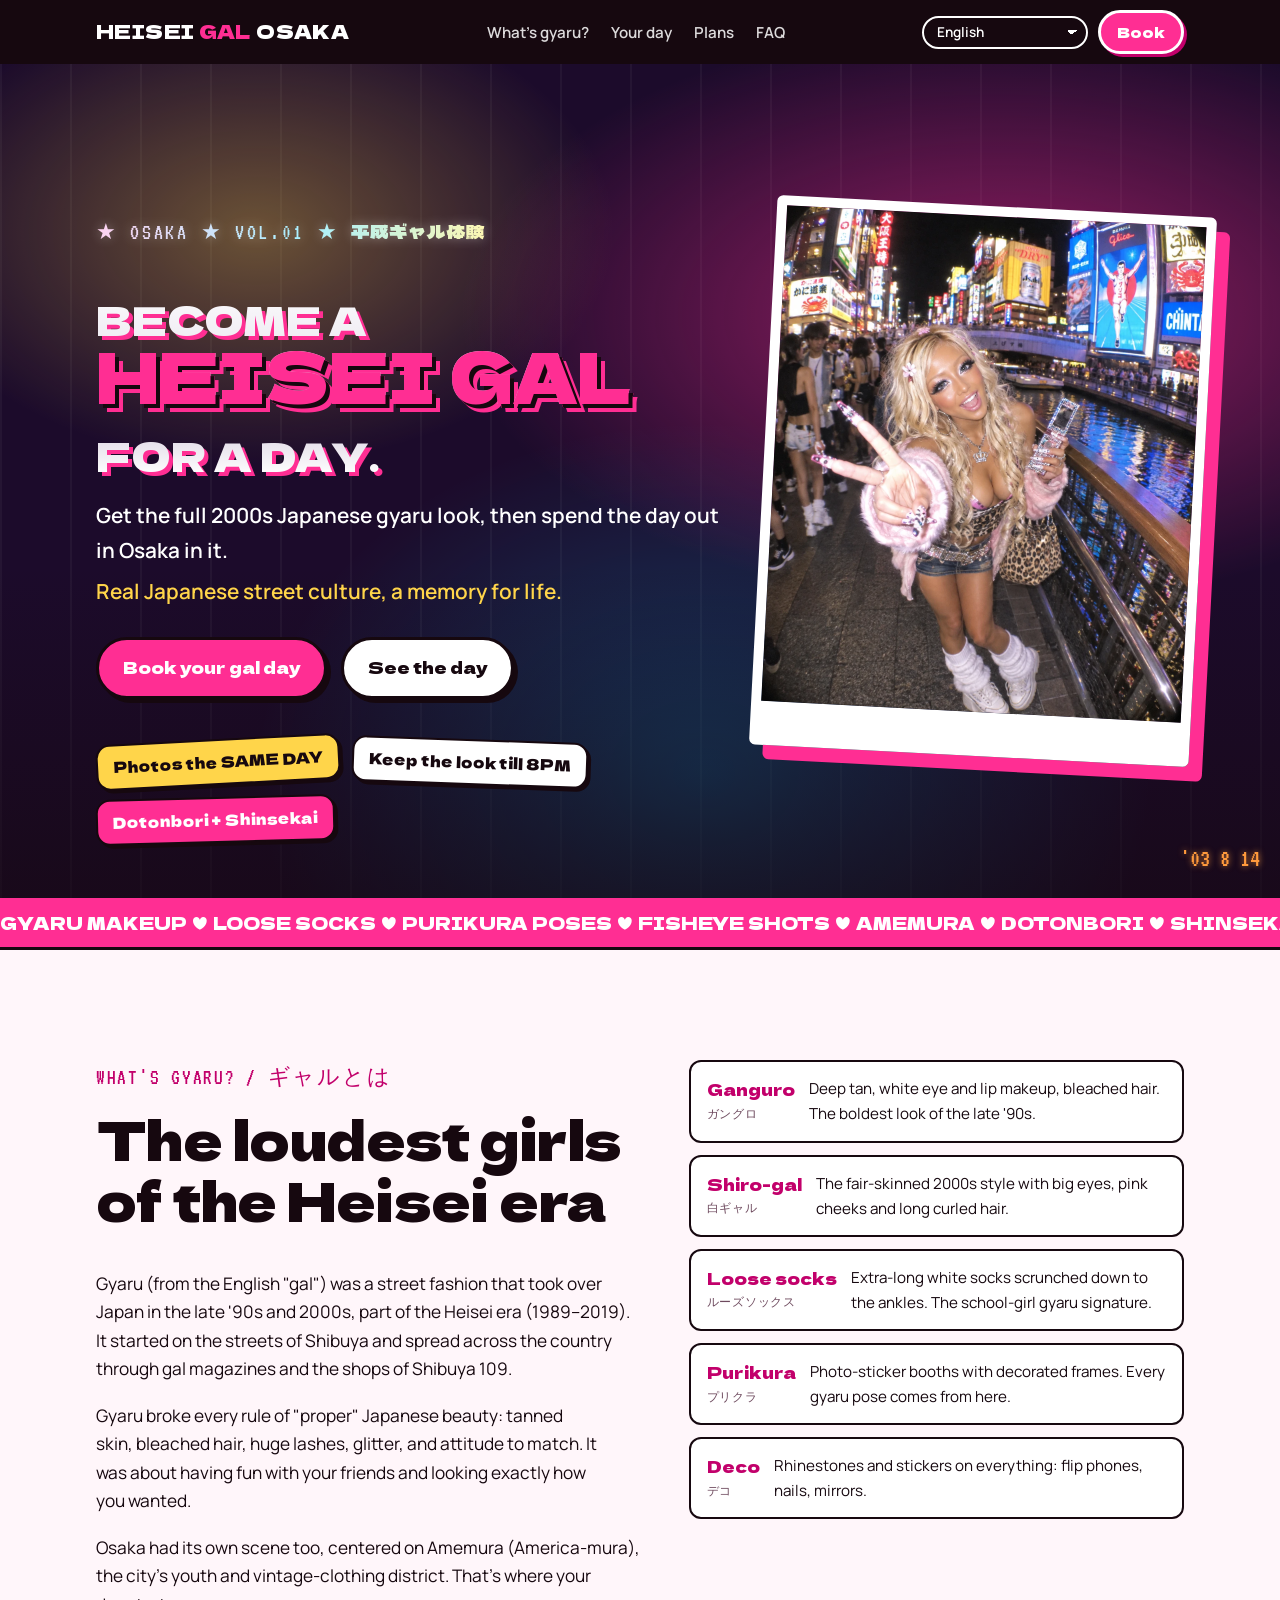
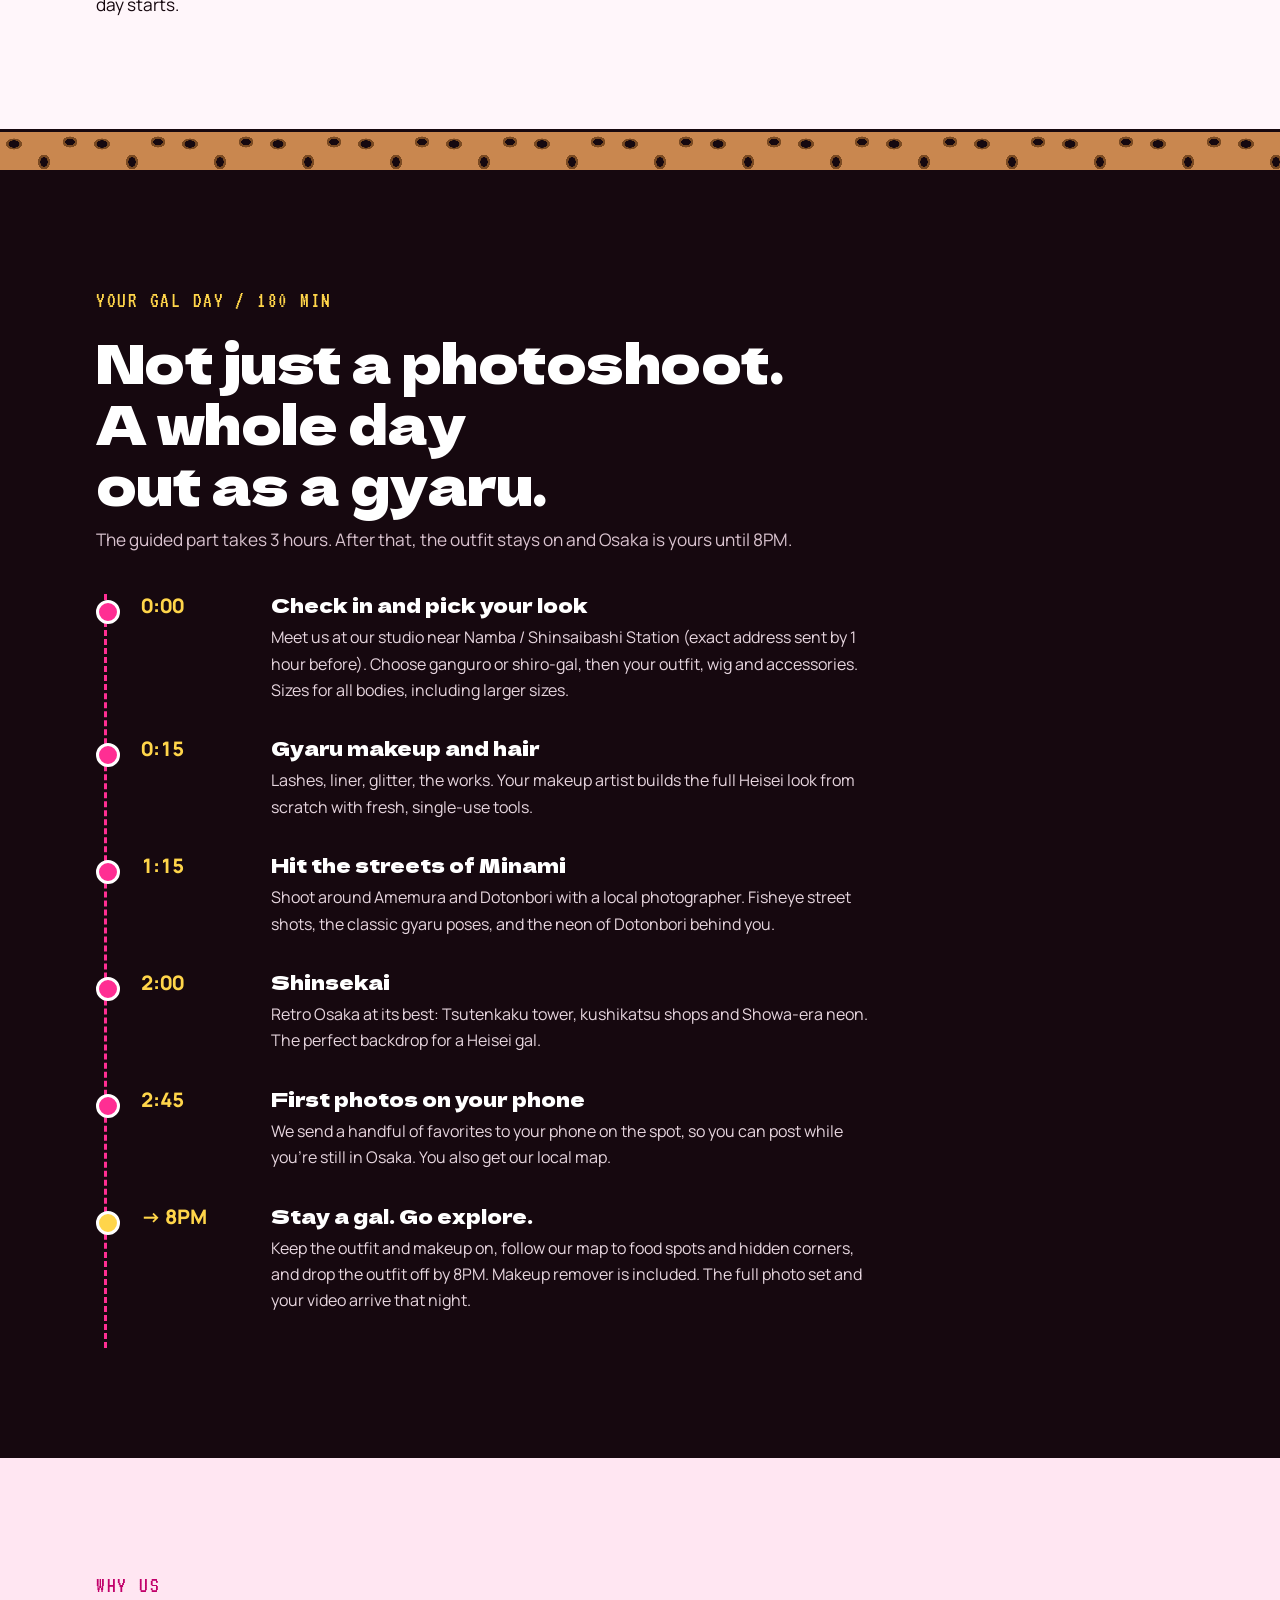
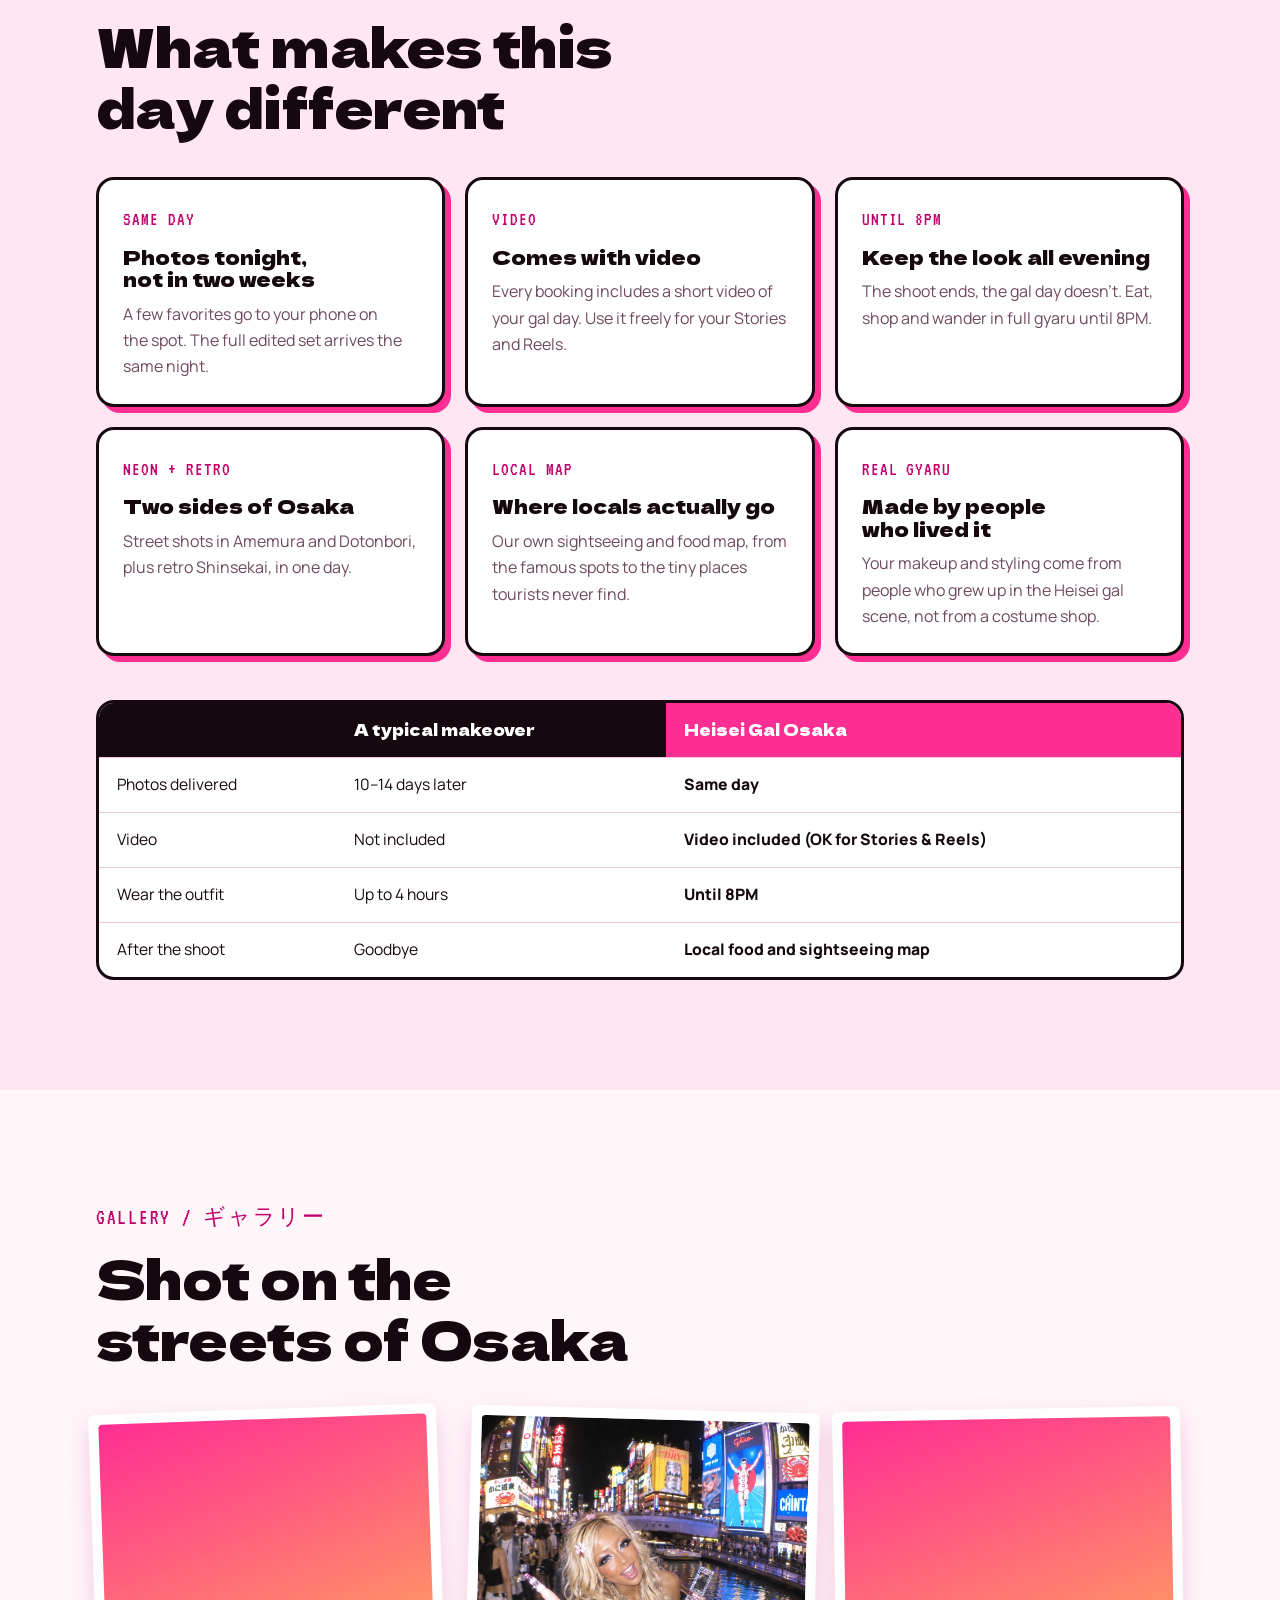
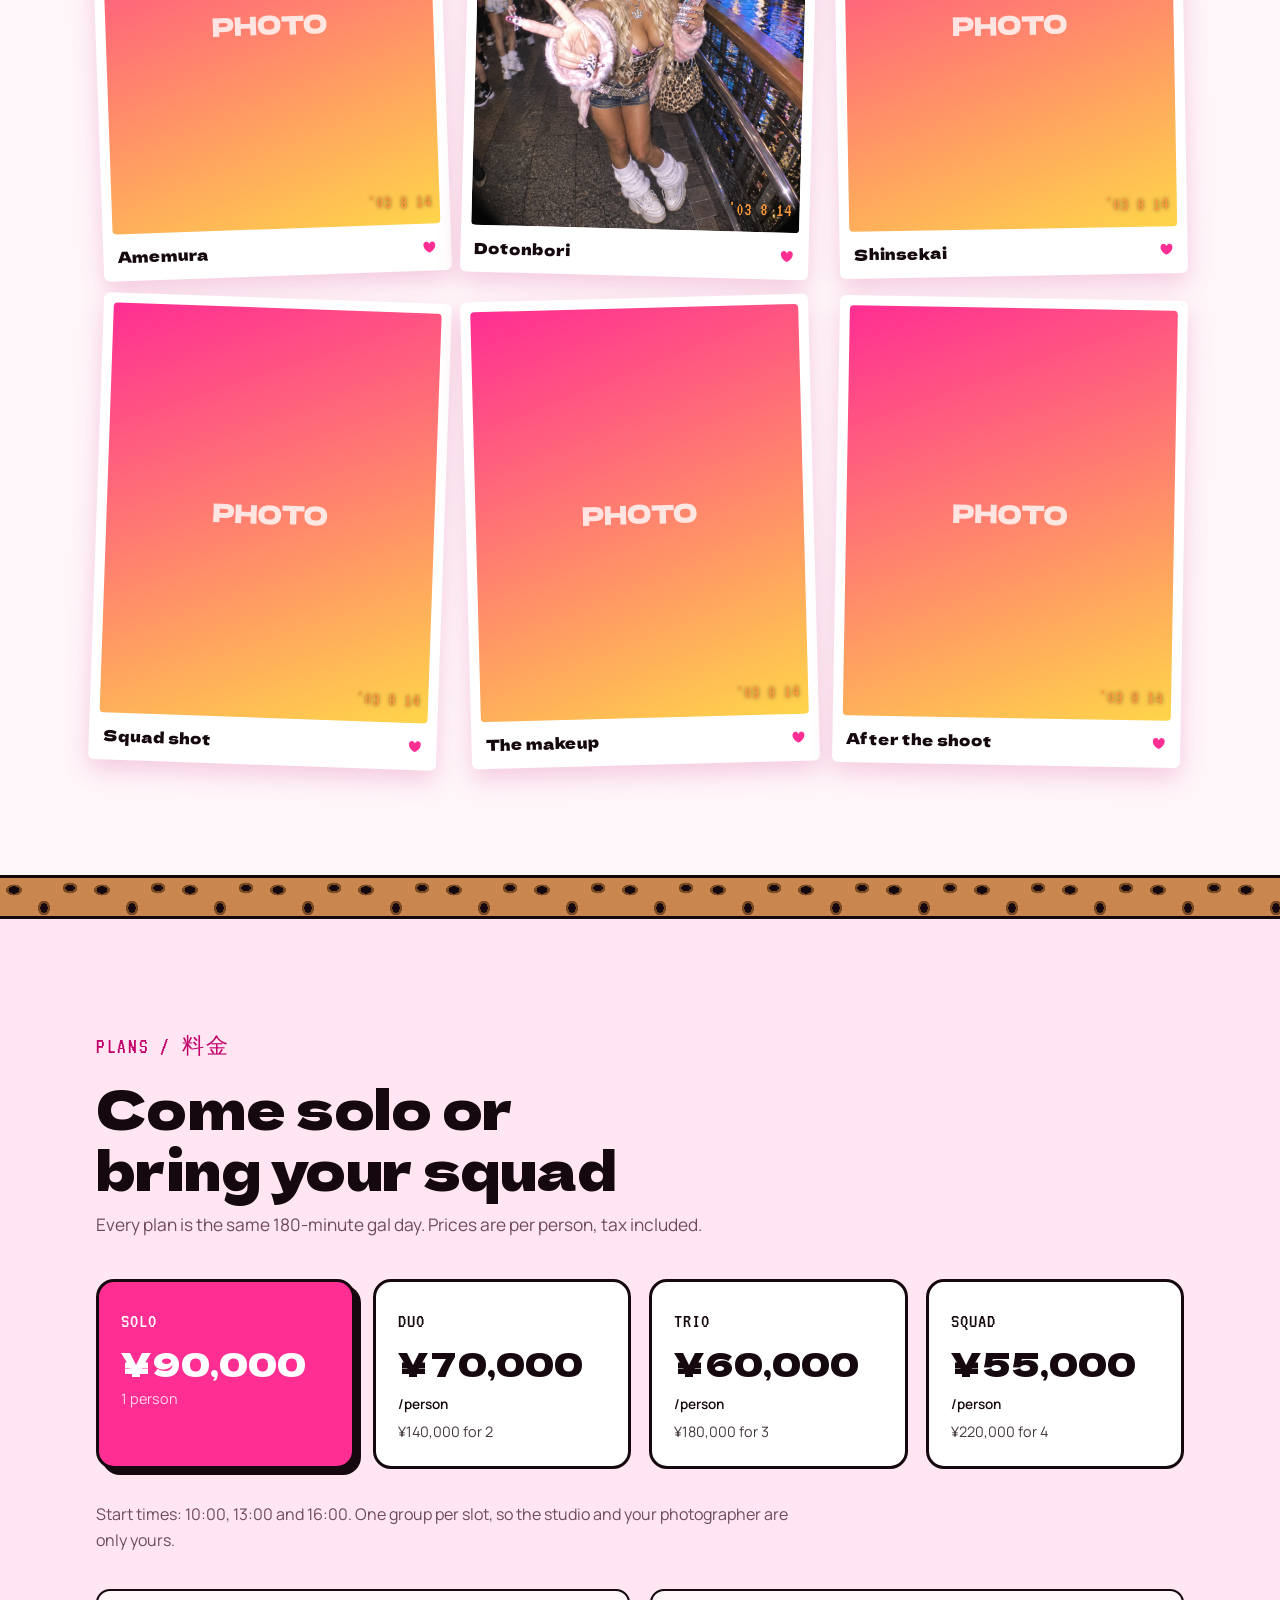
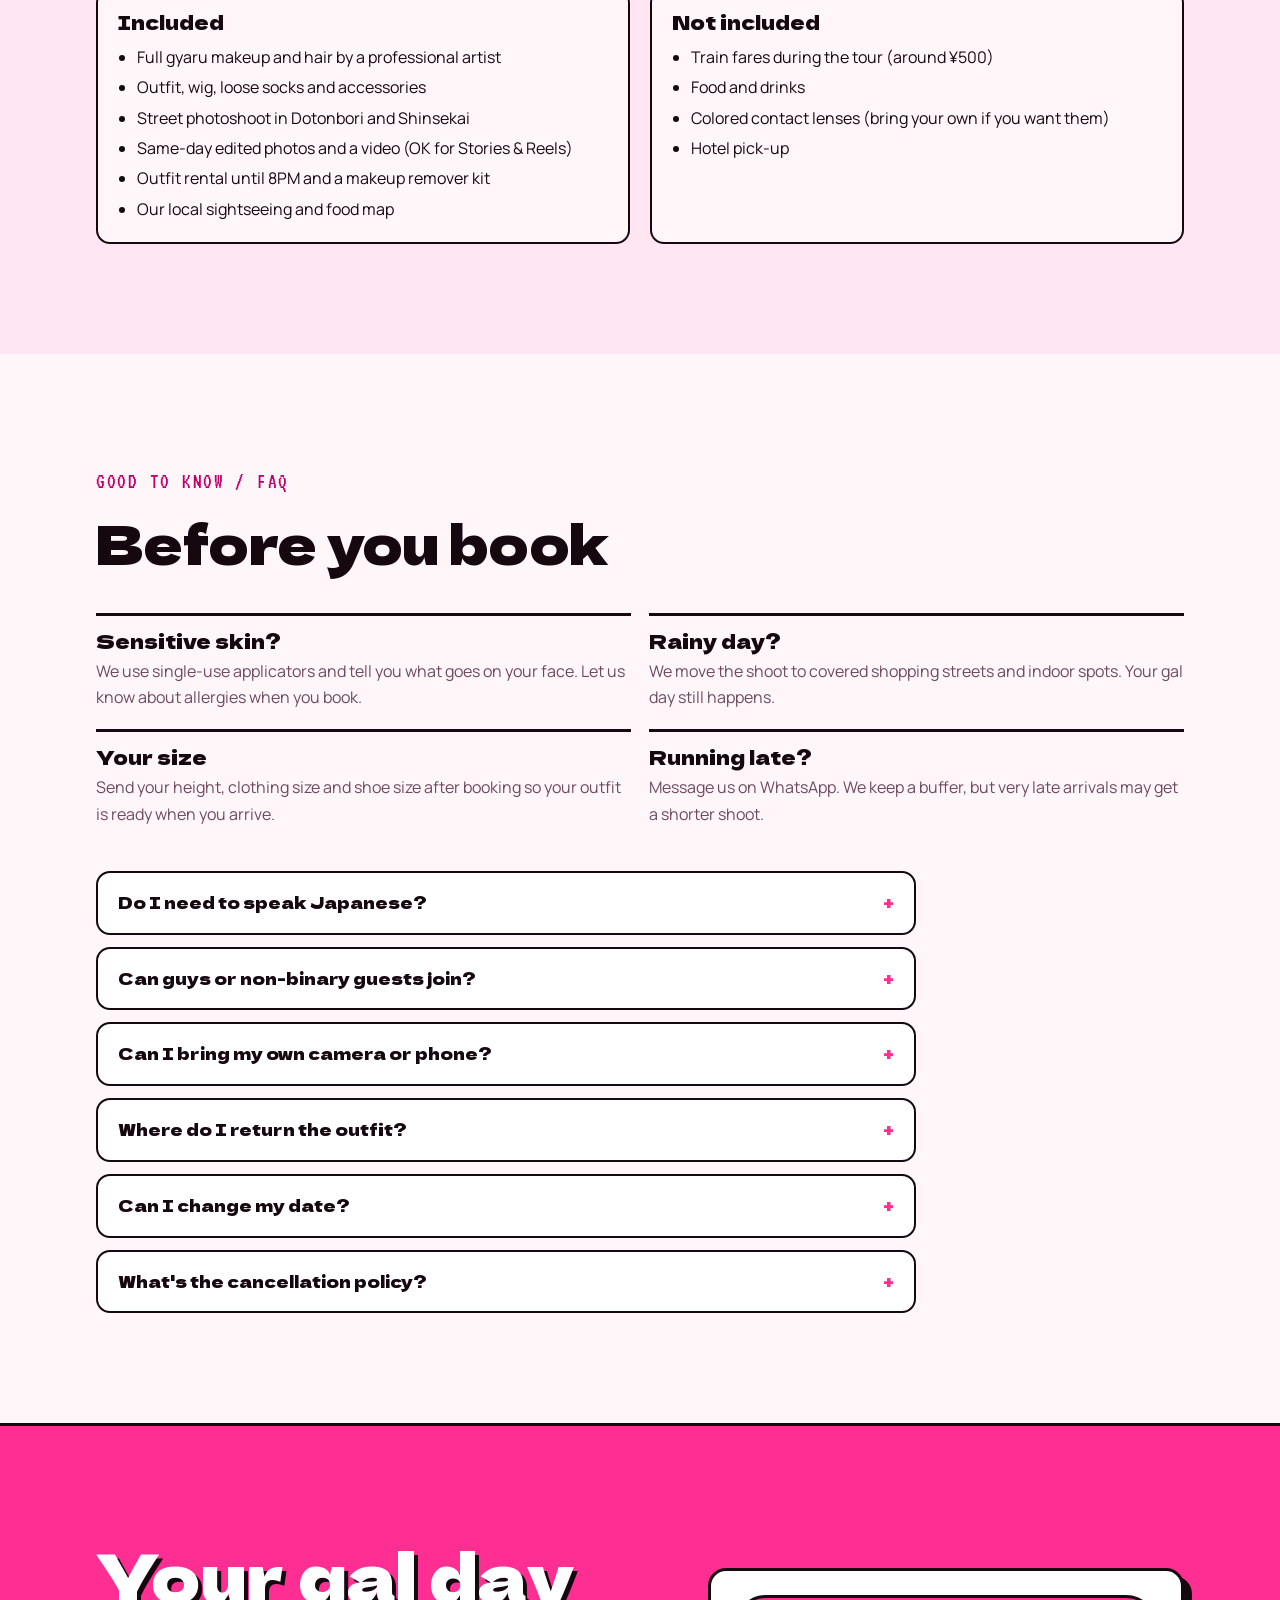
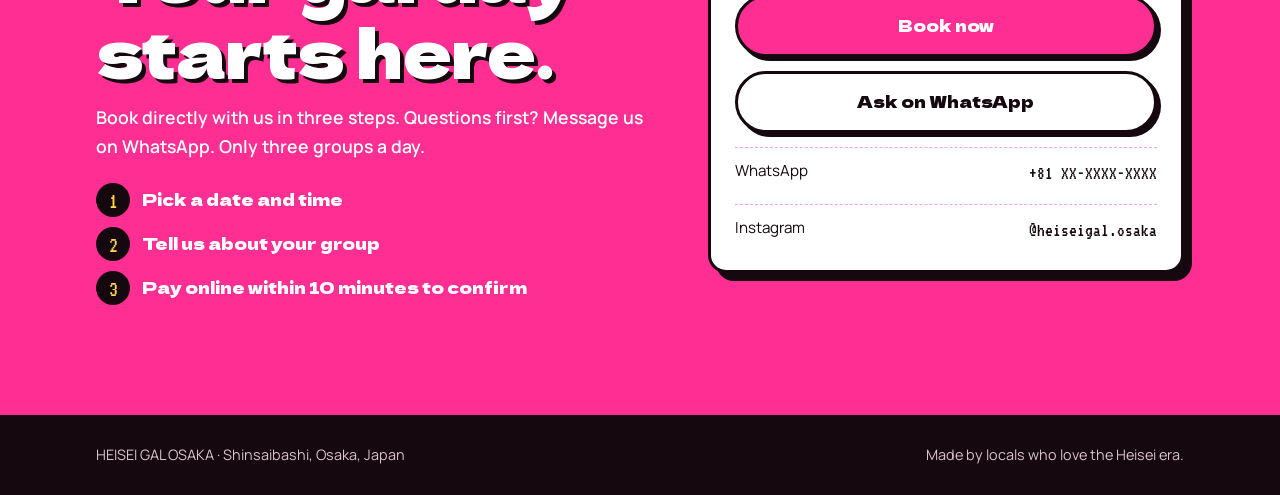
==== index.html @ a6571f3f "Holographic foil effect on the hero tag Co-Authored-By: Claude Opus 5.5 <noreply@anthropic.com>" ====
<!doctype html>
<html lang="en">
<head>
<meta charset="utf-8">
<meta name="viewport" content="width=device-width, initial-scale=1, viewport-fit=cover">
<title>Heisei Gal Osaka</title>
<meta name="claude:viewport-fit-sides" content="cover">
<meta name="description" content="Become a 2000s Japanese gyaru for a day in Osaka. Gyaru makeup, outfit, street photoshoot at Dotonbori and Shinsekai, same-day photos, and the look until 8PM.">
<link rel="preconnect" href="https://fonts.googleapis.com">
<link rel="stylesheet" href="https://fonts.googleapis.com/css2?family=Black+Han+Sans&family=Dela+Gothic+One&family=Manrope:wght@400;600;800&family=VT323&display=swap">
<style>
/* Layout: a gal-magazine cover hero over Dotonbori at night, then pink "paper" pages with purikura-strip photos, leopard bands and sticker labels. Single committed look. */
:root{
  --ink:#16080f;
  --paper:#ffe6f2;
  --paper-2:#fff6fa;
  --pink:#ff2e93;
  --pink-deep:#c2006b;
  --tan:#c9874f;
  --gold:#ffd54a;
  --chrome:#e9e4ee;
  --night:#1c0b2b;
  --muted:#6e4a5e;
  --f-display:"Dela Gothic One","Black Han Sans","PingFang SC","PingFang TC","Microsoft YaHei","Hiragino Sans","Yu Gothic",Impact,sans-serif;
  --f-body:"Manrope","Helvetica Neue",Arial,"Hiragino Sans","Yu Gothic","Apple SD Gothic Neo","Malgun Gothic","PingFang SC","PingFang TC","Microsoft YaHei",sans-serif;
  --f-lcd:"VT323","Courier New",monospace;
  color-scheme:light;
}
*{box-sizing:border-box}
html{padding-top:env(safe-area-inset-top,0px);padding-bottom:env(safe-area-inset-bottom,0px)}
body{margin:0;background:var(--paper);color:var(--ink);font-family:var(--f-body);font-size:16px;line-height:1.65}
img{max-width:100%;display:block}
a{color:inherit}
:focus-visible{outline:3px solid var(--gold);outline-offset:3px}
.wrap{max-width:1120px;margin:0 auto;padding-left:max(16px,env(safe-area-inset-left,0px));padding-right:max(16px,env(safe-area-inset-right,0px))}
h1,h2,h3{font-family:var(--f-display);font-weight:400;line-height:1.12;text-wrap:balance;margin:0}
h2{font-size:clamp(2rem,5vw,3.4rem);letter-spacing:-.01em}
h3{font-size:1.25rem}
p{margin:0}
.eyebrow{font-family:var(--f-lcd);font-size:1.35rem;letter-spacing:.08em;color:var(--pink-deep);text-transform:uppercase}
.btn{display:inline-flex;align-items:center;gap:.5em;font-family:var(--f-display);font-size:1.05rem;text-decoration:none;padding:.85em 1.4em;border-radius:999px;border:3px solid var(--ink);background:var(--pink);color:#fff;box-shadow:4px 4px 0 var(--ink);transition:transform .15s,box-shadow .15s}
.btn:hover{transform:translate(-2px,-2px);box-shadow:6px 6px 0 var(--ink)}
.btn.ghost{background:#fff;color:var(--ink)}

/* nav */
body::before{content:"";position:fixed;inset:0 0 auto;height:env(safe-area-inset-top,0px);z-index:10;background:var(--ink)}
.nav{position:sticky;top:env(safe-area-inset-top,0px);z-index:9;background:var(--ink);color:#fff}
.nav .wrap{display:flex;align-items:center;justify-content:space-between;gap:14px;padding-block:10px}
.logo{font-family:var(--f-display);font-size:1.2rem;text-decoration:none;letter-spacing:.02em;white-space:nowrap}
.logo b{color:var(--pink);font-weight:400}
.nav ul{display:flex;gap:22px;list-style:none;margin:0;padding:0;font-weight:600;font-size:.95rem}
.nav ul a{text-decoration:none;opacity:.85}
.nav ul a:hover{opacity:1;color:var(--pink)}
.nav-right{display:flex;align-items:center;gap:10px}
.nav .btn{padding:.5em 1.1em;font-size:.9rem;box-shadow:3px 3px 0 var(--pink-deep);border-color:#fff;white-space:nowrap}
.lang{appearance:none;-webkit-appearance:none;background:transparent;color:#fff;border:2px solid #fff;border-radius:999px;padding:.4em 1.9em .4em .9em;font:600 .85rem var(--f-body);cursor:pointer;
  background-image:linear-gradient(45deg,transparent 50%,#fff 50%),linear-gradient(135deg,#fff 50%,transparent 50%);background-position:calc(100% - 14px) 52%,calc(100% - 9px) 52%;background-size:5px 5px;background-repeat:no-repeat}
.lang option{color:var(--ink);background:#fff}
@media (max-width:980px){.nav ul{display:none}}
@media (max-width:420px){.logo{font-size:1rem}.nav .btn{display:none}.lang{padding:.35em 1.7em .35em .7em;font-size:.8rem}}
.nav .wrap{flex-wrap:wrap;row-gap:8px}

/* hero */
.hero{position:relative;color:#fff;background:var(--night);overflow:hidden;isolation:isolate}
.hero-img{position:absolute;inset:0;width:100%;height:100%;object-fit:cover;object-position:50% 22%;z-index:-2}
/* desktop: neon background + the photo as a tilted purikura print on the right */
@media (min-width:900px){
  .hero:not(.no-photo){background:
    radial-gradient(60% 50% at 78% 30%,rgba(255,46,147,.55),transparent 70%),
    radial-gradient(40% 40% at 20% 20%,rgba(255,213,74,.35),transparent 70%),
    radial-gradient(50% 60% at 55% 85%,rgba(0,200,255,.25),transparent 70%),
    repeating-linear-gradient(90deg,rgba(255,255,255,.04) 0 2px,transparent 2px 70px),
    var(--night)}
  .hero:not(.no-photo)::after{background:linear-gradient(180deg,transparent 60%,rgba(22,8,15,.6) 100%)}
  .hero:not(.no-photo) .hero-img{inset:auto;right:max(32px,6vw);top:50%;transform:translateY(-50%) rotate(3deg);width:min(36vw,440px);height:auto;aspect-ratio:4/5;object-position:50% 30%;
    border:10px solid #fff;border-bottom-width:44px;border-radius:6px;box-shadow:14px 14px 0 var(--pink);z-index:1}
  .hero:not(.no-photo) .wrap{position:relative;z-index:2}
  .hero:not(.no-photo) .wrap>*{max-width:min(58%,660px)}
  .hero:not(.no-photo) h1{font-size:min(5.4vw,4.6rem)}
}
.hero::after{content:"";position:absolute;inset:0;z-index:-1;background:linear-gradient(180deg,rgba(28,11,43,.55) 0%,rgba(28,11,43,.5) 45%,rgba(22,8,15,.92) 100%)}
.hero.no-photo{background:
  radial-gradient(60% 50% at 78% 30%,rgba(255,46,147,.55),transparent 70%),
  radial-gradient(40% 40% at 20% 20%,rgba(255,213,74,.35),transparent 70%),
  radial-gradient(50% 60% at 55% 85%,rgba(0,200,255,.25),transparent 70%),
  repeating-linear-gradient(90deg,rgba(255,255,255,.04) 0 2px,transparent 2px 70px),
  var(--night)}
.hero.no-photo .hero-img{display:none}
.photo-note{display:none;position:absolute;right:max(16px,env(safe-area-inset-right,0px));top:16px;font-family:var(--f-lcd);font-size:1.1rem;background:rgba(0,0,0,.55);padding:4px 10px;border:1px dashed #fff}
.hero.no-photo .photo-note{display:block}
.hero .wrap{padding-block:clamp(72px,12vw,150px) 56px;display:grid;gap:22px}
.cover-tag{font-family:var(--f-lcd);font-size:1.4rem;letter-spacing:.12em;color:var(--gold);justify-self:start;
  background:linear-gradient(100deg,#ffd1f0 0%,#a8f0ff 18%,#fff7b0 34%,#d7b8ff 50%,#ffb3e6 66%,#b8fff0 82%,#ffd1f0 100%);
  background-size:300% 100%;-webkit-background-clip:text;background-clip:text;-webkit-text-fill-color:transparent;
  filter:drop-shadow(0 0 6px rgba(255,255,255,.35));animation:holo 6s linear infinite}
.cover-tag .jp-tag{font-family:var(--f-display);font-size:.82em;letter-spacing:.06em}
@keyframes holo{to{background-position:300% 0}}
@media (prefers-reduced-motion:reduce){.cover-tag{animation:none}}
.hero h1{font-size:clamp(2.2rem,9vw,6.8rem);line-height:.98;text-transform:uppercase;
  background:linear-gradient(180deg,#fff 0%,var(--chrome) 48%,#b9a9c6 52%,#fff 100%);-webkit-background-clip:text;background-clip:text;color:transparent;
  filter:drop-shadow(4px 4px 0 var(--pink))}
.hero h1 .gal{display:block;color:var(--pink);-webkit-text-fill-color:var(--pink);filter:none;text-shadow:4px 4px 0 var(--ink)}
.hero .lead{max-width:34em;font-size:clamp(1.05rem,2.2vw,1.3rem);font-weight:600}
.hero .lead .hl{display:block;margin-top:.35em;color:var(--gold)}
.nb{display:inline-block;max-width:100%}
p,li,dd,.sub{text-wrap:pretty}
.hero h1 .gal{white-space:nowrap}
.hero h1 .sm{font-size:.58em}
.hero h1 > .sm{display:inline-block}
.hero h1 .gal.inl{display:inline-block}
:lang(ja) h1,:lang(ja) h2,:lang(ja) h3{word-break:auto-phrase}
:lang(ko){word-break:keep-all}
:lang(ja) .hero h1,:lang(zh) .hero h1{font-size:clamp(2.2rem,8vw,5.6rem);line-height:1.12}
.hero .ctas{display:flex;flex-wrap:wrap;gap:14px;margin-top:6px}
.stickers{display:flex;flex-wrap:wrap;gap:12px;margin-top:18px}
.sticker{font-family:var(--f-display);font-size:.95rem;padding:.55em 1em;border-radius:14px;background:var(--gold);color:var(--ink);border:2px solid var(--ink);transform:rotate(-3deg);box-shadow:3px 3px 0 var(--ink)}
.sticker:nth-child(2){background:#fff;transform:rotate(2deg)}
.sticker:nth-child(3){background:var(--pink);color:#fff;transform:rotate(-1.5deg)}
.lcd-date{position:absolute;right:max(20px,env(safe-area-inset-right,0px));bottom:18px;font-family:var(--f-lcd);font-size:1.6rem;color:#ff9a3c;text-shadow:0 0 6px rgba(255,154,60,.8)}

/* leopard band */
.leopard{height:44px;border-block:3px solid var(--ink);background-color:var(--tan);
  background-image:
   radial-gradient(ellipse 9px 6px at 14px 12px,var(--ink) 60%,transparent 62%),
   radial-gradient(ellipse 6px 8px at 44px 30px,var(--ink) 60%,transparent 62%),
   radial-gradient(ellipse 8px 5px at 70px 10px,var(--ink) 60%,transparent 62%),
   radial-gradient(ellipse 13px 9px at 14px 12px,#7a4a22 60%,transparent 62%),
   radial-gradient(ellipse 10px 12px at 44px 30px,#7a4a22 60%,transparent 62%),
   radial-gradient(ellipse 12px 9px at 70px 10px,#7a4a22 60%,transparent 62%);
  background-size:88px 44px}
.marquee{overflow:hidden;background:var(--pink);color:#fff;border-bottom:3px solid var(--ink)}
.marquee-track{display:flex;gap:40px;white-space:nowrap;padding:10px 0;font-family:var(--f-display);font-size:1.1rem;animation:scroll 28s linear infinite;width:max-content}
@keyframes scroll{to{transform:translateX(-50%)}}
@media (prefers-reduced-motion:reduce){.marquee-track{animation:none}.btn{transition:none}}

section{padding-block:clamp(64px,9vw,110px)}
.sec-head{display:grid;gap:12px;margin-bottom:40px;max-width:760px}
.sec-head p.sub{color:var(--muted);font-size:1.08rem}

/* culture */
.culture{background:var(--paper-2)}
.culture-grid{display:grid;grid-template-columns:1.1fr 1fr;gap:48px;align-items:start}
.culture-copy{display:grid;gap:18px;font-size:1.08rem;max-width:62ch}
.glossary{display:grid;gap:12px;margin:0}
.term{display:grid;grid-template-columns:auto 1fr;gap:4px 14px;padding:14px 16px;background:#fff;border:2px solid var(--ink);border-radius:12px}
.term dt{font-family:var(--f-display);font-size:1.05rem;color:var(--pink-deep)}
.term dt small{display:block;font-family:var(--f-body);font-size:.75rem;color:var(--muted);letter-spacing:.06em}
.term dd{margin:0;font-size:.95rem;min-width:0}
@media (max-width:860px){.culture-grid{grid-template-columns:1fr}}

/* day timeline */
.day{background:var(--ink);color:#fff}
.day .eyebrow{color:var(--gold)}
.day .sec-head p.sub{color:#d9c3cf}
.timeline{list-style:none;margin:0;padding:0;display:grid;border-left:3px dashed var(--pink);margin-left:8px}
.timeline li{position:relative;padding:0 0 34px 34px;display:grid;grid-template-columns:110px 1fr;gap:6px 20px}
.timeline li::before{content:"";position:absolute;left:-11px;top:6px;width:18px;height:18px;border-radius:50%;background:var(--pink);border:3px solid #fff}
.timeline .t{font-family:var(--f-body);font-weight:800;font-size:1.25rem;color:var(--gold);line-height:1.2;font-variant-numeric:tabular-nums}
.timeline h3{color:#fff}
.timeline p{grid-column:2;color:#e7d6df;max-width:60ch}
.timeline li.after::before{background:var(--gold)}
@media (max-width:600px){.timeline li{grid-template-columns:1fr}.timeline p{grid-column:1}}

/* included */
.why-grid{display:grid;grid-template-columns:repeat(3,1fr);gap:20px}
.why{background:#fff;border:3px solid var(--ink);border-radius:18px;padding:24px;display:grid;gap:10px;align-content:start;box-shadow:6px 6px 0 var(--pink)}
.why .tag{font-family:var(--f-lcd);font-size:1.2rem;color:var(--pink-deep);letter-spacing:.05em}
.why p{color:var(--muted)}
@media (max-width:900px){.why-grid{grid-template-columns:1fr 1fr}}
@media (max-width:600px){.why-grid{grid-template-columns:1fr}}
.compare-box{margin-top:44px;overflow-x:auto;background:#fff;border:3px solid var(--ink);border-radius:18px}
.compare{width:100%;border-collapse:collapse;min-width:520px}
.compare th,.compare td{padding:14px 18px;text-align:left;border-bottom:1px solid #f3c7dc;font-size:.98rem}
.compare thead th{font-family:var(--f-display);font-weight:400;background:var(--ink);color:#fff}
.compare thead th.us{background:var(--pink)}
.compare td.us{font-weight:800}
.compare tr:last-child td{border-bottom:0}

/* gallery: purikura strip */
.gallery{background:var(--paper-2)}
.strip{display:grid;grid-template-columns:repeat(3,1fr);gap:22px}
.shot{margin:0;background:#fff;padding:10px 10px 0;border-radius:6px;box-shadow:0 10px 24px rgba(194,0,107,.18);transform:rotate(var(--r,0deg))}
.shot:nth-child(1){--r:-2deg}.shot:nth-child(2){--r:1.5deg}.shot:nth-child(3){--r:-1deg}
.shot:nth-child(4){--r:2deg}.shot:nth-child(5){--r:-1.5deg}.shot:nth-child(6){--r:1deg}
.frame{position:relative;aspect-ratio:4/5;border-radius:4px;overflow:hidden;background:linear-gradient(160deg,var(--pink),var(--gold));max-width:100%}
.frame img{width:100%;height:100%;object-fit:cover}
.frame.no-photo img{display:none}
.frame.no-photo::after{content:"PHOTO";position:absolute;inset:0;display:grid;place-items:center;font-family:var(--f-display);font-size:1.6rem;color:rgba(255,255,255,.8)}
.frame .stamp{position:absolute;right:8px;bottom:6px;font-family:var(--f-lcd);font-size:1.2rem;color:#ff9a3c;text-shadow:0 0 4px rgba(0,0,0,.6);z-index:1}
.shot figcaption{font-family:var(--f-display);font-size:.95rem;padding:10px 4px 12px;display:flex;justify-content:space-between;gap:8px}
.shot figcaption .h{color:var(--pink)}
@media (max-width:760px){.strip{grid-template-columns:1fr 1fr;gap:14px}}

/* plans */
.plans-grid{display:grid;grid-template-columns:repeat(4,1fr);gap:18px}
.plan{background:#fff;border:3px solid var(--ink);border-radius:18px;padding:22px;display:grid;gap:8px;align-content:start}
.plan.hot{background:var(--pink);color:#fff;box-shadow:6px 6px 0 var(--ink)}
.plan .who{font-family:var(--f-lcd);font-size:1.3rem;letter-spacing:.05em}
.plan .price{font-family:var(--f-display);font-size:2rem;line-height:1;font-variant-numeric:tabular-nums}
.plan .price small{font-family:var(--f-body);font-size:.85rem;font-weight:600}
.plan .total{font-size:.9rem;opacity:.8}
.fx{display:block;font-size:.82rem;font-weight:600;opacity:.8;font-variant-numeric:tabular-nums;font-family:var(--f-body)}
.fx:empty{display:none}
.fx-row{display:flex;flex-wrap:wrap;gap:6px 14px;align-items:center;font-size:.8rem;color:var(--muted);margin:10px 0 0}
.fx-pick label{display:inline-flex;align-items:center;gap:6px;font-weight:600;font-size:.8rem}
.fx-pick select{width:auto;padding:.2em .5em;font-size:.8rem;border:2px solid var(--ink);border-radius:8px;background:#fff;color:var(--ink)}
.fx-pick[hidden]{display:none}
.plan-note{margin-top:22px;color:var(--muted);max-width:70ch}
@media (max-width:900px){.plans-grid{grid-template-columns:1fr 1fr}}
@media (max-width:480px){.plans-grid{grid-template-columns:1fr}}
.inc{margin-top:36px;display:grid;grid-template-columns:1fr 1fr;gap:20px}
.inc div{background:var(--paper-2);border:2px solid var(--ink);border-radius:14px;padding:20px}
.inc h3{margin-bottom:10px}
.inc ul{margin:0;padding-left:1.2em;display:grid;gap:4px}
@media (max-width:700px){.inc{grid-template-columns:1fr}}

/* know + faq */
.know-grid{display:grid;grid-template-columns:repeat(2,1fr);gap:18px;margin-bottom:44px}
.know{border-top:3px solid var(--ink);padding-top:14px;display:grid;gap:6px}
.know p{color:var(--muted)}
@media (max-width:700px){.know-grid{grid-template-columns:1fr}}
.faq{display:grid;gap:12px;max-width:820px}
.faq details{background:#fff;border:2px solid var(--ink);border-radius:14px;padding:16px 20px}
.faq summary{cursor:pointer;font-family:var(--f-display);font-size:1.05rem;list-style:none;display:flex;justify-content:space-between;gap:12px}
.faq summary::-webkit-details-marker{display:none}
.faq summary::after{content:"+";color:var(--pink)}
.faq details[open] summary::after{content:"−"}
.faq details p{margin-top:10px;color:var(--muted)}

/* book */
.book{background:var(--pink);color:#fff;border-top:3px solid var(--ink)}
.book .wrap{display:grid;grid-template-columns:1.2fr 1fr;gap:40px;align-items:center}
.book h2{font-size:clamp(2.2rem,6vw,4.2rem);text-shadow:4px 4px 0 var(--ink)}
.book p{font-size:1.1rem;font-weight:600;max-width:36em;margin-top:16px}
.steps{list-style:none;counter-reset:s;margin:22px 0 0;padding:0;display:grid;gap:10px}
.steps li{counter-increment:s;display:flex;align-items:center;gap:12px;font-family:var(--f-display);font-size:1.05rem}
.steps li::before{content:counter(s);flex:none;width:34px;height:34px;border-radius:50%;display:grid;place-items:center;background:var(--ink);color:var(--gold);font-family:var(--f-lcd);font-size:1.4rem}
.book-card{background:#fff;color:var(--ink);border:3px solid var(--ink);border-radius:18px;padding:24px;display:grid;gap:14px;box-shadow:8px 8px 0 var(--ink)}
.book-card .btn{justify-content:center}
.contact-line{font-size:.95rem;display:flex;justify-content:space-between;gap:10px;flex-wrap:wrap;border-top:1px dashed #f0a9cb;padding-top:10px}
.contact-line b{font-family:var(--f-lcd);font-size:1.2rem;font-weight:400}
@media (max-width:820px){.book .wrap{grid-template-columns:1fr}}
footer{background:var(--ink);color:#d9c3cf;font-size:.9rem}
footer .wrap{padding-block:28px;display:flex;justify-content:space-between;gap:16px;flex-wrap:wrap}
</style>

<nav class="nav" aria-label="Main">
  <div class="wrap">
    <a class="logo" href="#top">HEISEI <b>GAL</b> OSAKA</a>
    <ul>
      <li><a href="#gyaru" data-i18n="nav_gyaru">What's gyaru?</a></li>
      <li><a href="#day" data-i18n="nav_day">Your day</a></li>
      <li><a href="#plans" data-i18n="nav_plans">Plans</a></li>
      <li><a href="#faq" data-i18n="nav_faq">FAQ</a></li>
    </ul>
    <div class="nav-right">
      <label for="lang" style="position:absolute;width:1px;height:1px;overflow:hidden;clip:rect(0 0 0 0)">Language</label>
      <select id="lang" class="lang">
        <option value="en">English</option>
        <option value="ja">日本語</option>
        <option value="ko">한국어</option>
        <option value="zh-Hans">简体中文</option>
        <option value="zh-Hant">繁體中文</option>
        <option value="fr">Français</option>
        <option value="de">Deutsch</option>
        <option value="de-CH">Deutsch (Schweiz)</option>
      </select>
      <a class="btn" href="booking.html" data-i18n="nav_book">Book</a>
    </div>
  </div>
</nav>

<header class="hero" id="top">
  <img class="hero-img" src="images/hero.webp" alt="A guest in full Heisei gyaru makeup posing in front of the Dotonbori neon signs at night" onerror="this.closest('.hero').classList.add('no-photo')">
  <span class="photo-note">hero.jpg : gyaru × Dotonbori neon</span>
  <div class="wrap">
    <span class="cover-tag">★ OSAKA ★ VOL.01 ★ <span class="jp-tag">平成ギャル体験</span></span>
    <h1 data-i18n="hero_h1"><span class="sm">Become a</span><span class="gal">Heisei Gal</span><span class="sm">for a day.</span></h1>
    <p class="lead" data-i18n="hero_lead">Get the full 2000s Japanese gyaru look, then spend the day out in Osaka in it. <span class="hl">Real Japanese street culture, a memory for life.</span></p>
    <div class="ctas">
      <a class="btn" href="booking.html" data-i18n="hero_cta1">Book your gal day</a>
      <a class="btn ghost" href="#day" data-i18n="hero_cta2">See the day</a>
    </div>
    <div class="stickers">
      <span class="sticker" data-i18n="st1">Photos the SAME DAY</span>
      <span class="sticker" data-i18n="st2">Keep the look till 8PM</span>
      <span class="sticker" data-i18n="st3">Dotonbori + Shinsekai</span>
    </div>
  </div>
  <span class="lcd-date" aria-hidden="true">'03 8 14</span>
</header>

<div class="marquee" aria-hidden="true">
  <div class="marquee-track">
    <span>GYARU MAKEUP ♥ LOOSE SOCKS ♥ PURIKURA POSES ♥ FISHEYE SHOTS ♥ AMEMURA ♥ DOTONBORI ♥ SHINSEKAI ♥ 平成ギャル ♥</span>
    <span>GYARU MAKEUP ♥ LOOSE SOCKS ♥ PURIKURA POSES ♥ FISHEYE SHOTS ♥ AMEMURA ♥ DOTONBORI ♥ SHINSEKAI ♥ 平成ギャル ♥</span>
  </div>
</div>

<section class="culture" id="gyaru">
  <div class="wrap culture-grid">
    <div>
      <div class="sec-head">
        <span class="eyebrow" data-i18n="cul_eyebrow">What's gyaru? / ギャルとは</span>
        <h2 data-i18n="cul_h2">The loudest girls of the Heisei era</h2>
      </div>
      <div class="culture-copy">
        <p data-i18n="cul_p1">Gyaru (from the English "gal") was a street fashion that took over Japan in the late '90s and 2000s, part of the Heisei era (1989–2019). It started on the streets of Shibuya and spread across the country through gal magazines and the shops of Shibuya 109.</p>
        <p data-i18n="cul_p2">Gyaru broke every rule of "proper" Japanese beauty: tanned skin, bleached hair, huge lashes, glitter, and attitude to match. It was about having fun with your friends and looking exactly how you wanted.</p>
        <p data-i18n="cul_p3">Osaka had its own scene too, centered on Amemura (America-mura), the city's youth and vintage-clothing district. That's where your day starts.</p>
      </div>
    </div>
    <dl class="glossary">
      <div class="term"><dt>Ganguro<small>ガングロ</small></dt><dd data-i18n="t1">Deep tan, white eye and lip makeup, bleached hair. The boldest look of the late '90s.</dd></div>
      <div class="term"><dt>Shiro-gal<small>白ギャル</small></dt><dd data-i18n="t2">The fair-skinned 2000s style with big eyes, pink cheeks and long curled hair.</dd></div>
      <div class="term"><dt>Loose socks<small>ルーズソックス</small></dt><dd data-i18n="t3">Extra-long white socks scrunched down to the ankles. The school-girl gyaru signature.</dd></div>
      <div class="term"><dt>Purikura<small>プリクラ</small></dt><dd data-i18n="t4">Photo-sticker booths with decorated frames. Every gyaru pose comes from here.</dd></div>
      <div class="term"><dt>Deco<small>デコ</small></dt><dd data-i18n="t5">Rhinestones and stickers on everything: flip phones, nails, mirrors.</dd></div>
    </dl>
  </div>
</section>

<div class="leopard" aria-hidden="true"></div>

<section class="day" id="day">
  <div class="wrap">
    <div class="sec-head">
      <span class="eyebrow" data-i18n="day_eyebrow">Your gal day / 180 min</span>
      <h2 data-i18n="day_h2">Not just a photoshoot. A whole day out as a gyaru.</h2>
      <p class="sub" data-i18n="day_sub">The guided part takes 3 hours. After that, the outfit stays on and Osaka is yours until 8PM.</p>
    </div>
    <ol class="timeline">
      <li><span class="t">0:00</span><h3 data-i18n="tl1h">Check in and pick your look</h3><p data-i18n="tl1p">Meet us at our studio near Namba / Shinsaibashi Station (exact address sent by 1 hour before). Choose ganguro or shiro-gal, then your outfit, wig and accessories. Sizes for all bodies, including larger sizes.</p></li>
      <li><span class="t">0:15</span><h3 data-i18n="tl2h">Gyaru makeup and hair</h3><p data-i18n="tl2p">Lashes, liner, glitter, the works. Your makeup artist builds the full Heisei look from scratch with fresh, single-use tools.</p></li>
      <li><span class="t">1:15</span><h3 data-i18n="tl3h">Hit the streets of Minami</h3><p data-i18n="tl3p">Shoot around Amemura and Dotonbori with a local photographer. Fisheye street shots, the classic gyaru poses, and the neon of Dotonbori behind you.</p></li>
      <li><span class="t">2:00</span><h3 data-i18n="tl4h">Shinsekai</h3><p data-i18n="tl4p">Retro Osaka at its best: Tsutenkaku tower, kushikatsu shops and Showa-era neon. The perfect backdrop for a Heisei gal.</p></li>
      <li><span class="t">2:45</span><h3 data-i18n="tl5h">First photos on your phone</h3><p data-i18n="tl5p">We send a handful of favorites to your phone on the spot, so you can post while you're still in Osaka. You also get our local map.</p></li>
      <li class="after"><span class="t">→ 8PM</span><h3 data-i18n="tl6h">Stay a gal. Go explore.</h3><p data-i18n="tl6p">Keep the outfit and makeup on, follow our map to food spots and hidden corners, and drop the outfit off by 8PM. Makeup remover is included. The full photo set and your video arrive that night.</p></li>
    </ol>
  </div>
</section>

<section id="included">
  <div class="wrap">
    <div class="sec-head">
      <span class="eyebrow" data-i18n="why_eyebrow">Why us</span>
      <h2 data-i18n="why_h2">What makes this day different</h2>
    </div>
    <div class="why-grid">
      <div class="why"><span class="tag">SAME DAY</span><h3 data-i18n="w1h">Photos tonight, not in two weeks</h3><p data-i18n="w1p">A few favorites go to your phone on the spot. The full edited set arrives the same night.</p></div>
      <div class="why"><span class="tag">VIDEO</span><h3 data-i18n="w2h">Comes with video</h3><p data-i18n="w2p">Every booking includes a short video of your gal day. Use it freely for your Stories and Reels.</p></div>
      <div class="why"><span class="tag">UNTIL 8PM</span><h3 data-i18n="w3h">Keep the look all evening</h3><p data-i18n="w3p">The shoot ends, the gal day doesn't. Eat, shop and wander in full gyaru until 8PM.</p></div>
      <div class="why"><span class="tag">NEON + RETRO</span><h3 data-i18n="w4h">Two sides of Osaka</h3><p data-i18n="w4p">Street shots in Amemura and Dotonbori, plus retro Shinsekai, in one day.</p></div>
      <div class="why"><span class="tag">LOCAL MAP</span><h3 data-i18n="w5h">Where locals actually go</h3><p data-i18n="w5p">Our own sightseeing and food map, from the famous spots to the tiny places tourists never find.</p></div>
      <div class="why"><span class="tag">REAL GYARU</span><h3 data-i18n="w6h">Made by people who lived it</h3><p data-i18n="w6p">Your makeup and styling come from people who grew up in the Heisei gal scene, not from a costume shop.</p></div>
    </div>
    <div class="compare-box">
      <table class="compare">
        <thead><tr><th scope="col"></th><th scope="col" data-i18n="cmp_typical">A typical makeover</th><th scope="col" class="us">Heisei Gal Osaka</th></tr></thead>
        <tbody>
          <tr><td data-i18n="r1l">Photos delivered</td><td data-i18n="r1a">10–14 days later</td><td class="us" data-i18n="r1b">Same day</td></tr>
          <tr><td data-i18n="r2l">Video</td><td data-i18n="r2a">Not included</td><td class="us" data-i18n="r2b">Video included (OK for Stories & Reels)</td></tr>
          <tr><td data-i18n="r3l">Wear the outfit</td><td data-i18n="r3a">Up to 4 hours</td><td class="us" data-i18n="r3b">Until 8PM</td></tr>
          <tr><td data-i18n="r5l">After the shoot</td><td data-i18n="r5a">Goodbye</td><td class="us" data-i18n="r5b">Local food and sightseeing map</td></tr>
        </tbody>
      </table>
    </div>
  </div>
</section>

<section class="gallery" id="gallery">
  <div class="wrap">
    <div class="sec-head">
      <span class="eyebrow" data-i18n="gal_eyebrow">Gallery / ギャラリー</span>
      <h2 data-i18n="gal_h2">Shot on the streets of Osaka</h2>
    </div>
    <div class="strip">
      <figure class="shot"><div class="frame"><img src="images/g1.jpg" alt="Gyaru pose in Amemura" onerror="this.parentNode.classList.add('no-photo')"><span class="stamp">'03 8 14</span></div><figcaption><span data-i18n="cap1">Amemura</span><span class="h">♥</span></figcaption></figure>
      <figure class="shot"><div class="frame"><img src="images/g2.webp" alt="Fisheye shot on the Dotonbori bridge" onerror="this.parentNode.classList.add('no-photo')"><span class="stamp">'03 8 14</span></div><figcaption><span data-i18n="cap2">Dotonbori</span><span class="h">♥</span></figcaption></figure>
      <figure class="shot"><div class="frame"><img src="images/g3.jpg" alt="Gyaru under the Tsutenkaku tower in Shinsekai" onerror="this.parentNode.classList.add('no-photo')"><span class="stamp">'03 8 14</span></div><figcaption><span data-i18n="cap3">Shinsekai</span><span class="h">♥</span></figcaption></figure>
      <figure class="shot"><div class="frame"><img src="images/g4.jpg" alt="Friends posing together in loose socks" onerror="this.parentNode.classList.add('no-photo')"><span class="stamp">'03 8 14</span></div><figcaption><span data-i18n="cap4">Squad shot</span><span class="h">♥</span></figcaption></figure>
      <figure class="shot"><div class="frame"><img src="images/g5.jpg" alt="Close-up of gyaru eye makeup and lashes" onerror="this.parentNode.classList.add('no-photo')"><span class="stamp">'03 8 14</span></div><figcaption><span data-i18n="cap5">The makeup</span><span class="h">♥</span></figcaption></figure>
      <figure class="shot"><div class="frame"><img src="images/g6.jpg" alt="Eating street food in full gyaru" onerror="this.parentNode.classList.add('no-photo')"><span class="stamp">'03 8 14</span></div><figcaption><span data-i18n="cap6">After the shoot</span><span class="h">♥</span></figcaption></figure>
    </div>
  </div>
</section>

<div class="leopard" aria-hidden="true"></div>

<section id="plans">
  <div class="wrap">
    <div class="sec-head">
      <span class="eyebrow" data-i18n="plans_eyebrow">Plans / 料金</span>
      <h2 data-i18n="plans_h2">Come solo or bring your squad</h2>
      <p class="sub" data-i18n="plans_sub">Every plan is the same 180-minute gal day. Prices are per person, tax included.</p>
    </div>
    <div class="plans-grid">
      <div class="plan hot"><span class="who">SOLO</span><span class="price">¥90,000</span><span class="fx" data-yen="90000"></span><span class="total" data-i18n="tot1">1 person</span></div>
      <div class="plan"><span class="who">DUO</span><span class="price">¥70,000<small data-i18n="per"> /person</small></span><span class="fx" data-yen="70000"></span><span class="total" data-i18n="tot2">¥140,000 for 2</span></div>
      <div class="plan"><span class="who">TRIO</span><span class="price">¥60,000<small data-i18n="per"> /person</small></span><span class="fx" data-yen="60000"></span><span class="total" data-i18n="tot3">¥180,000 for 3</span></div>
      <div class="plan"><span class="who">SQUAD</span><span class="price">¥55,000<small data-i18n="per"> /person</small></span><span class="fx" data-yen="55000"></span><span class="total" data-i18n="tot4">¥220,000 for 4</span></div>
    </div>
    <p class="fx-row"><span class="fx-pick" hidden></span><span class="fx-note"></span></p>
    <p class="plan-note" data-i18n="plans_note">Start times: 10:00, 13:00 and 16:00. One group per slot, so the studio and your photographer are only yours.</p>
    <div class="inc">
      <div>
        <h3 data-i18n="inc_h">Included</h3>
        <ul>
          <li data-i18n="inc1">Full gyaru makeup and hair by a professional artist</li>
          <li data-i18n="inc2">Outfit, wig, loose socks and accessories</li>
          <li data-i18n="inc3">Street photoshoot in Dotonbori and Shinsekai</li>
          <li data-i18n="inc4">Same-day edited photos and a video (OK for Stories & Reels)</li>
          <li data-i18n="inc5">Outfit rental until 8PM and a makeup remover kit</li>
          <li data-i18n="inc6">Our local sightseeing and food map</li>
        </ul>
      </div>
      <div>
        <h3 data-i18n="exc_h">Not included</h3>
        <ul>
          <li data-i18n="exc1">Train fares during the tour (around ¥500)</li>
          <li data-i18n="exc2">Food and drinks</li>
          <li data-i18n="exc3">Colored contact lenses (bring your own if you want them)</li>
          <li data-i18n="exc4">Hotel pick-up</li>
        </ul>
      </div>
    </div>
  </div>
</section>

<section class="culture" id="faq">
  <div class="wrap">
    <div class="sec-head">
      <span class="eyebrow" data-i18n="faq_eyebrow">Good to know / FAQ</span>
      <h2 data-i18n="faq_h2">Before you book</h2>
    </div>
    <div class="know-grid">
      <div class="know"><h3 data-i18n="k1h">Sensitive skin?</h3><p data-i18n="k1p">We use single-use applicators and tell you what goes on your face. Let us know about allergies when you book.</p></div>
      <div class="know"><h3 data-i18n="k2h">Rainy day?</h3><p data-i18n="k2p">We move the shoot to covered shopping streets and indoor spots. Your gal day still happens.</p></div>
      <div class="know"><h3 data-i18n="k3h">Your size</h3><p data-i18n="k3p">Send your height, clothing size and shoe size after booking so your outfit is ready when you arrive.</p></div>
      <div class="know"><h3 data-i18n="k4h">Running late?</h3><p data-i18n="k4p">Message us on WhatsApp. We keep a buffer, but very late arrivals may get a shorter shoot.</p></div>
    </div>
    <div class="faq">
      <details><summary data-i18n="q1">Do I need to speak Japanese?</summary><p data-i18n="a1">No problem. Translation apps are amazing these days, and we add gestures and simple English. Some of our staff speak fluent English, so it depends on who's on duty that day. Everyone on our team takes great care of you, so come as you are and enjoy Japanese culture to the fullest!</p></details>
      <details><summary data-i18n="q2">Can guys or non-binary guests join?</summary><p data-i18n="a2">Yes. Gyaru-o (the male version of gyaru) is part of the culture too. Everyone is welcome.</p></details>
      <details><summary data-i18n="q3">Can I bring my own camera or phone?</summary><p data-i18n="a3">Of course. Your friends can film behind the scenes while our photographer shoots.</p></details>
      <details><summary data-i18n="q4">Where do I return the outfit?</summary><p data-i18n="a4">At the drop-off point we give you on the day, by 8PM. It's in the Minami area, close to the station.</p></details>
      <details><summary data-i18n="q6">Can I change my date?</summary><p data-i18n="a6">Yes. After payment we email you a booking confirmation with a link to change your date. You can move to another open slot up to 7 days before your booking. Refunds are not available.</p></details>
      <details><summary data-i18n="q5">What's the cancellation policy?</summary><p data-i18n="a5">Once payment is complete, we can't offer refunds for any reason.</p></details>
    </div>
  </div>
</section>

<section class="book" id="book">
  <div class="wrap">
    <div>
      <h2 data-i18n="book_h2">Your gal day starts here.</h2>
      <p data-i18n="book_p">Book directly with us in three steps. Questions first? Message us on WhatsApp. Only three groups a day.</p>
      <ol class="steps">
        <li data-i18n="bs1">Pick a date and time</li>
        <li data-i18n="bs2">Tell us about your group</li>
        <li data-i18n="bs3">Pay online within 10 minutes to confirm</li>
      </ol>
    </div>
    <div class="book-card">
      <a class="btn" href="booking.html" data-i18n="book_klook">Book now</a>
      <a class="btn ghost" href="#book" data-i18n="book_wa">Ask on WhatsApp</a>
      <div class="contact-line"><span>WhatsApp</span><b>+81 XX-XXXX-XXXX</b></div>
      <div class="contact-line"><span>Instagram</span><b>@heiseigal.osaka</b></div>
    </div>
  </div>
</section>

<footer>
  <div class="wrap">
    <span data-i18n="foot1">HEISEI GAL OSAKA · Shinsaibashi, Osaka, Japan</span>
    <span data-i18n="foot2">Made by locals who love the Heisei era.</span>
  </div>
</footer>
<script src="fx.js"></script>
<script>
/* Fetch availability while the visitor reads the top page, so the booking calendar opens instantly */
(function () {
  const GAS = "https://script.google.com/macros/s/AKfycbzg6lCKw-3K2Nu4WYFioVUoEPYxGbzTt2XwlAz5QoZT3wxTtY4hMEhfO7FzFseBCYOu/exec";
  const go = () => fetch(GAS + "?action=availability").then(r => r.json()).then(av => {
    if (av && av.ok) { try { localStorage.setItem("hgo-av", JSON.stringify({ at: Date.now(), av })); } catch (e) {} }
  }).catch(() => {});
  ("requestIdleCallback" in window) ? requestIdleCallback(go, { timeout: 2500 }) : setTimeout(go, 1200);
  // start loading the booking page itself as soon as someone heads for a Book button
  const pre = document.createElement("link"); pre.rel = "prefetch"; pre.href = "booking.html"; document.head.appendChild(pre);
})();
</script>

<script>
const I18N = {
ja: {q6:"日程は変更できる？",a6:"できます。お支払いが完了すると予約完了メールが届き、そこに日程変更のリンクが入っています。体験日の7日前まで、空いている別の日時に変更できます。返金はできません。",
nav_gyaru:"ギャルとは", nav_day:"1日の流れ", nav_plans:"料金", nav_faq:"よくある質問", nav_book:"予約",
hero_h1:"<span class='gal inl nb'>平成ギャル</span><span class='nb sm'>になって、</span><br><span class='nb'>大阪<span class='sm'>で</span>1日遊ぶ。</span>",
hero_lead:"<span class='nb'>2000年代の本格ギャルメイクと服で、</span><span class='nb'>そのまま大阪の街へ。</span><span class='hl'><span class='nb'>日本のストリートカルチャーを体験する、</span><span class='nb'>一生の思い出に。</span></span>",
hero_cta1:"ギャル体験を予約する", hero_cta2:"1日の流れを見る",
st1:"写真はその日のうちに", st2:"20時までギャルのまま", st3:"道頓堀＋新世界",
cul_eyebrow:"What's gyaru? / ギャルとは", cul_h2:"<span class='nb'>平成でいちばん</span><span class='nb'>派手だった</span><span class='nb'>女の子たち</span>",
cul_p1:"ギャル（英語の「gal」から）は、90年代後半から2000年代にかけて日本中を席巻したストリートファッションです。平成（1989〜2019年）の文化の一つで、渋谷の街から始まり、ギャル雑誌やSHIBUYA109のショップを通して全国に広がりました。",
cul_p2:"日焼けした肌、ブリーチした髪、盛ったまつげ、ラメ、そして強気な態度。ギャルは「日本らしい美しさ」のルールを全部壊しました。友達と楽しむこと、なりたい自分になることがすべてでした。",
cul_p3:"大阪にも独自のギャル文化がありました。中心は若者と古着の街、アメ村（アメリカ村）。あなたの1日もここから始まります。",
t1:"濃い日焼け肌に、白いアイメイクとリップ、ブリーチした髪。90年代後半でいちばん大胆なスタイル。",
t2:"2000年代の色白スタイル。大きな目、ピンクのチーク、長い巻き髪。",
t3:"足首までたるませて履く、長い白ソックス。制服ギャルの象徴。",
t4:"デコフレームつきのシール写真機。ギャルのポーズはすべてここから生まれました。",
t5:"ガラケーにも、ネイルにも、鏡にも。なんでもラインストーンとシールで飾ります。",
day_eyebrow:"Your gal day / 180分", day_h2:"<span class='nb'>ただの撮影じゃない。</span><span class='nb'>ギャルのまま過ごす1日。</span>",
day_sub:"ガイドつきの時間は3時間。そのあとも服は着たまま、20時まで大阪を楽しめます。",
tl1h:"チェックインして、スタイルを選ぶ", tl1p:"難波駅・心斎橋駅周辺のスタジオに集合（詳しい住所は1時間前までにお送りします）。ガングロか白ギャルかを選んで、服・ウィッグ・小物を決めます。大きいサイズも用意しています。",
tl2h:"ギャルメイクとヘア", tl2p:"まつげ、アイライン、ラメまでフルセット。メイクさんが使い捨ての道具で、一から平成ギャルに仕上げます。",
tl3h:"ミナミの街へ", tl3p:"地元のカメラマンと、アメ村と道頓堀で撮影。魚眼レンズのストリート写真、定番のギャルポーズ、背景には道頓堀のネオン。",
tl4h:"新世界", tl4p:"通天閣、串カツ屋、昭和レトロなネオン。平成ギャルが一番映える、大阪のレトロな下町です。",
tl5h:"その場で写真をスマホに", tl5p:"お気に入りの数枚をその場でスマホに送るので、大阪にいるうちにSNSに投稿できます。地元マップもお渡しします。",
tl6h:"ギャルのまま、大阪を楽しむ", tl6p:"服もメイクもそのまま、マップを見ながら食べ歩きや穴場めぐりへ。20時までに服を返却してください。メイク落としつき。全部の写真と動画はその日の夜に届きます。",
why_eyebrow:"選ばれる理由", why_h2:"<span class='nb'>この体験が</span><span class='nb'>ほかと違うところ</span>",
w1h:"写真は2週間後じゃなく、その日の夜に", w1p:"お気に入りの数枚はその場でスマホへ。編集済みの全写真はその日の夜に届きます。",
w2h:"動画つき", w2p:"どのプランにも、ギャル体験の動画がつきます。インスタのストーリーやリールにも自由に使えます。",
w3h:"夜までギャルのまま", w3p:"撮影が終わってもギャルの1日は続きます。20時まで、食べて、買って、街を歩けます。",
w4h:"大阪の2つの顔", w4p:"アメ村と道頓堀のストリート撮影に、レトロな新世界もプラス。1日で両方撮れます。",
w5h:"地元の人が本当に行く場所", w5p:"有名スポットから、観光客が見つけられない小さなお店まで載せたオリジナルマップ。",
w6h:"ギャルを生きた人がつくる", w6p:"メイクとスタイリングを担当するのは、平成のギャル文化の中で育った人たち。コスプレ衣装店ではありません。",
cmp_typical:"よくある変身体験",
r1l:"写真が届くまで", r1a:"10〜14日後", r1b:"当日",
r2l:"動画", r2a:"なし", r2b:"動画つき（ストーリー・リールに活用OK）",
r3l:"服を着ていられる時間", r3a:"最大4時間", r3b:"20時まで",
r4l:"撮影場所", r4a:"ミナミのみ", r4b:"ミナミ＋大阪城",
r5l:"撮影のあと", r5a:"解散", r5b:"地元のグルメ・観光マップ",
gal_eyebrow:"Gallery / ギャラリー", gal_h2:"<span class='nb'>大阪の街で</span><span class='nb'>撮った写真</span>",
cap1:"アメ村", cap2:"道頓堀", cap3:"新世界", cap4:"みんなで", cap5:"メイク", cap6:"撮影のあと",
plans_eyebrow:"Plans / 料金", plans_h2:"<span class='nb'>1人でも、</span><span class='nb'>友達とでも</span>", plans_sub:"どのプランも同じ180分のギャル体験です。料金は1人あたり・税込です。",
per:" /人", tot1:"1名", tot2:"2名で¥140,000", tot3:"3名で¥180,000", tot4:"4名で¥220,000",
plans_note:"開始時間は10:00・13:00・16:00。1枠1組なので、スタジオもカメラマンも貸し切りです。",
inc_h:"含まれるもの", inc1:"プロのメイクさんによるギャルメイクとヘア", inc2:"服、ウィッグ、ルーズソックス、小物", inc3:"道頓堀と新世界でのストリート撮影", inc4:"当日に届く編集済み写真と動画（ストーリー・リールに活用OK）", inc5:"20時までの衣装レンタルとメイク落としセット", inc6:"地元の観光・グルメマップ",
exc_h:"含まれないもの", exc1:"移動中の電車代（約500円）", exc2:"飲食代", exc3:"カラーコンタクト（希望の方はご持参ください）", exc4:"ホテルへの送迎",
faq_eyebrow:"Good to know / よくある質問", faq_h2:"予約の前に",
k1h:"肌が弱い方へ", k1p:"使い捨ての道具を使い、顔に使うものはすべてお伝えします。アレルギーがあれば予約時に教えてください。",
k2h:"雨の日は？", k2p:"アーケードの商店街や屋内のスポットで撮影します。ギャル体験は中止になりません。",
k3h:"サイズについて", k3p:"予約後に身長・服のサイズ・靴のサイズを送ってください。到着までに服を用意しておきます。",
k4h:"遅れそうなとき", k4p:"WhatsAppで連絡してください。余裕はとっていますが、大幅に遅れた場合は撮影時間が短くなることがあります。",
q1:"日本語が話せなくても大丈夫？", a1:"大丈夫です。今は自動翻訳アプリという最強の味方がいます。それに加えて、ジェスチャーと簡単な英語でしっかりお伝えします。英語がペラペラなスタッフもいますが、担当はその日のタイミングと運次第です。全員が心を込めて丁寧に接客しますので、気軽にお越しください。日本の文化を思いきり楽しんでもらいます！",
q2:"男性やノンバイナリーの方も参加できる？", a2:"できます。ギャル男もギャル文化の一部です。どなたでも歓迎します。",
q3:"自分のカメラやスマホを持ってきてもいい？", a3:"もちろんです。カメラマンが撮っている間に、友達がメイキングを撮るのもおすすめです。",
q4:"服はどこに返せばいい？", a4:"当日お伝えする返却場所に、20時までに返してください。ミナミの駅の近くです。",
q5:"キャンセルはできる？", a5:"お支払いが完了した後は、いかなる理由でも返金できません。",
book_h2:"<span class='nb'>ギャルの1日は、</span><span class='nb'>ここから。</span>", book_p:"予約は3ステップで、こちらから直接どうぞ。先に質問したい方はWhatsAppへ。1日3組までの限定です。", bs1:"日時を選ぶ", bs2:"参加者の情報を入力", bs3:"10分以内にオンラインで支払って予約確定",
book_klook:"今すぐ予約", book_wa:"WhatsAppで問い合わせ",
foot1:"HEISEI GAL OSAKA · 大阪・心斎橋", foot2:"平成が大好きな地元の人がつくっています。"
},
ko: {q6:"일정을 바꿀 수 있나요?",a6:"네. 결제가 완료되면 예약 확정 메일이 발송되며, 메일에 일정 변경 링크가 들어 있습니다. 체험일 7일 전까지 비어 있는 다른 일시로 바꿀 수 있습니다. 환불은 불가합니다.",
nav_gyaru:"갸루란?", nav_day:"하루 일정", nav_plans:"요금", nav_faq:"자주 묻는 질문", nav_book:"예약",
hero_h1:"<span class='sm'>하루 동안</span><span class='gal'>헤이세이 갸루</span><span class='sm'>가 되어 보세요.</span>",
hero_lead:"2000년대 일본 갸루 메이크업과 옷을 완벽하게 갖추고, 그대로 오사카 거리로. <span class='hl'>진짜 일본 스트리트 문화, 평생 남을 추억.</span>",
hero_cta1:"갸루 체험 예약하기", hero_cta2:"하루 일정 보기",
st1:"사진은 당일 전달", st2:"저녁 8시까지 갸루 그대로", st3:"도톤보리 + 신세카이",
cul_eyebrow:"What's gyaru? / 갸루란?", cul_h2:"헤이세이 시대 가장 화려했던 여자들",
cul_p1:"갸루(영어 'gal'에서 유래)는 90년대 후반부터 2000년대까지 일본 전역을 휩쓴 스트리트 패션입니다. 헤이세이 시대(1989~2019년)의 문화로, 시부야 거리에서 시작해 갸루 잡지와 시부야 109 매장을 통해 전국으로 퍼졌습니다.",
cul_p2:"태닝한 피부, 탈색한 머리, 풍성한 속눈썹, 글리터, 그리고 당당한 태도. 갸루는 '일본다운 아름다움'의 규칙을 모두 깼습니다. 친구들과 즐기고, 원하는 모습 그대로 사는 것이 전부였습니다.",
cul_p3:"오사카에도 고유의 갸루 문화가 있었습니다. 그 중심은 젊은이와 빈티지 옷의 거리, 아메무라(아메리카무라). 당신의 하루도 여기서 시작됩니다.",
t1:"진한 태닝 피부에 하얀 아이 메이크업과 립, 탈색한 머리. 90년대 후반 가장 대담한 스타일.",
t2:"2000년대의 하얀 피부 스타일. 큰 눈, 핑크 블러셔, 긴 웨이브 머리.",
t3:"발목까지 늘어뜨려 신는 긴 흰 양말. 교복 갸루의 상징.",
t4:"꾸밈 프레임이 있는 스티커 사진기. 갸루 포즈는 모두 여기서 탄생했습니다.",
t5:"폴더폰, 네일, 거울까지. 모든 것을 큐빅과 스티커로 꾸밉니다.",
day_eyebrow:"Your gal day / 180분", day_h2:"단순한 촬영이 아닙니다. 갸루로 보내는 하루.",
day_sub:"가이드가 함께하는 시간은 3시간. 그 후에도 옷을 입은 채로 저녁 8시까지 오사카를 즐길 수 있습니다.",
tl1h:"체크인하고 스타일 고르기", tl1p:"난바역·신사이바시역 주변 스튜디오에서 만나요(정확한 주소는 1시간 전까지 보내 드립니다). 강구로와 시로갸루 중 스타일을 고르고, 옷·가발·소품을 정합니다. 큰 사이즈도 준비되어 있습니다.",
tl2h:"갸루 메이크업과 헤어", tl2p:"속눈썹, 아이라인, 글리터까지 풀세트. 메이크업 아티스트가 일회용 도구로 처음부터 헤이세이 갸루로 완성해 드립니다.",
tl3h:"미나미 거리로", tl3p:"현지 포토그래퍼와 아메무라, 도톤보리에서 촬영. 어안렌즈 스트리트 사진, 정통 갸루 포즈, 도톤보리 네온을 배경으로.",
tl4h:"신세카이", tl4p:"츠텐카쿠 타워, 쿠시카츠 가게, 쇼와 레트로 네온. 헤이세이 갸루가 가장 돋보이는 오사카의 레트로 거리입니다.",
tl5h:"바로 휴대폰으로 사진 전송", tl5p:"마음에 드는 사진 몇 장을 그 자리에서 휴대폰으로 보내 드려서, 오사카에 있는 동안 SNS에 올릴 수 있습니다. 현지 지도도 드립니다.",
tl6h:"갸루 그대로 오사카 즐기기", tl6p:"옷과 메이크업 그대로, 지도를 보며 맛집과 숨은 명소로. 저녁 8시까지 옷을 반납해 주세요. 메이크업 리무버 포함. 전체 사진과 영상은 그날 밤에 도착합니다.",
why_eyebrow:"Why us / 선택하는 이유", why_h2:"이 체험이 다른 점",
w1h:"사진은 2주 후가 아니라 당일 밤에", w1p:"마음에 드는 몇 장은 그 자리에서 휴대폰으로. 보정한 전체 사진은 그날 밤에 도착합니다.",
w2h:"영상 포함", w2p:"모든 플랜에 갸루 체험 영상이 포함됩니다. 인스타그램 스토리나 릴스에 자유롭게 사용하셔도 돼요.",
w3h:"저녁까지 갸루 그대로", w3p:"촬영이 끝나도 갸루의 하루는 계속됩니다. 저녁 8시까지 먹고, 쇼핑하고, 거리를 걸어 보세요.",
w4h:"오사카의 두 얼굴", w4p:"아메무라와 도톤보리 스트리트 촬영에 레트로한 신세카이까지. 하루에 모두 찍을 수 있습니다.",
w5h:"현지인이 진짜 가는 곳", w5p:"유명 명소부터 관광객이 모르는 작은 가게까지 담은 오리지널 지도.",
w6h:"갸루로 살았던 사람들이 만듭니다", w6p:"메이크업과 스타일링은 헤이세이 갸루 문화 속에서 자란 사람들이 맡습니다. 코스튬 가게가 아닙니다.",
cmp_typical:"일반적인 변신 체험",
r1l:"사진 전달", r1a:"10~14일 후", r1b:"당일",
r2l:"영상", r2a:"없음", r2b:"영상 포함(스토리·릴스 활용 OK)",
r3l:"옷 착용 시간", r3a:"최대 4시간", r3b:"저녁 8시까지",
r4l:"촬영 장소", r4a:"미나미만", r4b:"미나미 + 오사카성",
r5l:"촬영 후", r5a:"해산", r5b:"현지 맛집·관광 지도",
gal_eyebrow:"Gallery / 갤러리", gal_h2:"오사카 거리에서 찍은 사진",
cap1:"아메무라", cap2:"도톤보리", cap3:"신세카이", cap4:"친구들과", cap5:"메이크업", cap6:"촬영 후",
plans_eyebrow:"Plans / 요금", plans_h2:"혼자서도, 친구들과도", plans_sub:"모든 플랜은 같은 180분 갸루 체험입니다. 요금은 1인 기준, 세금 포함입니다.",
per:" /1인", tot1:"1명", tot2:"2명 ¥140,000", tot3:"3명 ¥180,000", tot4:"4명 ¥220,000",
plans_note:"시작 시간은 10:00, 13:00, 16:00. 한 타임에 한 팀만 받기 때문에 스튜디오와 포토그래퍼를 단독으로 이용합니다.",
inc_h:"포함 사항", inc1:"전문 메이크업 아티스트의 갸루 메이크업과 헤어", inc2:"옷, 가발, 루즈삭스, 소품", inc3:"도톤보리와 신세카이 스트리트 촬영", inc4:"당일 전달되는 보정 사진과 영상(스토리·릴스 활용 OK)", inc5:"저녁 8시까지 의상 대여와 메이크업 리무버 세트", inc6:"현지 관광·맛집 지도",
exc_h:"불포함 사항", exc1:"이동 중 전철 요금(약 500엔)", exc2:"식음료", exc3:"컬러 렌즈(원하시면 직접 가져오세요)", exc4:"호텔 픽업",
faq_eyebrow:"Good to know / 자주 묻는 질문", faq_h2:"예약 전에 확인하세요",
k1h:"피부가 예민하다면", k1p:"일회용 도구를 사용하고, 얼굴에 바르는 제품은 모두 안내해 드립니다. 알레르기가 있다면 예약할 때 알려 주세요.",
k2h:"비가 오면?", k2p:"아케이드 상점가와 실내 장소에서 촬영합니다. 갸루 체험은 취소되지 않습니다.",
k3h:"사이즈", k3p:"예약 후 키, 옷 사이즈, 신발 사이즈를 보내 주세요. 도착 전에 옷을 준비해 둡니다.",
k4h:"늦을 것 같다면", k4p:"왓츠앱으로 연락해 주세요. 여유 시간을 두고 있지만, 많이 늦으면 촬영 시간이 짧아질 수 있습니다.",
q1:"일본어를 못해도 괜찮나요?", a1:"괜찮아요. 요즘은 자동 번역 앱이라는 최강의 도구가 있어요. 여기에 제스처와 간단한 영어로 확실히 전해 드립니다. 영어가 유창한 스태프도 있지만, 담당자는 그날의 타이밍과 운에 따라 달라요. 모든 스태프가 정성껏 응대하니 부담 없이 오세요. 일본 문화를 마음껏 즐기실 수 있게 해 드릴게요!",
q2:"남성이나 논바이너리도 참여할 수 있나요?", a2:"네. 갸루오(남자 갸루)도 갸루 문화의 일부입니다. 누구나 환영합니다.",
q3:"제 카메라나 휴대폰을 가져가도 되나요?", a3:"물론입니다. 포토그래퍼가 촬영하는 동안 친구가 비하인드 영상을 찍어도 좋아요.",
q4:"옷은 어디에 반납하나요?", a4:"당일 안내하는 반납 장소에 저녁 8시까지 반납해 주세요. 미나미 지역 역 근처입니다.",
q5:"취소 규정은 어떻게 되나요?", a5:"결제가 완료된 후에는 어떤 이유로도 환불해 드릴 수 없습니다.",
book_h2:"갸루의 하루, 여기서 시작하세요.", book_p:"3단계로 직접 예약하세요. 먼저 궁금한 점이 있다면 왓츠앱으로 문의하세요. 하루 3팀 한정입니다.", bs1:"날짜와 시간 선택", bs2:"참가자 정보 입력", bs3:"10분 이내 온라인 결제로 예약 확정",
book_klook:"지금 예약하기", book_wa:"왓츠앱으로 문의",
foot1:"HEISEI GAL OSAKA · 일본 오사카 신사이바시", foot2:"헤이세이를 사랑하는 현지인이 만듭니다."
},
"zh-Hans": {q6:"可以更改日期吗？",a6:"可以。付款完成后会收到预约确认邮件，邮件里附有更改日期的链接。在体验日7天前可改到其他有空位的时段。不予退款。",
nav_gyaru:"什么是辣妹？", nav_day:"一日行程", nav_plans:"价格", nav_faq:"常见问题", nav_book:"预约",
hero_h1:"<span class='sm'>当一天</span><span class='gal'>平成辣妹</span>",
hero_lead:"<span class='nb'>换上正宗的2000年代日本辣妹妆容和服装，</span><span class='nb'>直接走上大阪街头。</span><span class='hl'><span class='nb'>真正的日本街头文化，</span><span class='nb'>一生难忘的回忆。</span></span>",
hero_cta1:"预约辣妹体验", hero_cta2:"查看一日行程",
st1:"照片当天交付", st2:"辣妹造型保持到晚上8点", st3:"道顿堀＋新世界",
cul_eyebrow:"What's gyaru? / 什么是辣妹", cul_h2:"<span class='nb'>平成时代</span><span class='nb'>最张扬的女孩们</span>",
cul_p1:"辣妹（ギャル，源自英语“gal”）是90年代末到2000年代风靡全日本的街头时尚，属于平成时代（1989–2019年）的文化。它起源于涩谷街头，通过辣妹杂志和涩谷109的店铺传遍全国。",
cul_p2:"小麦色的皮肤、漂白的头发、浓密的假睫毛、亮片，还有满满的态度。辣妹打破了所有“日式美丽”的规则。和朋友一起玩、活成自己想要的样子，就是一切。",
cul_p3:"大阪也有自己的辣妹文化，中心是年轻人和古着聚集的美国村（アメ村）。你的一天也从这里开始。",
t1:"深色美黑肌肤，配白色眼妆和唇妆、漂白头发。90年代末最大胆的风格。",
t2:"2000年代的白皙风格。大眼睛、粉色腮红、长卷发。",
t3:"堆到脚踝的超长白色袜子，制服辣妹的标志。",
t4:"带装饰边框的大头贴机。所有辣妹姿势都诞生于此。",
t5:"翻盖手机、指甲、镜子，一切都贴满水钻和贴纸。",
day_eyebrow:"Your gal day / 180分钟", day_h2:"<span class='nb'>不只是拍照，</span><span class='nb'>而是以辣妹身份度过的一天。</span>",
day_sub:"有向导陪同的时间为3小时。之后可以继续穿着服装，在大阪玩到晚上8点。",
tl1h:"签到并选择造型", tl1p:"在难波站・心斋桥站附近的工作室集合（具体地址会在1小时前发送）。选择黑辣妹或白辣妹风格，再挑选服装、假发和配饰。也备有大码服装。",
tl2h:"辣妹妆容和发型", tl2p:"假睫毛、眼线、亮片，全套到位。化妆师使用一次性工具，从零开始为你打造平成辣妹造型。",
tl3h:"走上难波街头", tl3p:"与本地摄影师在美国村和道顿堀拍摄。鱼眼镜头街拍、经典辣妹姿势，以道顿堀的霓虹为背景。",
tl4h:"新世界", tl4p:"通天阁、炸串店和昭和复古霓虹，最能衬托平成辣妹的大阪复古街区。",
tl5h:"照片当场发到手机", tl5p:"当场把几张精选照片发到你的手机，人还在大阪就能发社交媒体。还会送你一份本地地图。",
tl6h:"保持辣妹造型，畅游大阪", tl6p:"服装和妆容都不用卸，跟着地图去吃美食、逛小众景点。晚上8点前归还服装即可，附赠卸妆用品。全部照片和视频当晚送达。",
why_eyebrow:"Why us / 选择我们的理由", why_h2:"<span class='nb'>这个体验的</span><span class='nb'>不同之处</span>",
w1h:"照片当晚送达，不用等两周", w1p:"几张精选当场发到手机，修好的全部照片当晚送达。",
w2h:"附赠视频", w2p:"每个套餐都附赠一段辣妹体验视频，可随意用于Instagram快拍或Reels。",
w3h:"整晚保持辣妹造型", w3p:"拍摄结束了，辣妹的一天还没结束。晚上8点前尽情吃、买、逛。",
w4h:"大阪的两面", w4p:"美国村和道顿堀街拍，再加上复古的新世界，一天全部拍到。",
w5h:"本地人真正会去的地方", w5p:"从知名景点到游客找不到的小店，全收录在我们的原创地图里。",
w6h:"由亲历辣妹文化的人打造", w6p:"负责妆容和造型的，是在平成辣妹文化中长大的人，不是普通的服装租赁店。",
cmp_typical:"一般的变装体验",
r1l:"照片交付", r1a:"10–14天后", r1b:"当天",
r2l:"视频", r2a:"不含", r2b:"附视频（可用于快拍・Reels）",
r3l:"服装穿着时间", r3a:"最多4小时", r3b:"到晚上8点",
r4l:"拍摄地点", r4a:"仅难波一带", r4b:"难波一带＋大阪城",
r5l:"拍摄结束后", r5a:"解散", r5b:"本地美食与观光地图",
gal_eyebrow:"Gallery / 作品集", gal_h2:"<span class='nb'>在大阪街头</span><span class='nb'>拍摄</span>",
cap1:"美国村", cap2:"道顿堀", cap3:"新世界", cap4:"闺蜜合照", cap5:"妆容", cap6:"拍摄之后",
plans_eyebrow:"Plans / 价格", plans_h2:"<span class='nb'>一个人来，</span><span class='nb'>或和朋友一起</span>", plans_sub:"所有套餐都是相同的180分钟辣妹体验。价格为每人价格，含税。",
per:" /人", tot1:"1人", tot2:"2人共¥140,000", tot3:"3人共¥180,000", tot4:"4人共¥220,000",
plans_note:"开始时间为10:00、13:00、16:00。每个时段只接待一组，工作室和摄影师都由你们独享。",
inc_h:"费用包含", inc1:"专业化妆师打造辣妹妆容和发型", inc2:"服装、假发、堆堆袜和配饰", inc3:"道顿堀和新世界街拍", inc4:"当天交付的精修照片和视频（可用于快拍・Reels）", inc5:"服装租借至晚上8点及卸妆套装", inc6:"本地观光与美食地图",
exc_h:"费用不含", exc1:"途中电车费（约500日元）", exc2:"餐饮", exc3:"彩色隐形眼镜（如需要请自备）", exc4:"酒店接送",
faq_eyebrow:"Good to know / 常见问题", faq_h2:"预约前须知",
k1h:"皮肤敏感？", k1p:"我们使用一次性工具，并会告诉你脸上用的每样产品。如有过敏请在预约时告知。",
k2h:"下雨怎么办？", k2p:"拍摄会转到有顶棚的商店街和室内地点，辣妹体验照常进行。",
k3h:"尺码", k3p:"预约后请发送身高、衣服尺码和鞋码，我们会在你到达前准备好服装。",
k4h:"可能迟到？", k4p:"请通过WhatsApp联系我们。我们预留了缓冲时间，但严重迟到可能会缩短拍摄时间。",
q1:"不会说日语可以吗？", a1:"没问题。现在有自动翻译App这个最强帮手，再加上手势和简单的英语，一定能沟通清楚。部分工作人员英语很流利，不过当天由谁负责要看时机和运气。所有工作人员都会非常用心地接待你，请放心来玩，尽情体验日本文化吧！",
q2:"男生或非二元性别的人可以参加吗？", a2:"可以。辣妹男（ギャル男）也是辣妹文化的一部分，欢迎所有人。",
q3:"可以带自己的相机或手机吗？", a3:"当然可以。摄影师拍摄时，朋友可以拍幕后花絮。",
q4:"服装在哪里归还？", a4:"请在晚上8点前归还到当天告知的地点，位于难波一带的车站附近。",
q5:"取消政策是什么？", a5:"付款完成后，无论任何原因均不予退款。",
book_h2:"<span class='nb'>你的辣妹一天，</span><span class='nb'>从这里开始。</span>", book_p:"三步直接预约。想先咨询请通过WhatsApp联系。每天限3组。", bs1:"选择日期和时间", bs2:"填写参加者信息", bs3:"10分钟内在线付款即确认预约",
book_klook:"立即预约", book_wa:"通过WhatsApp咨询",
foot1:"HEISEI GAL OSAKA · 日本大阪心斋桥", foot2:"由热爱平成时代的本地人打造。"
},
"zh-Hant": {q6:"可以變更日期嗎？",a6:"可以。付款完成後會收到預約確認信，信中附有變更日期的連結。在體驗日7天前可改到其他有空位的時段。恕不退款。",
nav_gyaru:"什麼是辣妹？", nav_day:"一日行程", nav_plans:"價格", nav_faq:"常見問題", nav_book:"預約",
hero_h1:"<span class='sm'>當一天</span><span class='gal'>平成辣妹</span>",
hero_lead:"<span class='nb'>換上道地的2000年代日本辣妹妝容和服裝，</span><span class='nb'>直接走上大阪街頭。</span><span class='hl'><span class='nb'>真正的日本街頭文化，</span><span class='nb'>一輩子的回憶。</span></span>",
hero_cta1:"預約辣妹體驗", hero_cta2:"看一日行程",
st1:"照片當天交付", st2:"辣妹造型維持到晚上8點", st3:"道頓堀＋新世界",
cul_eyebrow:"What's gyaru? / 什麼是辣妹", cul_h2:"<span class='nb'>平成時代</span><span class='nb'>最張揚的女孩們</span>",
cul_p1:"辣妹（ギャル，源自英文「gal」）是90年代末到2000年代風靡全日本的街頭時尚，屬於平成時代（1989–2019年）的文化。它從澀谷街頭開始，透過辣妹雜誌和澀谷109的店鋪紅遍全國。",
cul_p2:"小麥色肌膚、漂白的頭髮、濃密的假睫毛、亮片，還有滿滿的態度。辣妹打破了所有「日式美感」的規則。和朋友一起玩、活成自己想要的樣子，就是一切。",
cul_p3:"大阪也有自己的辣妹文化，中心是年輕人和古著聚集的美國村（アメ村）。你的一天也從這裡開始。",
t1:"深色日曬肌，搭配白色眼妝和唇妝、漂白頭髮。90年代末最大膽的風格。",
t2:"2000年代的白皙風格。大眼睛、粉嫩腮紅、長捲髮。",
t3:"堆到腳踝的超長白襪，制服辣妹的招牌。",
t4:"有裝飾邊框的大頭貼機。所有辣妹姿勢都是從這裡來的。",
t5:"摺疊手機、指甲、鏡子，全部貼滿水鑽和貼紙。",
day_eyebrow:"Your gal day / 180分鐘", day_h2:"<span class='nb'>不只是拍照，</span><span class='nb'>而是當一整天的辣妹。</span>",
day_sub:"有嚮導陪同的時間是3小時。之後可以繼續穿著服裝，在大阪玩到晚上8點。",
tl1h:"報到並選擇造型", tl1p:"在難波站・心齋橋站附近的工作室集合（詳細地址會在1小時前傳送）。選擇黑辣妹或白辣妹風格，再挑服裝、假髮和配件。也有大尺碼服裝。",
tl2h:"辣妹妝容和髮型", tl2p:"假睫毛、眼線、亮片，全套到位。化妝師使用拋棄式工具，從零開始幫你打造平成辣妹造型。",
tl3h:"走上難波街頭", tl3p:"和在地攝影師在美國村和道頓堀拍攝。魚眼鏡頭街拍、經典辣妹姿勢，背景是道頓堀的霓虹燈。",
tl4h:"新世界", tl4p:"通天閣、炸串店和昭和復古霓虹，最能襯托平成辣妹的大阪復古街區。",
tl5h:"照片當場傳到手機", tl5p:"當場把幾張精選照片傳到你的手機，人還在大阪就能發社群。還會送你一份在地地圖。",
tl6h:"維持辣妹造型，暢遊大阪", tl6p:"服裝和妝都不用卸，跟著地圖去吃美食、逛私房景點。晚上8點前歸還服裝即可，附卸妝用品。全部照片和影片當晚送達。",
why_eyebrow:"Why us / 選擇我們的理由", why_h2:"<span class='nb'>這個體驗的</span><span class='nb'>不同之處</span>",
w1h:"照片當晚就到，不用等兩週", w1p:"幾張精選當場傳到手機，修好的全部照片當晚送達。",
w2h:"附影片", w2p:"每個方案都附一段辣妹體驗影片，可自由用在IG限動或Reels。",
w3h:"整晚維持辣妹造型", w3p:"拍攝結束了，辣妹的一天還沒結束。晚上8點前盡情吃、買、逛。",
w4h:"大阪的兩種面貌", w4p:"美國村和道頓堀街拍，再加上復古的新世界，一天全部拍到。",
w5h:"在地人真正會去的地方", w5p:"從知名景點到觀光客找不到的小店，全收錄在我們的原創地圖。",
w6h:"由親身經歷辣妹文化的人打造", w6p:"負責妝容和造型的，是在平成辣妹文化中長大的人，不是一般的服裝出租店。",
cmp_typical:"一般的變裝體驗",
r1l:"照片交付", r1a:"10–14天後", r1b:"當天",
r2l:"影片", r2a:"不含", r2b:"附影片（可用於限動・Reels）",
r3l:"服裝穿著時間", r3a:"最多4小時", r3b:"到晚上8點",
r4l:"拍攝地點", r4a:"只有難波一帶", r4b:"難波一帶＋大阪城",
r5l:"拍攝之後", r5a:"解散", r5b:"在地美食與觀光地圖",
gal_eyebrow:"Gallery / 作品集", gal_h2:"<span class='nb'>在大阪街頭</span><span class='nb'>拍攝</span>",
cap1:"美國村", cap2:"道頓堀", cap3:"新世界", cap4:"姊妹合照", cap5:"妝容", cap6:"拍攝之後",
plans_eyebrow:"Plans / 價格", plans_h2:"<span class='nb'>一個人來，</span><span class='nb'>或和朋友一起</span>", plans_sub:"所有方案都是同樣的180分鐘辣妹體驗。價格為每人價格，含稅。",
per:" /人", tot1:"1人", tot2:"2人共¥140,000", tot3:"3人共¥180,000", tot4:"4人共¥220,000",
plans_note:"開始時間為10:00、13:00、16:00。每個時段只接一組，工作室和攝影師都由你們包場。",
inc_h:"費用包含", inc1:"專業化妝師打造辣妹妝容和髮型", inc2:"服裝、假髮、泡泡襪和配件", inc3:"道頓堀和新世界街拍", inc4:"當天交付的精修照片和影片（可用於限動・Reels）", inc5:"服裝租借到晚上8點及卸妝組", inc6:"在地觀光與美食地圖",
exc_h:"費用不含", exc1:"途中電車費（約500日圓）", exc2:"餐飲", exc3:"彩色隱形眼鏡（需要的話請自備）", exc4:"飯店接送",
faq_eyebrow:"Good to know / 常見問題", faq_h2:"預約前須知",
k1h:"皮膚敏感？", k1p:"我們使用拋棄式工具，並會說明用在你臉上的每樣產品。有過敏請在預約時告訴我們。",
k2h:"下雨怎麼辦？", k2p:"拍攝會改到有遮雨棚的商店街和室內地點，辣妹體驗照常進行。",
k3h:"尺寸", k3p:"預約後請傳身高、衣服尺寸和鞋子尺寸給我們，我們會在你到達前準備好服裝。",
k4h:"可能遲到？", k4p:"請用WhatsApp聯絡我們。我們有預留緩衝時間，但嚴重遲到可能會縮短拍攝時間。",
q1:"不會說日文可以嗎？", a1:"沒問題。現在有自動翻譯App這個最強幫手，再加上手勢和簡單的英文，一定能溝通清楚。有些工作人員英文很流利，不過當天由誰負責要看時機和運氣。所有工作人員都會非常用心地接待你，請放心來玩，盡情體驗日本文化吧！",
q2:"男生或非二元性別的人可以參加嗎？", a2:"可以。辣妹男（ギャル男）也是辣妹文化的一部分，歡迎所有人。",
q3:"可以帶自己的相機或手機嗎？", a3:"當然可以。攝影師拍攝時，朋友可以拍幕後花絮。",
q4:"服裝要在哪裡歸還？", a4:"請在晚上8點前歸還到當天告知的地點，在難波一帶的車站附近。",
q5:"取消政策是什麼？", a5:"付款完成後，無論任何原因皆不退款。",
book_h2:"<span class='nb'>你的辣妹一天，</span><span class='nb'>從這裡開始。</span>", book_p:"三步驟直接預約。想先詢問請用WhatsApp聯絡。每天限3組。", bs1:"選擇日期和時間", bs2:"填寫參加者資料", bs3:"10分鐘內線上付款即確認預約",
book_klook:"立即預約", book_wa:"用WhatsApp詢問",
foot1:"HEISEI GAL OSAKA · 日本大阪心齋橋", foot2:"由熱愛平成時代的在地人打造。"
},
fr: {q6:"Puis-je changer ma date ?",a6:"Oui. Après le paiement, tu reçois un e-mail de confirmation avec un lien pour changer ta date. Tu peux passer à un autre créneau libre jusqu'à 7 jours avant. Aucun remboursement n'est possible.",
nav_gyaru:"C'est quoi, gyaru ?", nav_day:"Ta journée", nav_plans:"Tarifs", nav_faq:"FAQ", nav_book:"Réserver",
hero_h1:"<span class='sm'>Deviens une</span><span class='gal'>Heisei Gal</span><span class='sm'>le temps d'une journée.</span>",
hero_lead:"Adopte le look gyaru japonais des années 2000 de la tête aux pieds, puis pars explorer Osaka. <span class='hl'>La vraie culture de rue japonaise, un souvenir pour la vie.</span>",
hero_cta1:"Réserver ma journée gal", hero_cta2:"Voir le programme",
st1:"Photos LE JOUR MÊME", st2:"Le look jusqu'à 20 h", st3:"Dotonbori + Shinsekai",
cul_eyebrow:"What's gyaru? / C'est quoi, gyaru ?", cul_h2:"Les filles les plus flamboyantes de l'ère Heisei",
cul_p1:"Gyaru (de l'anglais « gal ») est une mode de rue qui a envahi le Japon à la fin des années 90 et dans les années 2000, en pleine ère Heisei (1989–2019). Née dans les rues de Shibuya, elle s'est répandue dans tout le pays grâce aux magazines gyaru et aux boutiques du Shibuya 109.",
cul_p2:"La gyaru a brisé toutes les règles de la beauté japonaise « convenable » : peau bronzée, cheveux décolorés, cils immenses, paillettes, et l'attitude qui va avec. L'essentiel, c'était de s'amuser entre amies et de ressembler exactement à ce qu'on voulait.",
cul_p3:"Osaka avait aussi sa propre scène, autour d'Amemura (America-mura), le quartier des jeunes et de la fripe. C'est là que commence ta journée.",
t1:"Bronzage intense, maquillage blanc sur les yeux et les lèvres, cheveux décolorés. Le look le plus audacieux de la fin des années 90.",
t2:"Le style à peau claire des années 2000 : grands yeux, joues roses, longs cheveux bouclés.",
t3:"Des chaussettes blanches extra-longues tirebouchonnées jusqu'aux chevilles. La signature de la gyaru en uniforme.",
t4:"Les cabines de photos-autocollants aux cadres décorés. Toutes les poses gyaru viennent d'ici.",
t5:"Strass et stickers partout : téléphones à clapet, ongles, miroirs.",
day_eyebrow:"Your gal day / 180 min", day_h2:"Pas juste un shooting. Une journée entière en gyaru.",
day_sub:"La partie guidée dure 3 heures. Ensuite, tu gardes la tenue et Osaka est à toi jusqu'à 20 h.",
tl1h:"Accueil et choix du look", tl1p:"Rendez-vous à notre studio près des gares de Namba / Shinsaibashi (adresse exacte envoyée au plus tard 1 heure avant). Choisis ganguro ou shiro-gal, puis ta tenue, ta perruque et tes accessoires. Des tailles pour toutes les morphologies, grandes tailles comprises.",
tl2h:"Maquillage et coiffure gyaru", tl2p:"Cils, eye-liner, paillettes, la totale. Un pro du maquillage crée le look Heisei de A à Z avec des outils à usage unique.",
tl3h:"Dans les rues de Minami", tl3p:"Shooting à Amemura et Dotonbori avec un photographe local. Photos fisheye, poses gyaru cultes et les néons de Dotonbori en fond.",
tl4h:"Shinsekai", tl4p:"Le vieil Osaka rétro : la tour Tsutenkaku, les bars à kushikatsu et les néons de l'ère Showa. Le décor parfait pour une Heisei gal.",
tl5h:"Premières photos sur ton téléphone", tl5p:"On t'envoie quelques favorites sur place pour que tu puisses les poster pendant que tu es encore à Osaka. Tu reçois aussi notre carte locale.",
tl6h:"Reste gal. Pars explorer.", tl6p:"Garde la tenue et le maquillage, suis notre carte vers les bonnes adresses et les coins cachés, et rends la tenue avant 20 h. Démaquillant inclus. Toutes les photos et ta vidéo arrivent le soir même.",
why_eyebrow:"Why us / Pourquoi nous", why_h2:"Ce qui rend cette journée différente",
w1h:"Tes photos ce soir, pas dans deux semaines", w1p:"Quelques favorites sur ton téléphone sur place. La série complète retouchée arrive le soir même.",
w2h:"Vidéo incluse", w2p:"Chaque réservation inclut une vidéo de ta journée gal. Utilise-la librement pour tes Stories et Reels.",
w3h:"Le look toute la soirée", w3p:"Le shooting se termine, pas ta journée gal. Mange, fais du shopping et balade-toi en gyaru jusqu'à 20 h.",
w4h:"Les deux visages d'Osaka", w4p:"Photos de rue à Amemura et Dotonbori, plus le rétro Shinsekai, en une seule journée.",
w5h:"Là où vont vraiment les locaux", w5p:"Notre propre carte des visites et des bonnes adresses, des incontournables aux petits endroits que les touristes ne trouvent jamais.",
w6h:"Par des gens qui l'ont vécu", w6p:"Ton maquillage et ton stylisme sont faits par des personnes qui ont grandi dans la scène gal de l'ère Heisei, pas par une boutique de déguisements.",
cmp_typical:"Un relooking classique",
r1l:"Livraison des photos", r1a:"10 à 14 jours après", r1b:"Le jour même",
r2l:"Vidéo", r2a:"Non incluse", r2b:"Vidéo incluse (OK pour Stories et Reels)",
r3l:"Port de la tenue", r3a:"Jusqu'à 4 heures", r3b:"Jusqu'à 20 h",
r4l:"Lieux", r4a:"Minami uniquement", r4b:"Minami + château d'Osaka",
r5l:"Après le shooting", r5a:"Au revoir", r5b:"Carte locale des restos et visites",
gal_eyebrow:"Gallery / Galerie", gal_h2:"Photographiées dans les rues d'Osaka",
cap1:"Amemura", cap2:"Dotonbori", cap3:"Shinsekai", cap4:"Entre copines", cap5:"Le maquillage", cap6:"Après le shooting",
plans_eyebrow:"Plans / Tarifs", plans_h2:"Viens seule ou avec ta bande", plans_sub:"Toutes les formules offrent la même journée gal de 180 minutes. Prix par personne, taxes comprises.",
per:" /pers.", tot1:"1 personne", tot2:"¥140,000 pour 2", tot3:"¥180,000 pour 3", tot4:"¥220,000 pour 4",
plans_note:"Horaires de départ : 10 h, 13 h et 16 h. Un seul groupe par créneau, le studio et le photographe sont rien que pour vous.",
inc_h:"Inclus", inc1:"Maquillage et coiffure gyaru complets par un professionnel", inc2:"Tenue, perruque, loose socks et accessoires", inc3:"Shooting de rue à Dotonbori et Shinsekai", inc4:"Photos retouchées le jour même et une vidéo (OK pour Stories et Reels)", inc5:"Location de la tenue jusqu'à 20 h et kit démaquillant", inc6:"Notre carte locale des visites et bonnes adresses",
exc_h:"Non inclus", exc1:"Billets de train pendant la visite (environ ¥500)", exc2:"Repas et boissons", exc3:"Lentilles de couleur (apporte les tiennes si tu veux)", exc4:"Prise en charge à l'hôtel",
faq_eyebrow:"Good to know / FAQ", faq_h2:"Avant de réserver",
k1h:"Peau sensible ?", k1p:"Nous utilisons des applicateurs à usage unique et te disons tout ce qu'on met sur ton visage. Signale-nous tes allergies à la réservation.",
k2h:"Jour de pluie ?", k2p:"Le shooting se déplace dans des galeries couvertes et des lieux en intérieur. Ta journée gal a bien lieu.",
k3h:"Ta taille", k3p:"Envoie-nous ta taille en cm, ta taille de vêtements et ta pointure après la réservation pour que ta tenue soit prête à ton arrivée.",
k4h:"En retard ?", k4p:"Écris-nous sur WhatsApp. Nous prévoyons une marge, mais un gros retard peut raccourcir le shooting.",
q1:"Faut-il parler japonais ?", a1:"Pas de souci. Les applis de traduction font des merveilles aujourd'hui, et on complète avec des gestes et un anglais simple. Certains membres de l'équipe parlent un anglais courant, mais ça dépend de qui est là ce jour-là. Toute l'équipe prend grand soin de toi, alors viens sans stress et profite à fond de la culture japonaise !",
q2:"Les garçons et les personnes non binaires peuvent-ils participer ?", a2:"Oui. Les gyaru-o (la version masculine) font aussi partie de la culture. Tout le monde est bienvenu.",
q3:"Puis-je apporter mon appareil photo ou mon téléphone ?", a3:"Bien sûr. Tes amis peuvent filmer les coulisses pendant que notre photographe shoote.",
q4:"Où rendre la tenue ?", a4:"Au point de retour qu'on t'indique le jour même, avant 20 h. Il se trouve à Minami, près de la gare.",
q5:"Quelle est la politique d'annulation ?", a5:"Une fois le paiement effectué, aucun remboursement n'est possible, quelle qu'en soit la raison.",
book_h2:"Ta journée gal commence ici.", book_p:"Réserve directement en trois étapes. Une question avant ? Écris-nous sur WhatsApp. Seulement trois groupes par jour.", bs1:"Choisis une date et un horaire", bs2:"Parle-nous de ton groupe", bs3:"Paie en ligne sous 10 minutes pour confirmer",
book_klook:"Réserver maintenant", book_wa:"Nous écrire sur WhatsApp",
foot1:"HEISEI GAL OSAKA · Shinsaibashi, Osaka, Japon", foot2:"Créé par des locaux fans de l'ère Heisei."
},
de: {q6:"Kann ich meinen Termin ändern?",a6:"Ja. Nach der Zahlung bekommst du eine Bestätigungs-E-Mail mit einem Link zum Ändern des Termins. Bis 7 Tage vorher kannst du auf einen anderen freien Termin wechseln. Eine Erstattung ist nicht möglich.",
nav_gyaru:"Was ist Gyaru?", nav_day:"Dein Tag", nav_plans:"Preise", nav_faq:"FAQ", nav_book:"Buchen",
hero_h1:"<span class='sm'>Werde für einen Tag zur</span><span class='gal'>Heisei Gal</span>",
hero_lead:"Hol dir den kompletten japanischen Gyaru-Look der 2000er und zieh damit einen Tag durch Osaka. <span class='hl'>Echte japanische Straßenkultur, eine Erinnerung fürs Leben.</span>",
hero_cta1:"Gal-Tag buchen", hero_cta2:"Ablauf ansehen",
st1:"Fotos AM SELBEN TAG", st2:"Look bis 20 Uhr", st3:"Dotonbori + Shinsekai",
cul_eyebrow:"What's gyaru? / Was ist Gyaru?", cul_h2:"Die lautesten Mädchen der Heisei-Zeit",
cul_p1:"Gyaru (vom englischen „gal“) war eine Streetstyle-Mode, die Japan Ende der 90er und in den 2000ern eroberte, mitten in der Heisei-Zeit (1989–2019). Sie begann auf den Straßen von Shibuya und verbreitete sich über Gyaru-Magazine und die Läden im Shibuya 109 im ganzen Land.",
cul_p2:"Gyaru brach jede Regel „anständiger“ japanischer Schönheit: gebräunte Haut, gebleichte Haare, riesige Wimpern, Glitzer und die passende Attitüde dazu. Es ging darum, mit Freundinnen Spaß zu haben und genau so auszusehen, wie man wollte.",
cul_p3:"Auch Osaka hatte seine eigene Szene, rund um Amemura (America-mura), das Viertel für Jugend und Vintage-Mode. Genau dort beginnt dein Tag.",
t1:"Tiefe Bräune, weißes Augen- und Lippen-Make-up, gebleichte Haare. Der mutigste Look der späten 90er.",
t2:"Der helle Stil der 2000er: große Augen, rosa Wangen, lange Locken.",
t3:"Extralange weiße Socken, bis zu den Knöcheln gerafft. Das Markenzeichen der Schuluniform-Gyaru.",
t4:"Fotosticker-Automaten mit verzierten Rahmen. Jede Gyaru-Pose stammt von hier.",
t5:"Strass und Sticker auf allem: Klapphandys, Nägel, Spiegel.",
day_eyebrow:"Your gal day / 180 Min.", day_h2:"Nicht nur ein Fotoshooting. Ein ganzer Tag als Gyaru.",
day_sub:"Der geführte Teil dauert 3 Stunden. Danach bleibt das Outfit an und Osaka gehört dir bis 20 Uhr.",
tl1h:"Check-in und Look wählen", tl1p:"Treffpunkt ist unser Studio nahe den Bahnhöfen Namba / Shinsaibashi (genaue Adresse spätestens 1 Stunde vorher). Wähle Ganguro oder Shiro-Gal, dann Outfit, Perücke und Accessoires. Größen für jeden Körper, auch große Größen.",
tl2h:"Gyaru-Make-up und Haare", tl2p:"Wimpern, Eyeliner, Glitzer, das volle Programm. Ein Make-up-Profi baut den Heisei-Look mit Einweg-Werkzeugen von Grund auf.",
tl3h:"Ab in die Straßen von Minami", tl3p:"Shooting in Amemura und Dotonbori mit einem lokalen Fotografen. Fisheye-Streetshots, klassische Gyaru-Posen und die Neonlichter von Dotonbori im Hintergrund.",
tl4h:"Shinsekai", tl4p:"Retro-Osaka pur: der Tsutenkaku-Turm, Kushikatsu-Lokale und Showa-Neonlichter. Die perfekte Kulisse für eine Heisei Gal.",
tl5h:"Erste Fotos aufs Handy", tl5p:"Ein paar Favoriten schicken wir dir sofort aufs Handy, damit du noch in Osaka posten kannst. Dazu bekommst du unsere lokale Karte.",
tl6h:"Bleib Gal. Zieh los.", tl6p:"Behalte Outfit und Make-up an, folge unserer Karte zu Food-Spots und versteckten Ecken und gib das Outfit bis 20 Uhr zurück. Make-up-Entferner inklusive. Alle Fotos und dein Video kommen am selben Abend.",
why_eyebrow:"Why us / Warum wir", why_h2:"Was diesen Tag besonders macht",
w1h:"Fotos heute Abend, nicht in zwei Wochen", w1p:"Ein paar Favoriten sofort aufs Handy. Das komplette bearbeitete Set kommt am selben Abend.",
w2h:"Mit Video", w2p:"Jede Buchung enthält ein Video deines Gal-Tags. Nutze es frei für Stories und Reels.",
w3h:"Den Look den ganzen Abend", w3p:"Das Shooting endet, dein Gal-Tag nicht. Essen, shoppen und bummeln im vollen Gyaru-Look bis 20 Uhr.",
w4h:"Zwei Seiten von Osaka", w4p:"Streetshots in Amemura und Dotonbori plus Retro-Shinsekai an einem Tag.",
w5h:"Wo Einheimische wirklich hingehen", w5p:"Unsere eigene Karte für Sightseeing und Essen, von berühmten Orten bis zu kleinen Läden, die Touristen nie finden.",
w6h:"Von Leuten, die es gelebt haben", w6p:"Make-up und Styling kommen von Menschen, die in der Gal-Szene der Heisei-Zeit aufgewachsen sind, nicht aus einem Kostümverleih.",
cmp_typical:"Ein typisches Makeover",
r1l:"Fotolieferung", r1a:"10–14 Tage später", r1b:"Am selben Tag",
r2l:"Video", r2a:"Nicht enthalten", r2b:"Video inklusive (für Stories & Reels)",
r3l:"Outfit tragen", r3a:"Bis zu 4 Stunden", r3b:"Bis 20 Uhr",
r4l:"Orte", r4a:"Nur Minami", r4b:"Minami + Burg Osaka",
r5l:"Nach dem Shooting", r5a:"Tschüss", r5b:"Lokale Food- und Sightseeing-Karte",
gal_eyebrow:"Gallery / Galerie", gal_h2:"Fotografiert auf den Straßen von Osaka",
cap1:"Amemura", cap2:"Dotonbori", cap3:"Shinsekai", cap4:"Squad-Foto", cap5:"Das Make-up", cap6:"Nach dem Shooting",
plans_eyebrow:"Plans / Preise", plans_h2:"Komm allein oder mit deiner Crew", plans_sub:"Jeder Plan ist derselbe 180-minütige Gal-Tag. Preise pro Person, inkl. Steuern.",
per:" /Person", tot1:"1 Person", tot2:"¥140,000 für 2", tot3:"¥180,000 für 3", tot4:"¥220,000 für 4",
plans_note:"Startzeiten: 10:00, 13:00 und 16:00 Uhr. Eine Gruppe pro Termin, Studio und Fotograf gehören nur euch.",
inc_h:"Inklusive", inc1:"Komplettes Gyaru-Make-up und Haare vom Profi", inc2:"Outfit, Perücke, Loose Socks und Accessoires", inc3:"Street-Shooting in Dotonbori und Shinsekai", inc4:"Bearbeitete Fotos am selben Tag und ein Video (für Stories & Reels)", inc5:"Outfit-Verleih bis 20 Uhr und Make-up-Entferner-Set", inc6:"Unsere lokale Sightseeing- und Food-Karte",
exc_h:"Nicht inklusive", exc1:"Bahnfahrten während der Tour (ca. ¥500)", exc2:"Essen und Getränke", exc3:"Farbige Kontaktlinsen (bring gern deine eigenen mit)", exc4:"Hotelabholung",
faq_eyebrow:"Good to know / FAQ", faq_h2:"Bevor du buchst",
k1h:"Empfindliche Haut?", k1p:"Wir verwenden Einweg-Applikatoren und sagen dir, was auf dein Gesicht kommt. Teile uns Allergien bei der Buchung mit.",
k2h:"Regentag?", k2p:"Das Shooting zieht in überdachte Einkaufsstraßen und Innenräume um. Dein Gal-Tag findet trotzdem statt.",
k3h:"Deine Größe", k3p:"Schick uns nach der Buchung Körpergröße, Kleidergröße und Schuhgröße, damit dein Outfit bei deiner Ankunft bereitliegt.",
k4h:"Spät dran?", k4p:"Schreib uns auf WhatsApp. Wir planen Puffer ein, aber bei starker Verspätung kann das Shooting kürzer werden.",
q1:"Muss ich Japanisch sprechen?", a1:"Kein Problem. Übersetzungs-Apps sind heute unschlagbar, dazu kommen Gesten und einfaches Englisch. Einige im Team sprechen fließend Englisch, aber wer an deinem Tag da ist, ist Glückssache. Alle kümmern sich sehr herzlich um dich, also komm ganz entspannt vorbei und genieß die japanische Kultur in vollen Zügen!",
q2:"Können auch Männer oder nicht-binäre Gäste mitmachen?", a2:"Ja. Gyaru-o (die männliche Version) gehört genauso zur Kultur. Alle sind willkommen.",
q3:"Darf ich meine eigene Kamera oder mein Handy mitbringen?", a3:"Klar. Deine Freunde können Behind-the-Scenes filmen, während unser Fotograf shootet.",
q4:"Wo gebe ich das Outfit zurück?", a4:"Bis 20 Uhr an der Rückgabestelle, die wir dir am Tag nennen. Sie liegt in Minami, nahe am Bahnhof.",
q5:"Wie sind die Stornobedingungen?", a5:"Nach abgeschlossener Zahlung ist eine Erstattung aus keinem Grund möglich.",
book_h2:"Dein Gal-Tag beginnt hier.", book_p:"Buche direkt bei uns in drei Schritten. Vorher Fragen? Schreib uns auf WhatsApp. Nur drei Gruppen pro Tag.", bs1:"Datum und Uhrzeit wählen", bs2:"Infos zu deiner Gruppe angeben", bs3:"Innerhalb von 10 Minuten online bezahlen",
book_klook:"Jetzt buchen", book_wa:"Auf WhatsApp fragen",
foot1:"HEISEI GAL OSAKA · Shinsaibashi, Osaka, Japan", foot2:"Gemacht von Locals, die die Heisei-Zeit lieben."
}
};
/* Swiss Standard German: same text, with "ss" instead of "ß" */
I18N["de-CH"] = Object.fromEntries(Object.entries(I18N.de).map(([k, v]) => [k, v.replace(/ß/g, "ss")]));

(function () {
  const els = document.querySelectorAll("[data-i18n]");
  const en = {};
  els.forEach(el => { en[el.dataset.i18n] = el.innerHTML; });
  const sel = document.getElementById("lang");

  function apply(lang) {
    const dict = lang === "en" ? en : (I18N[lang] || en);
    els.forEach(el => { const k = el.dataset.i18n; el.innerHTML = dict[k] != null ? dict[k] : en[k]; });
    document.documentElement.lang = lang;
    sel.value = lang;
    document.querySelectorAll('a[href^="booking.html"]').forEach(a => {
      a.setAttribute("href", lang === "en" ? "booking.html" : "booking.html#" + lang);
    });
  }

  sel.addEventListener("change", () => apply(sel.value));
  apply("en");
})();
</script>
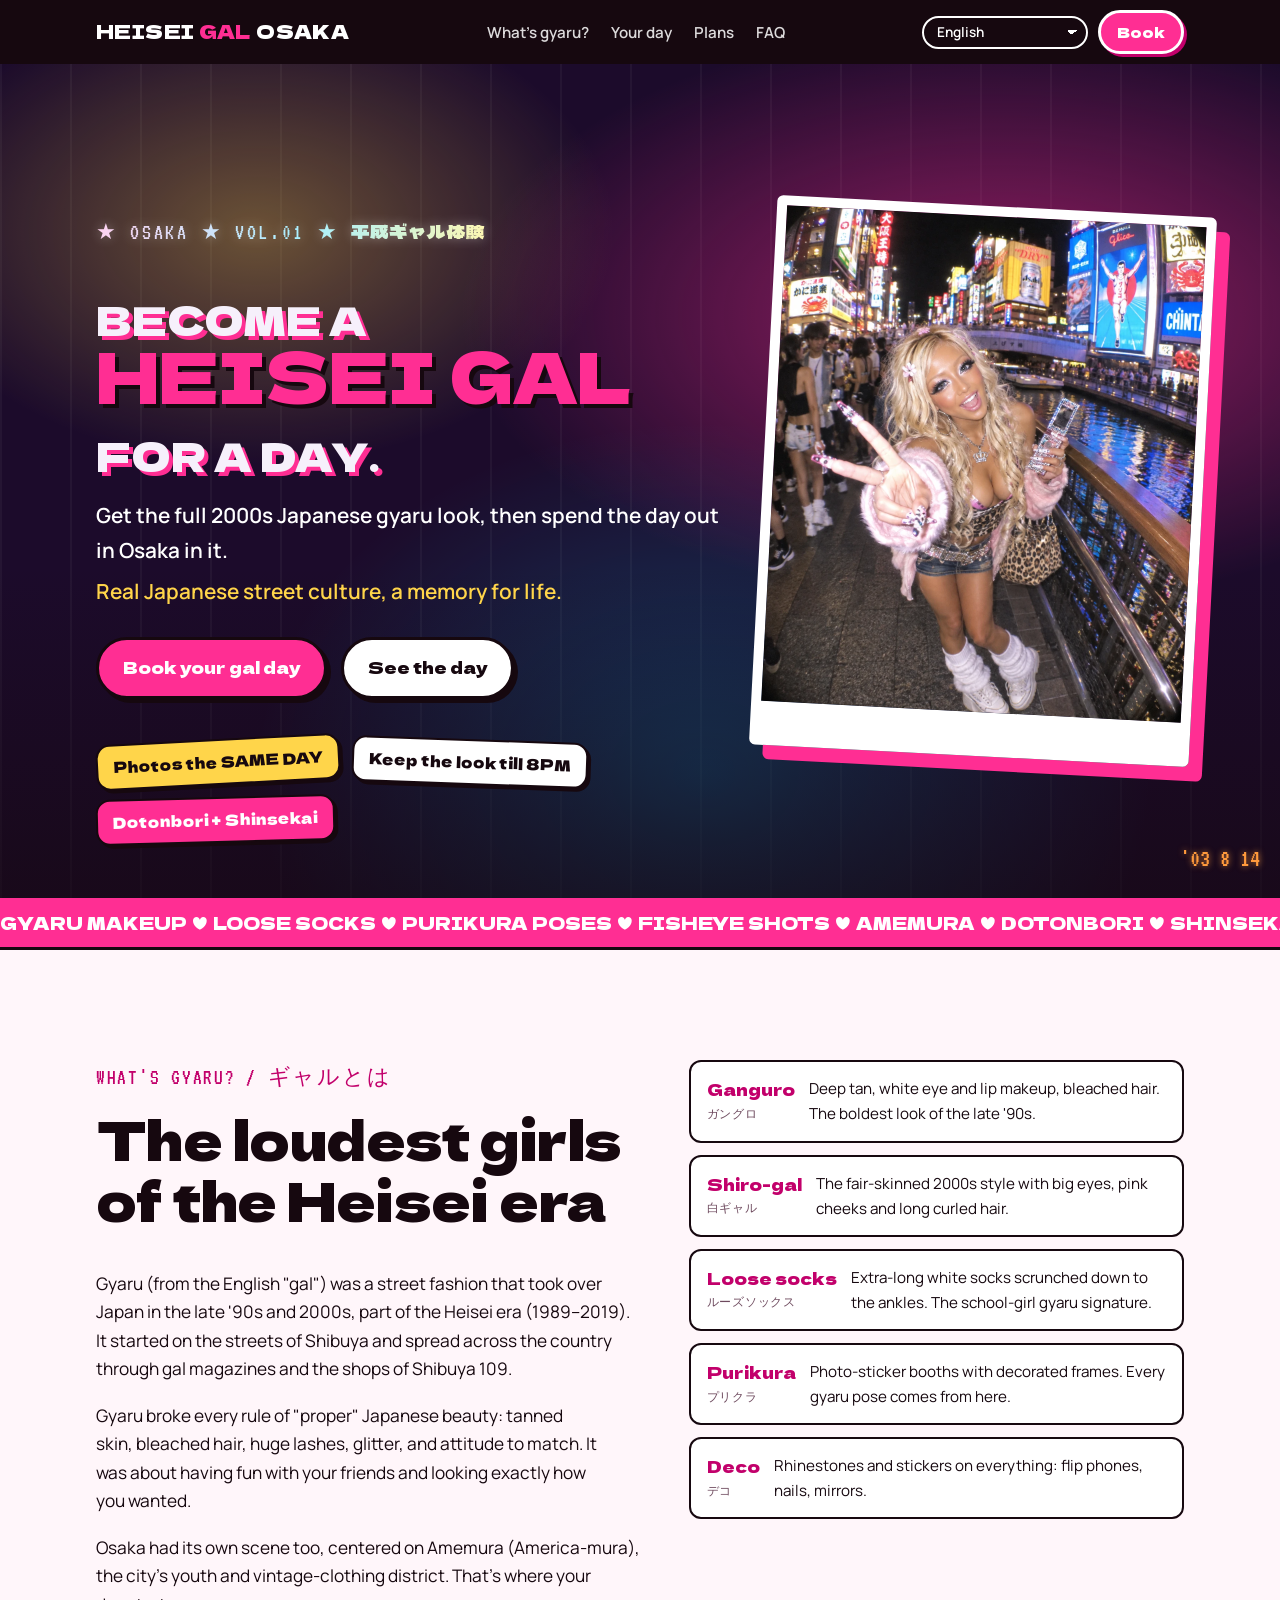
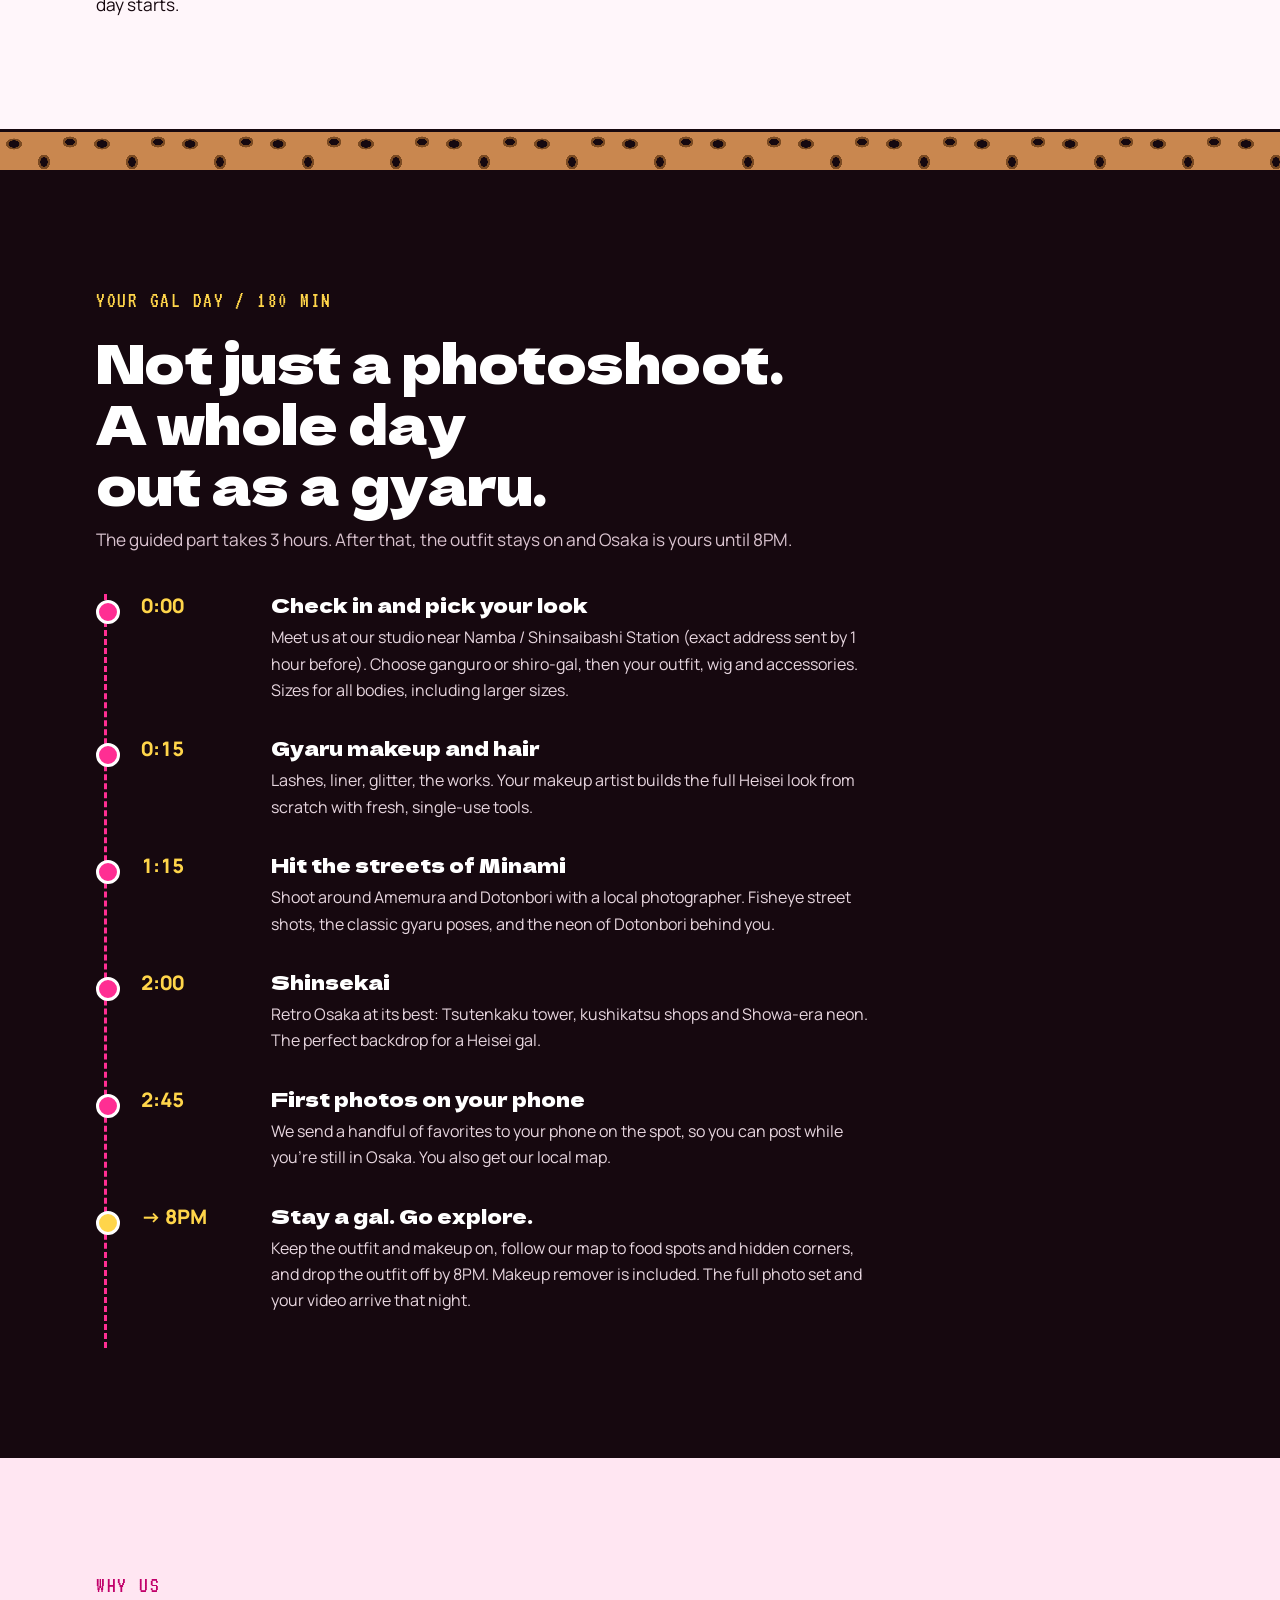
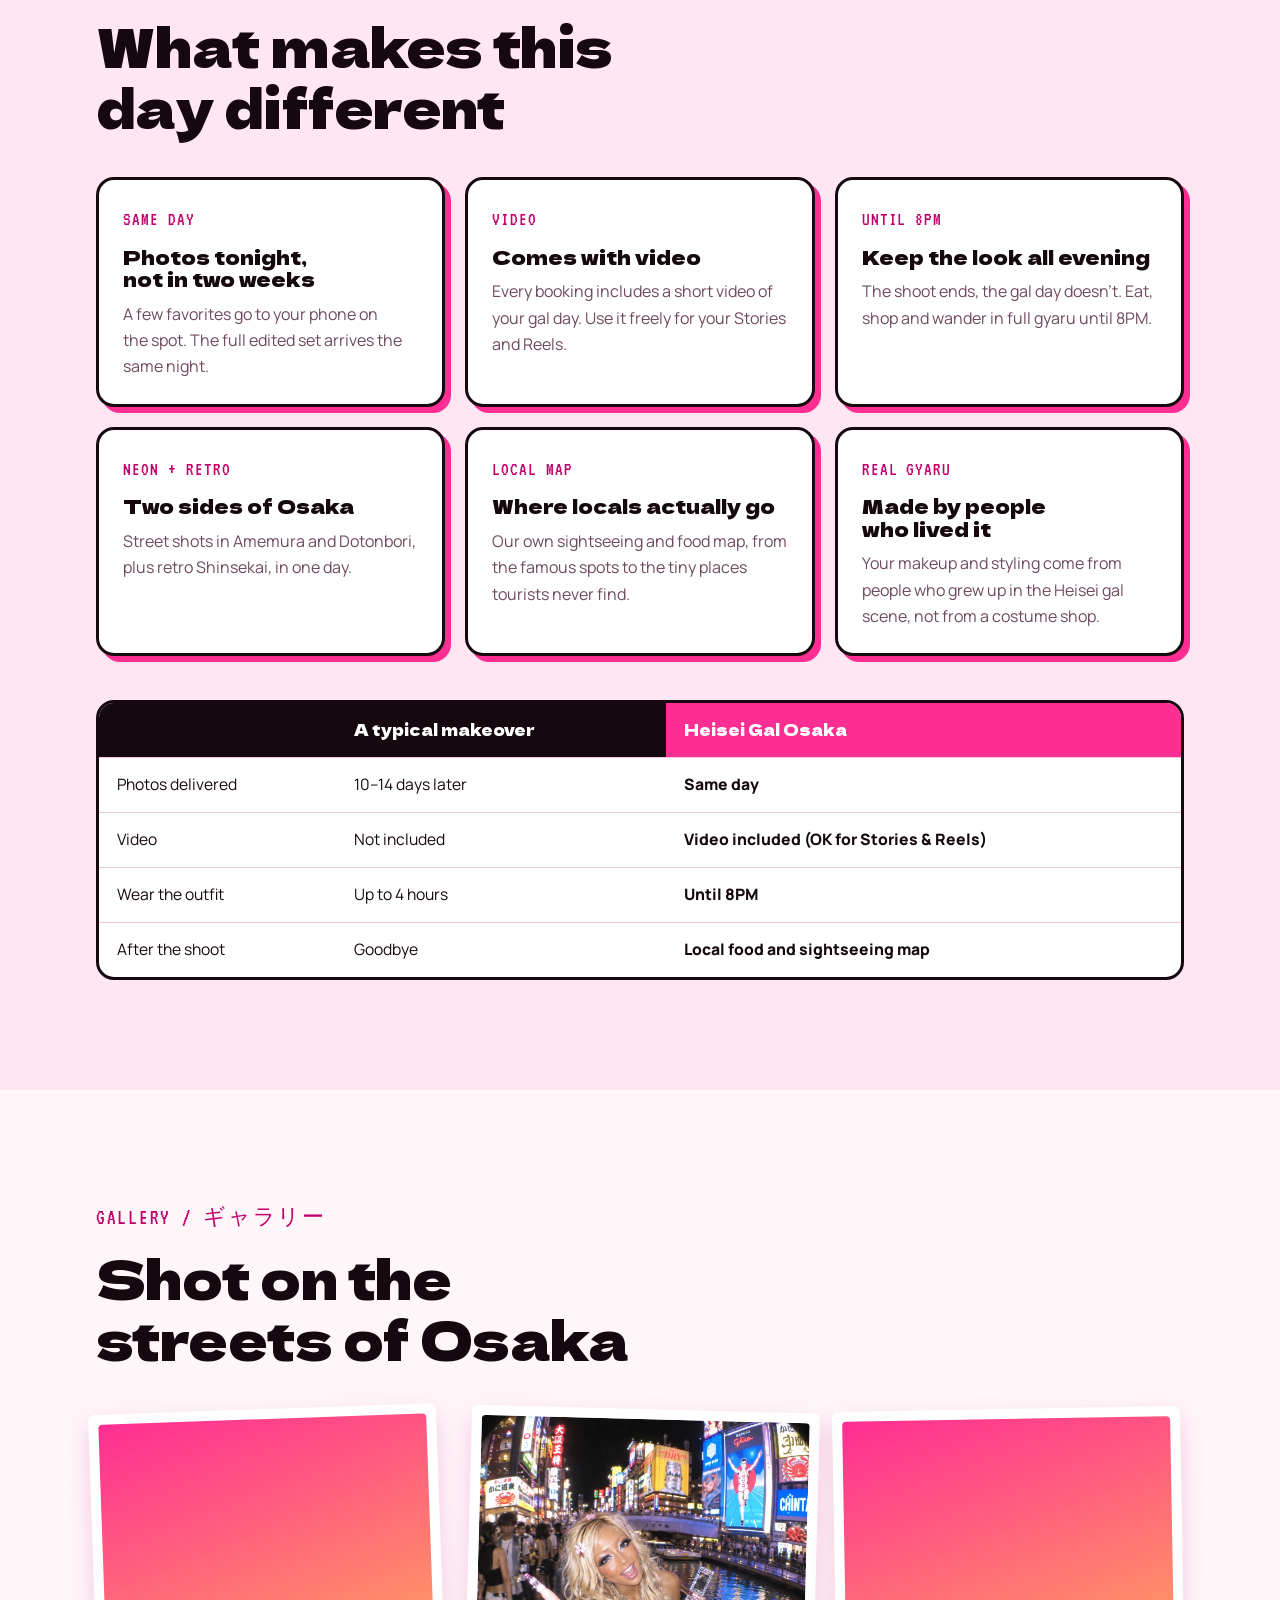
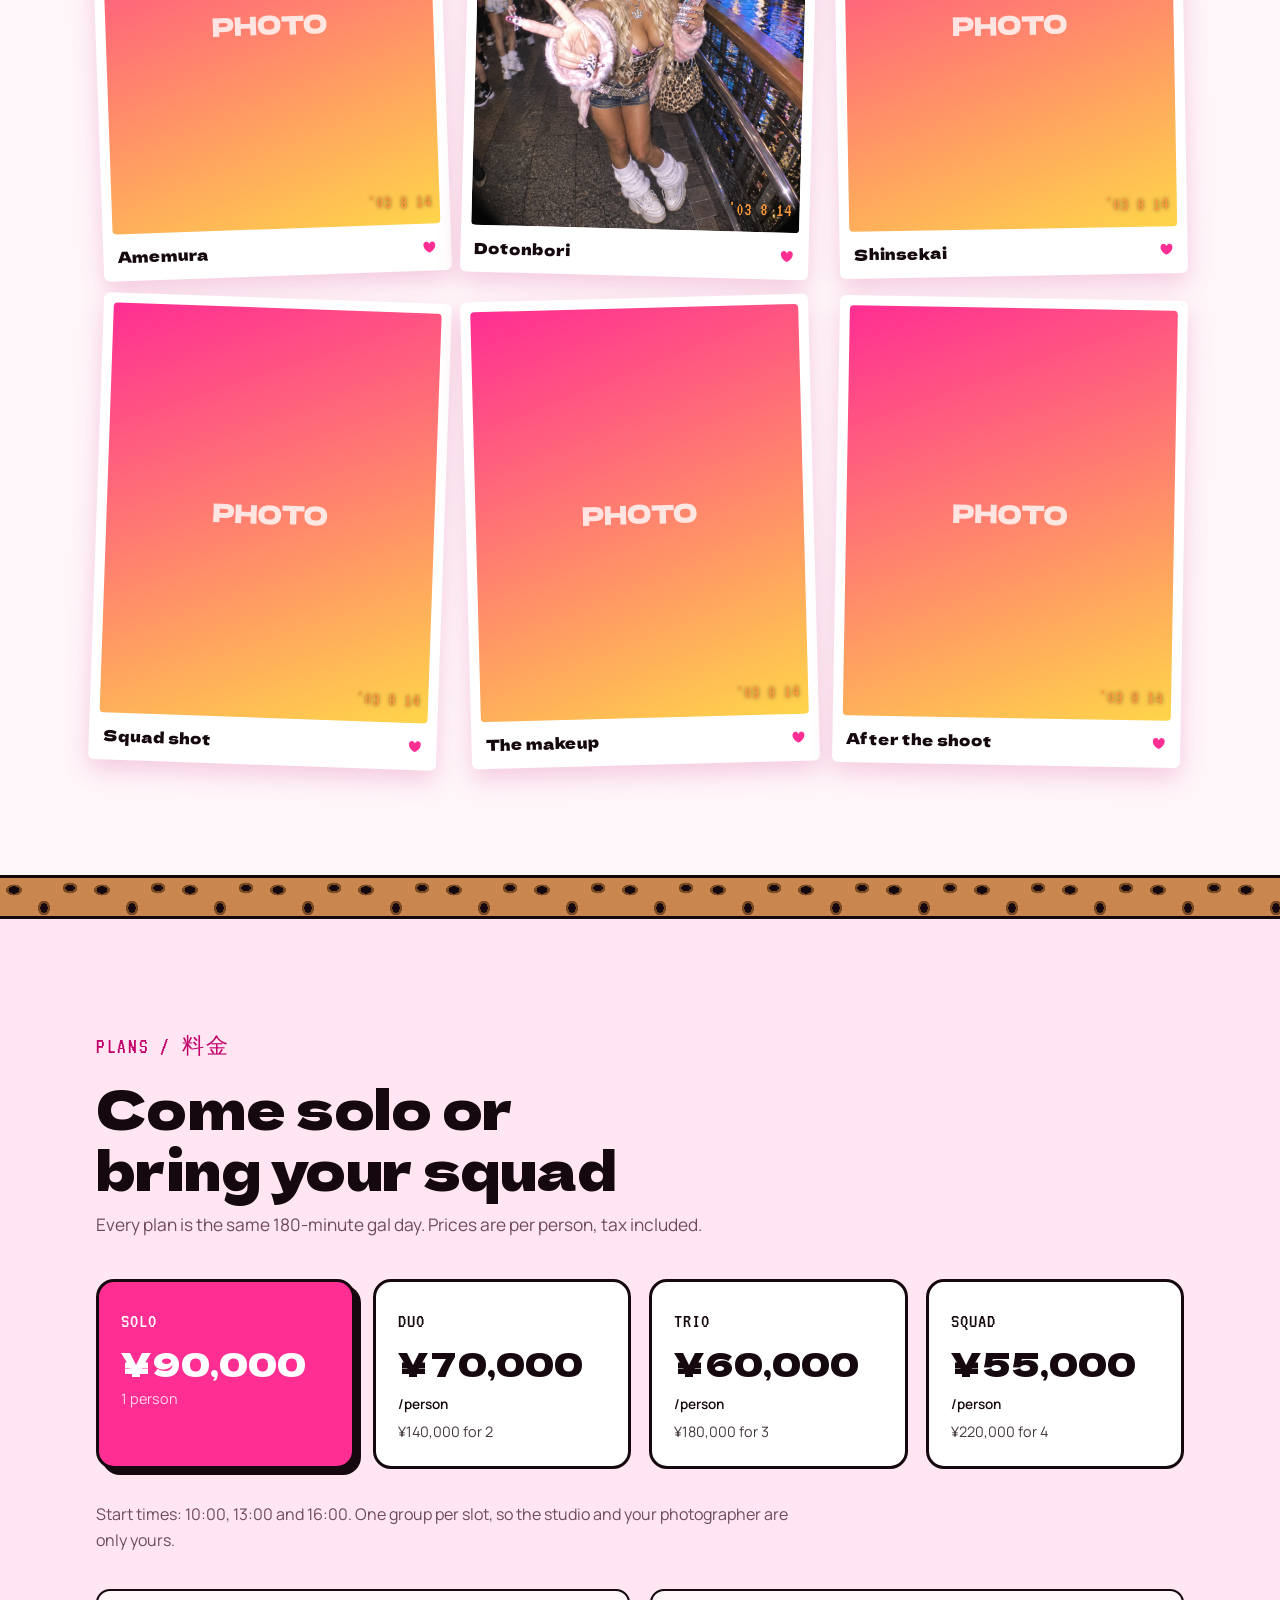
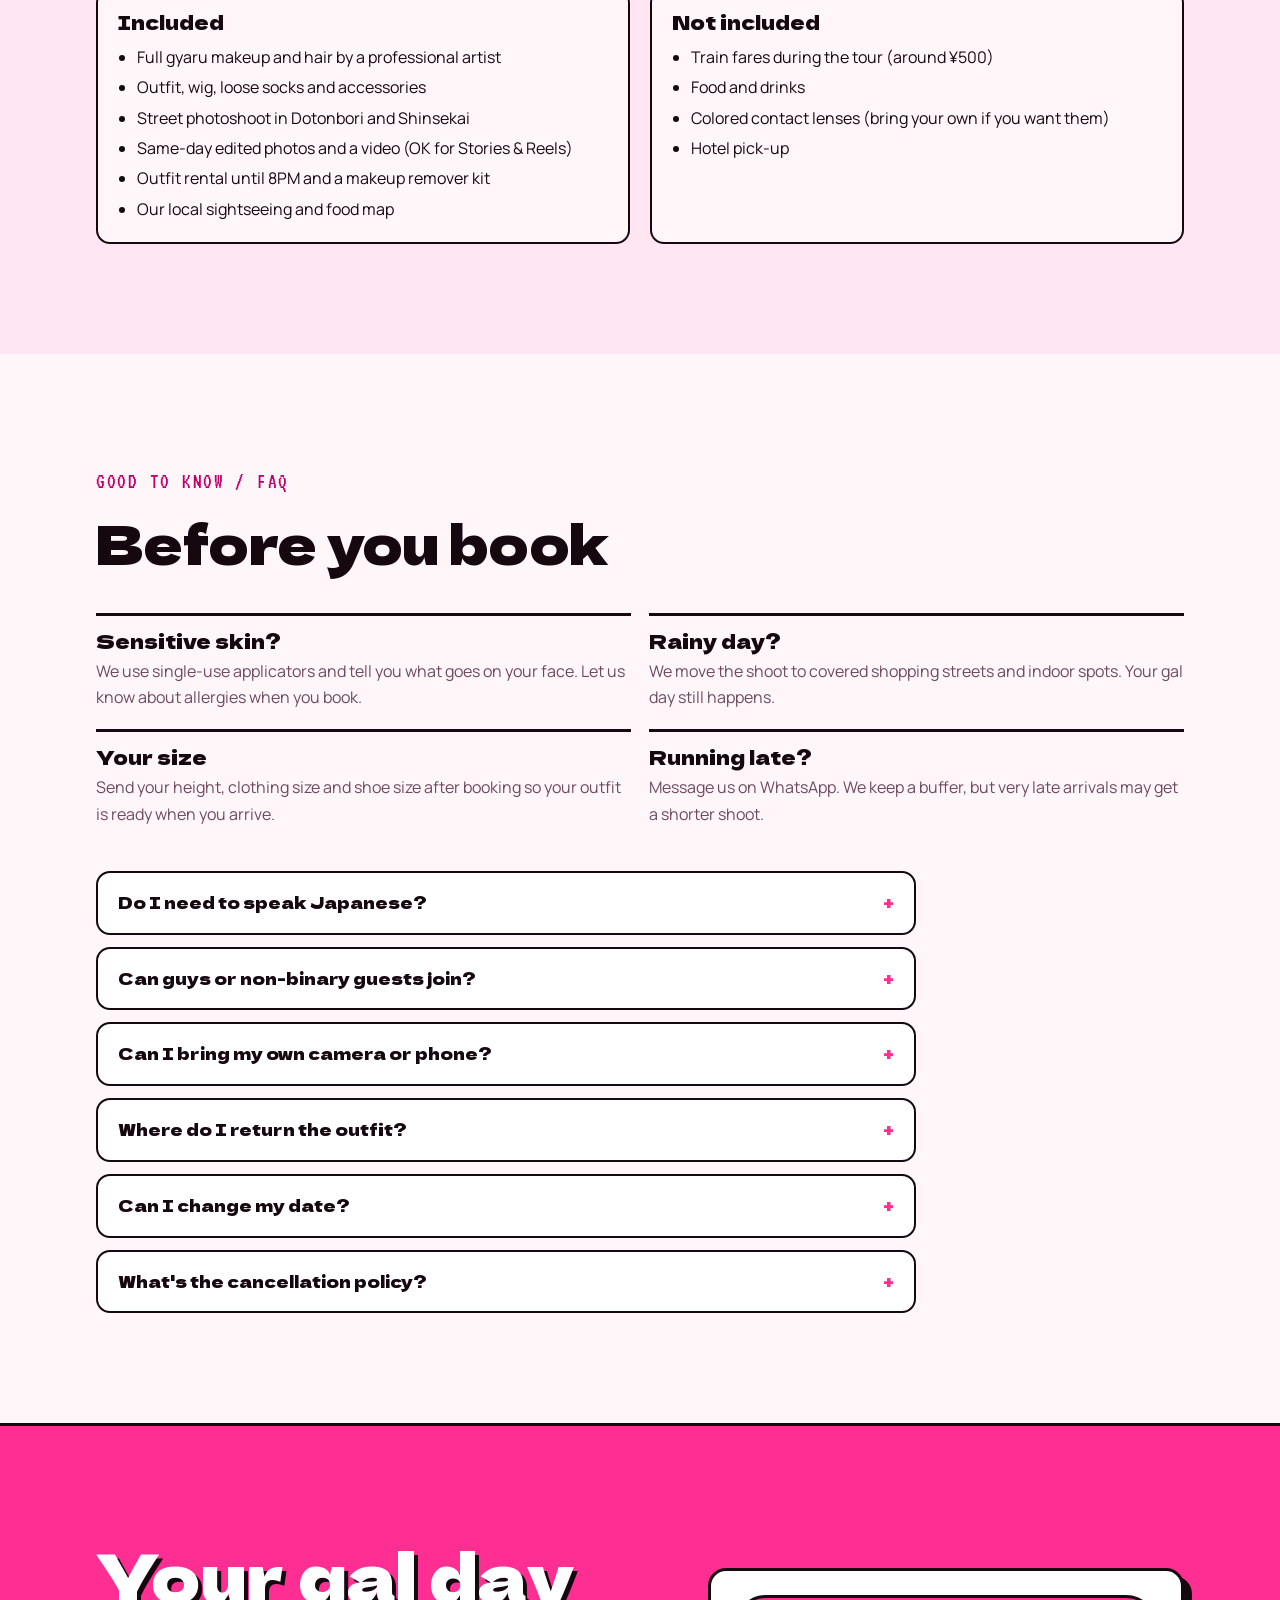
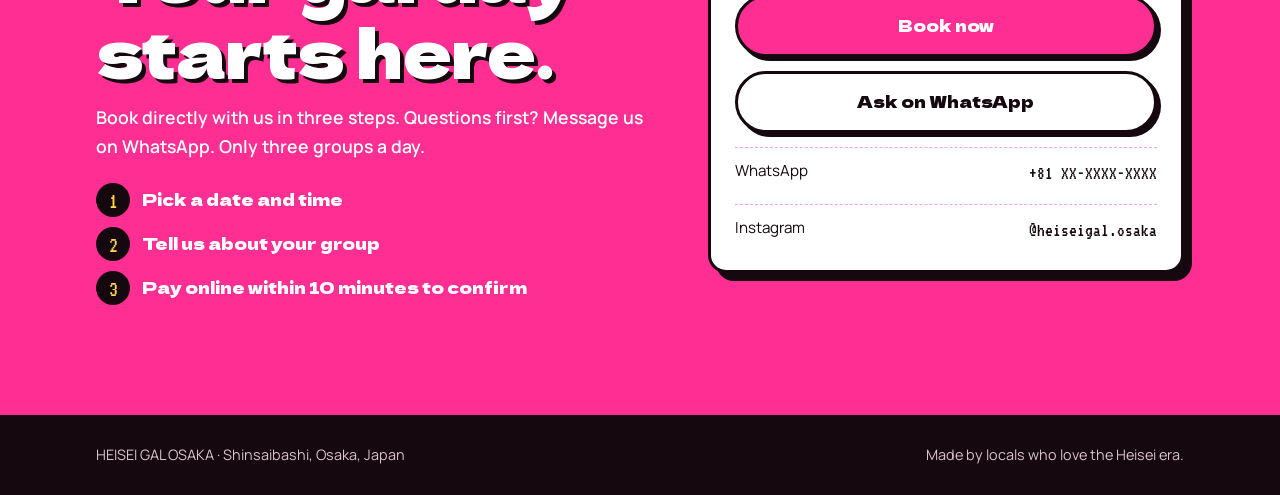
==== commit f2ec9580: "Hero headline: no pink shadow on the gal words Co-Authored-By: Claude Opus 5.5 <noreply@anthropic.co" ====
--- a/index.html
+++ b/index.html
@@ -242,6 +242,10 @@
 @media (max-width:820px){.book .wrap{grid-template-columns:1fr}}
 footer{background:var(--ink);color:#d9c3cf;font-size:.9rem}
 footer .wrap{padding-block:28px;display:flex;justify-content:space-between;gap:16px;flex-wrap:wrap}
+
+/* headline: pink shadow on the normal words only; the gal words keep just the dark shadow */
+.hero h1{background:none;-webkit-background-clip:border-box;background-clip:border-box;color:#f6f0fb;-webkit-text-fill-color:currentColor;filter:none;text-shadow:4px 4px 0 var(--pink)}
+.hero h1 .gal{color:var(--pink);-webkit-text-fill-color:var(--pink);text-shadow:4px 4px 0 var(--ink)}
 </style>
 
 <nav class="nav" aria-label="Main">
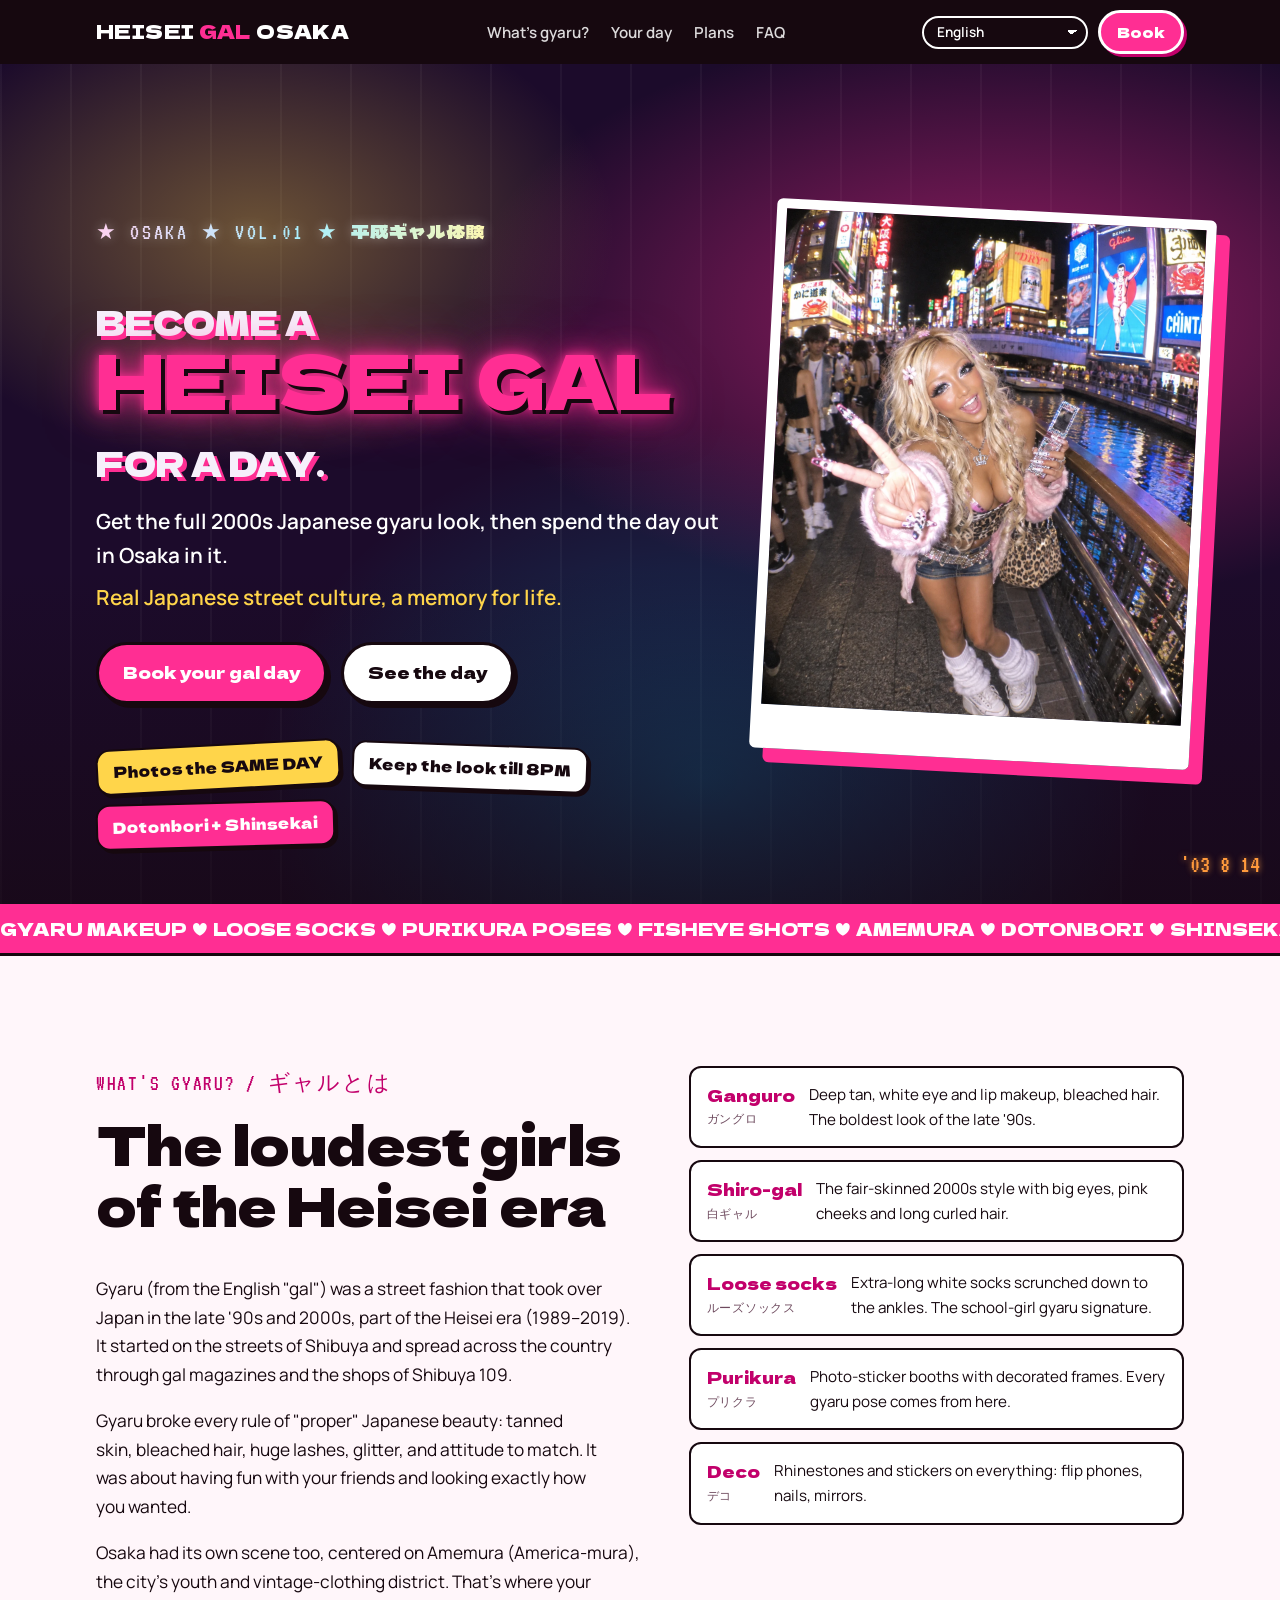
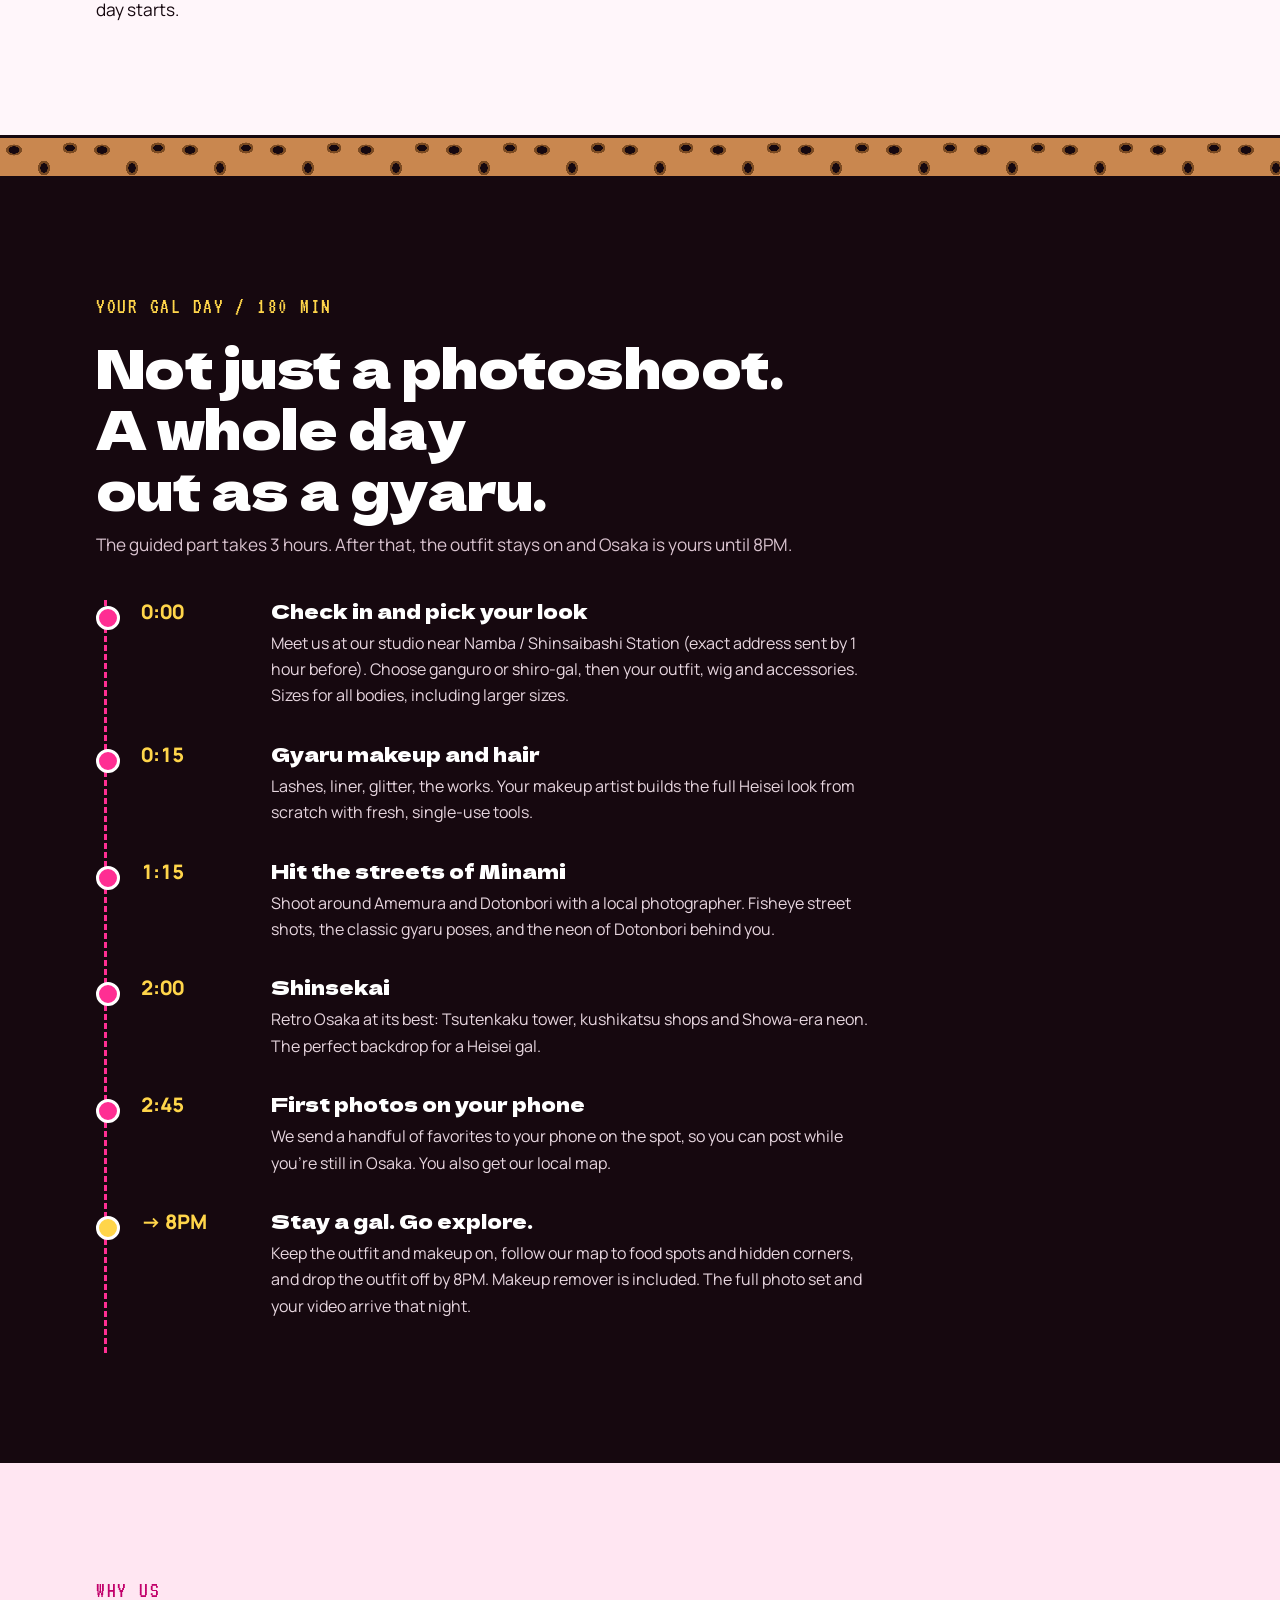
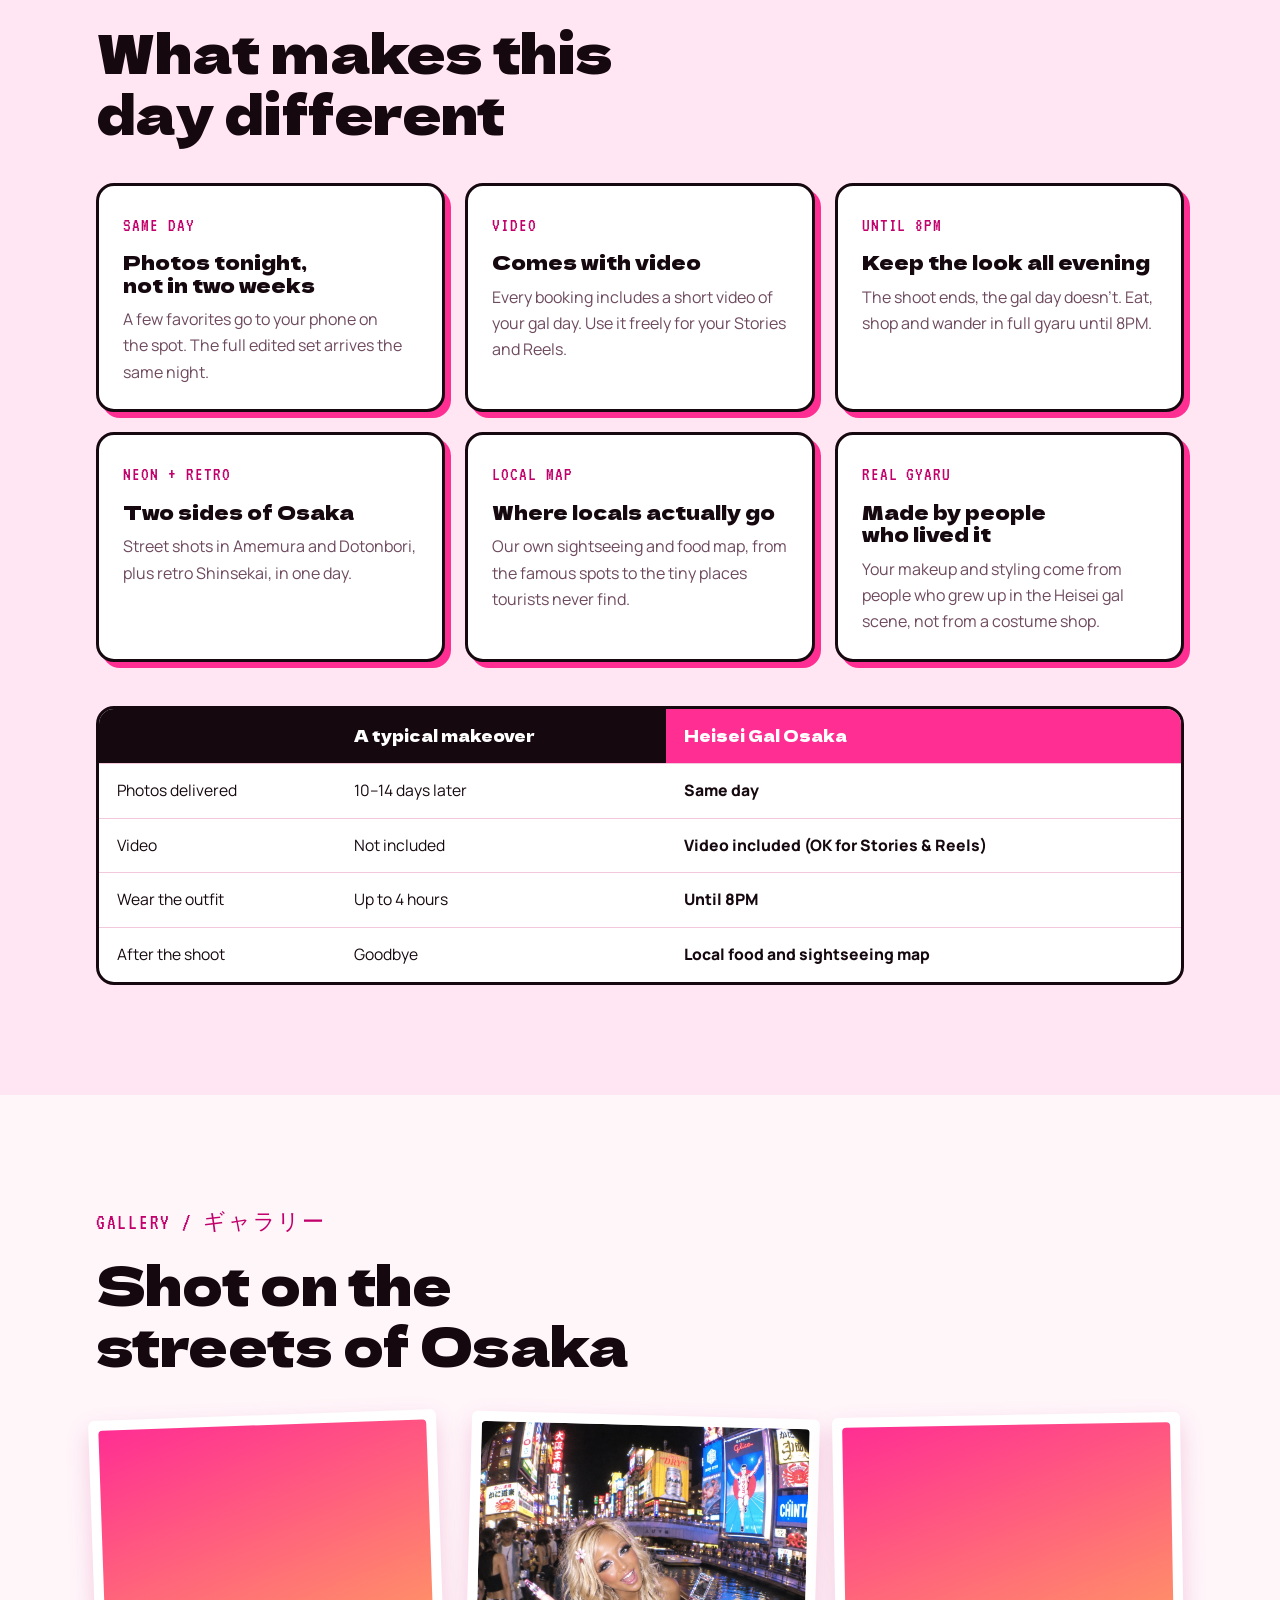
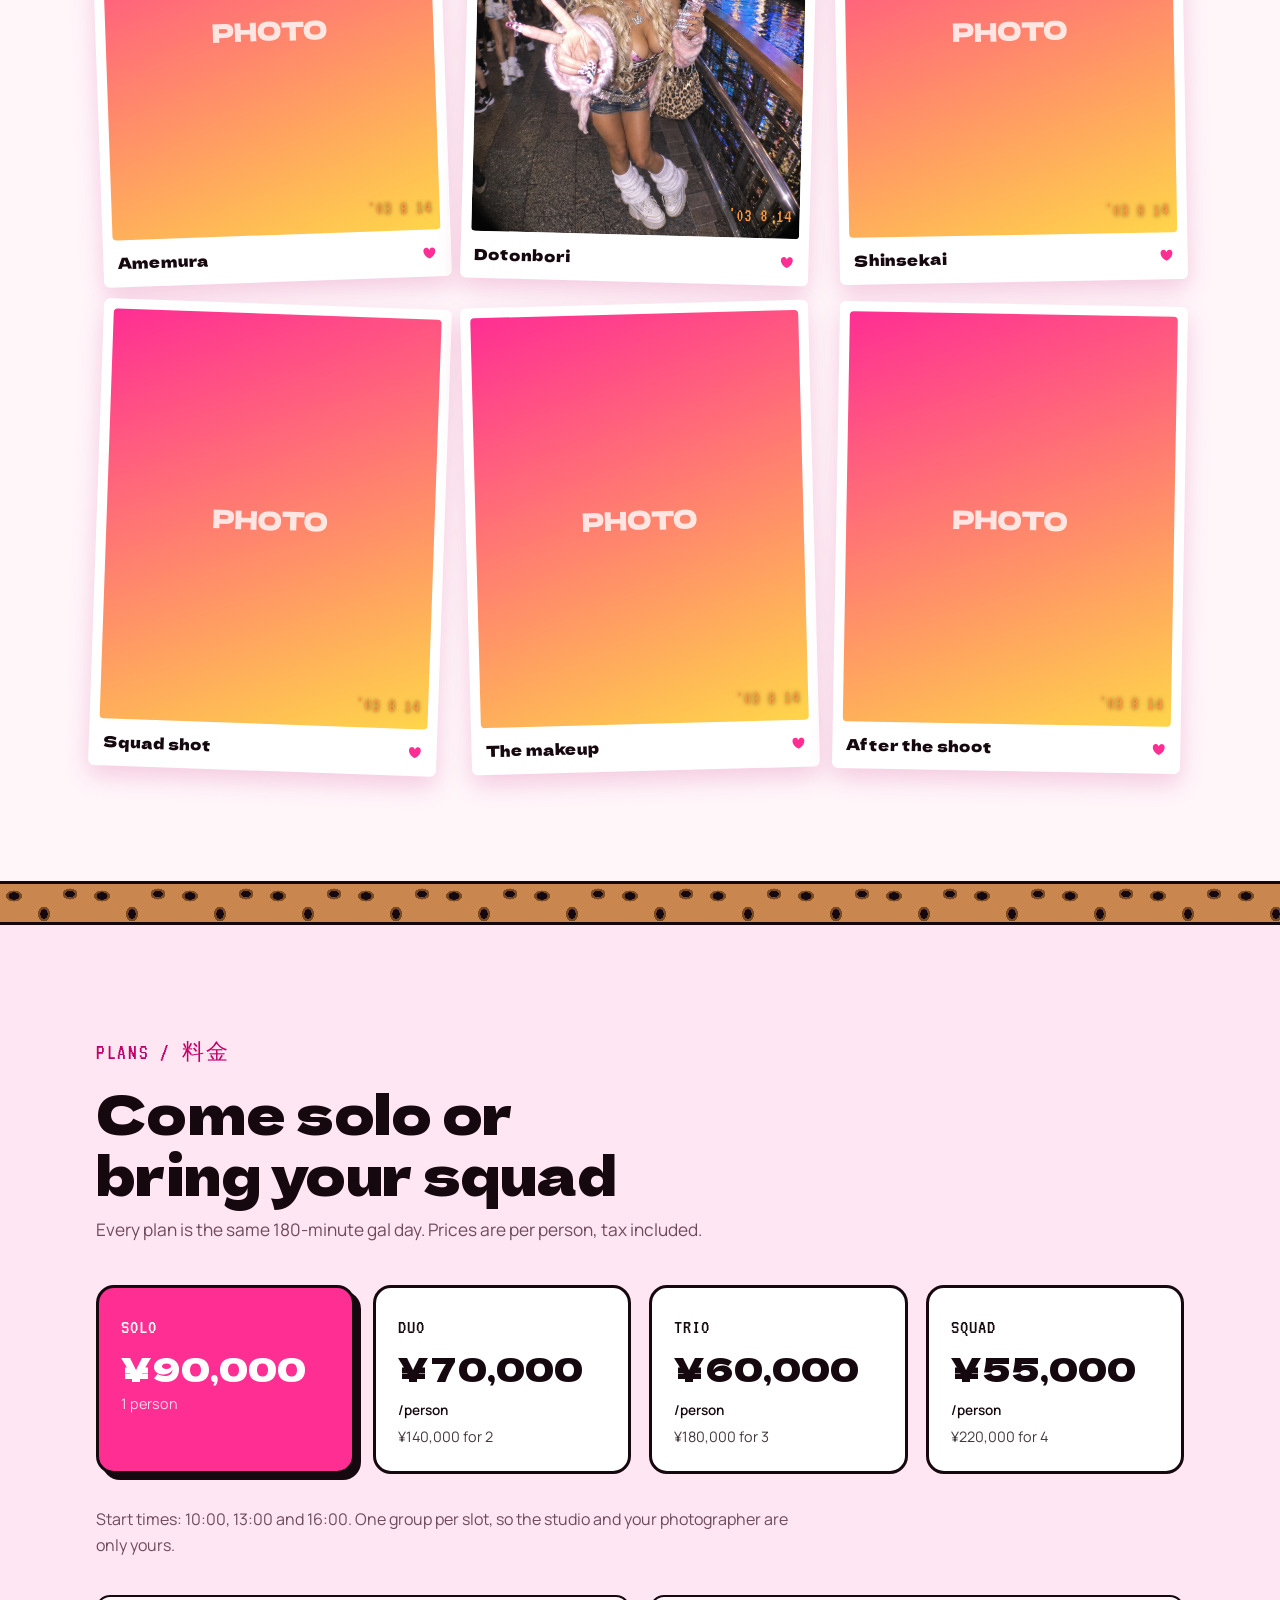
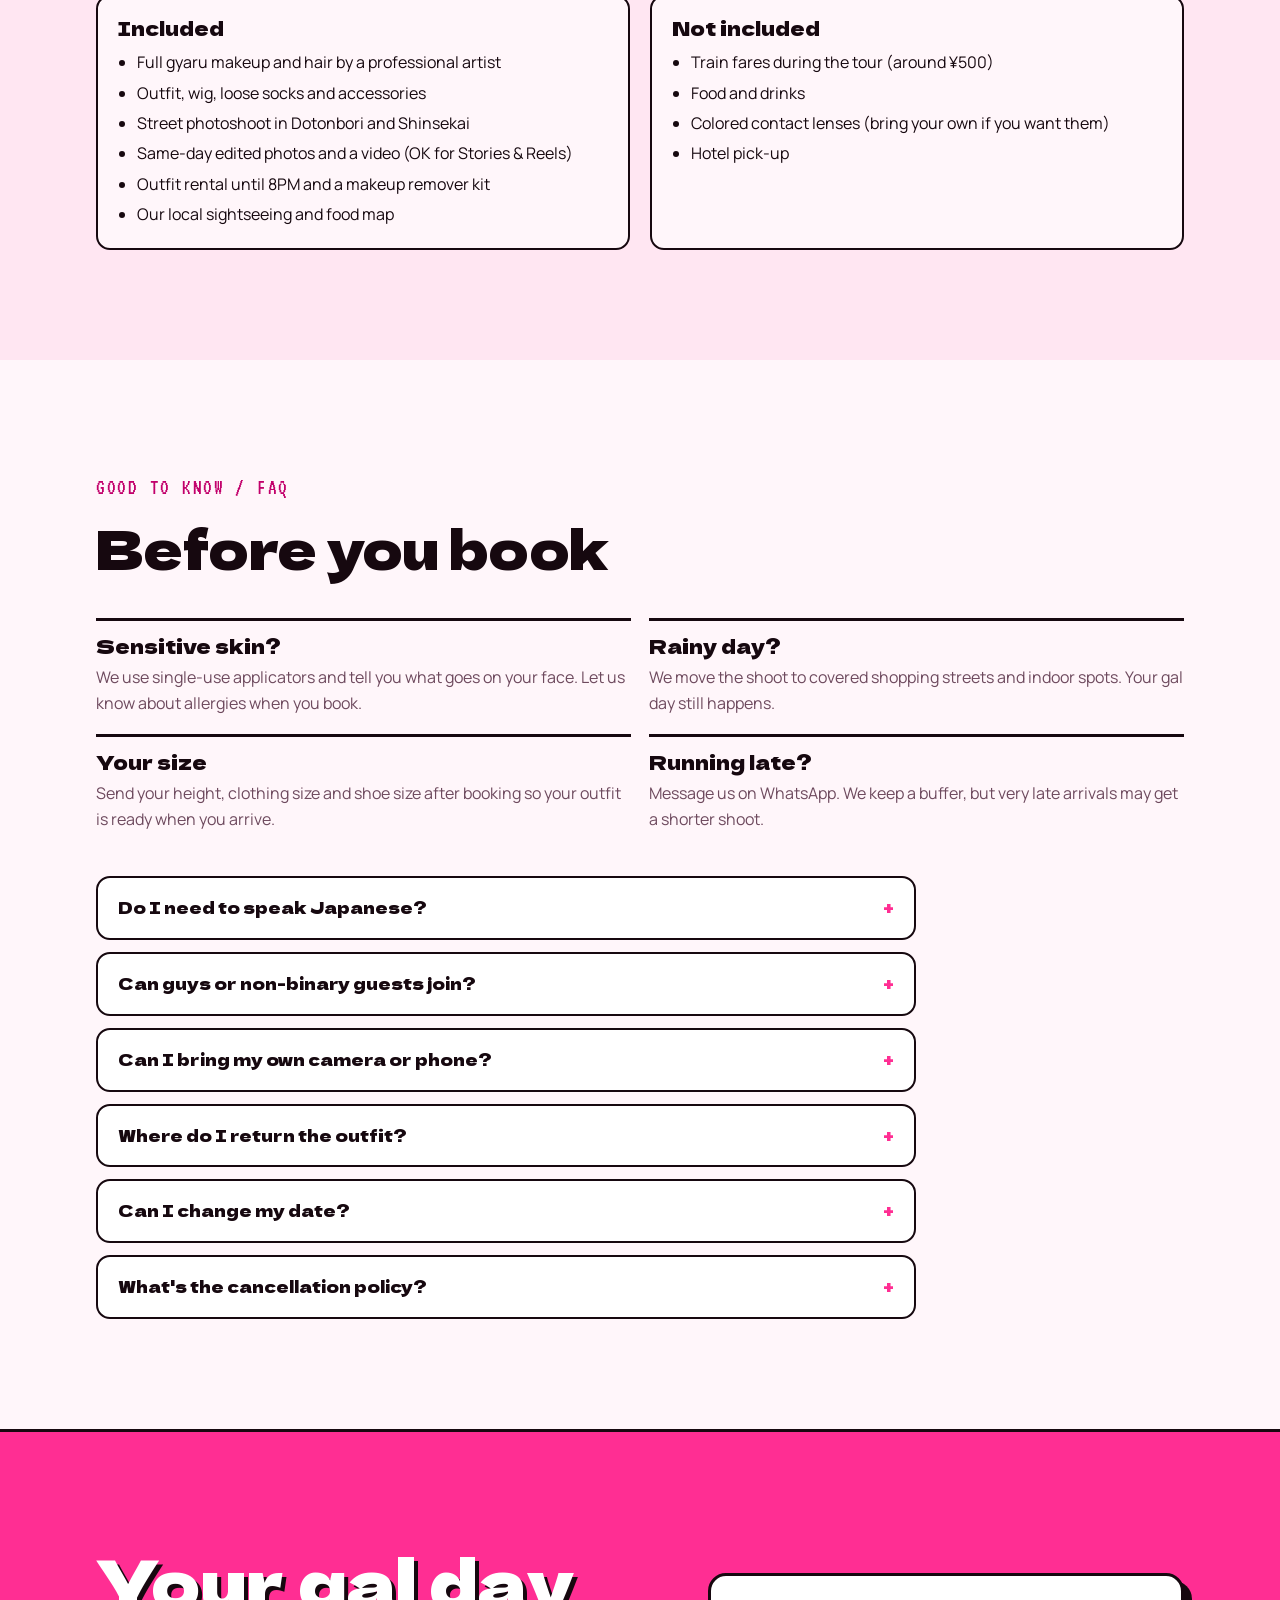
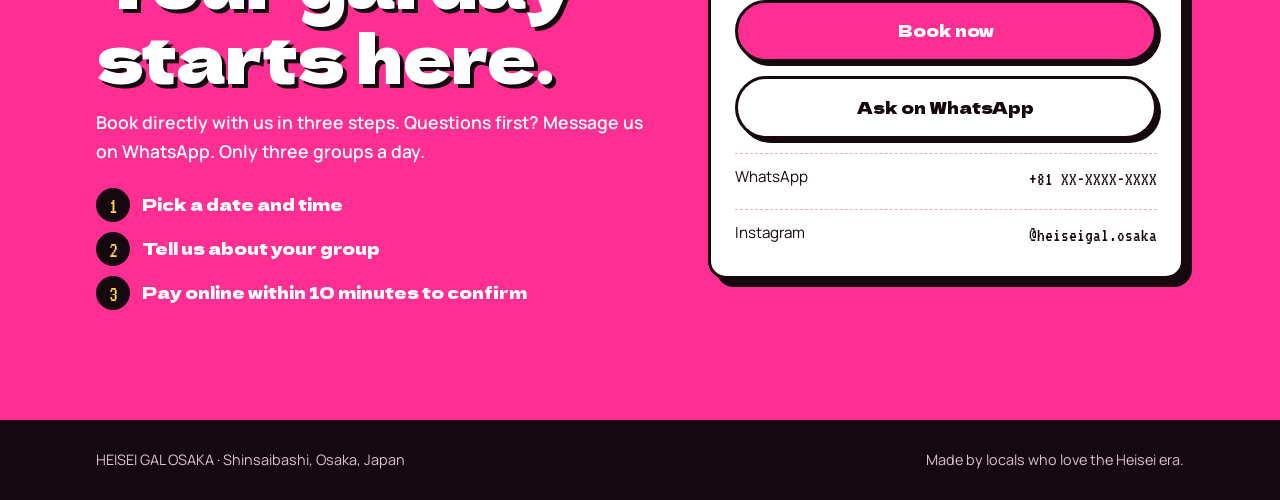
==== commit 1c458573: "Hero: bigger glowing neon gal words Co-Authored-By: Claude Opus 5.5 <noreply@anthropic.com>" ====
--- a/index.html
+++ b/index.html
@@ -246,6 +246,24 @@
 /* headline: pink shadow on the normal words only; the gal words keep just the dark shadow */
 .hero h1{background:none;-webkit-background-clip:border-box;background-clip:border-box;color:#f6f0fb;-webkit-text-fill-color:currentColor;filter:none;text-shadow:4px 4px 0 var(--pink)}
 .hero h1 .gal{color:var(--pink);-webkit-text-fill-color:var(--pink);text-shadow:4px 4px 0 var(--ink)}
+
+/* phones: keep the hero tag on one line */
+@media (max-width:600px){.cover-tag{font-size:clamp(.9rem,4.2vw,1.2rem);letter-spacing:.04em;white-space:nowrap}.cover-tag .jp-tag{font-size:.9em}}
+
+/* hero: the gal words glow like neon and stand bigger than the rest */
+.hero h1 .gal{text-shadow:4px 4px 0 var(--ink),0 0 10px rgba(255,46,147,.95),0 0 26px rgba(255,46,147,.8),0 0 52px rgba(255,46,147,.55);animation:galGlow 2.6s ease-in-out infinite}
+@keyframes galGlow{50%{text-shadow:4px 4px 0 var(--ink),0 0 14px rgba(255,120,190,1),0 0 38px rgba(255,46,147,.95),0 0 76px rgba(255,46,147,.7)}}
+@media (prefers-reduced-motion:reduce){.hero h1 .gal{animation:none}}
+.hero h1 .sm{font-size:.48em}
+.hero h1 > .gal{font-size:1.08em}
+:lang(ja) .hero h1 .gal{font-size:1.3em}
+:lang(zh) .hero h1 .gal{font-size:1.25em}
+:lang(ko) .hero h1 .gal{font-size:1.15em}
+@media (max-width:600px){
+  .hero h1 > .gal{font-size:min(1.08em,9.4vw)}
+  :lang(ja) .hero h1 .gal{font-size:min(1.3em,15vw)}
+  :lang(ko) .hero h1 .gal{font-size:min(1.15em,11vw)}
+}
 </style>
 
 <nav class="nav" aria-label="Main">
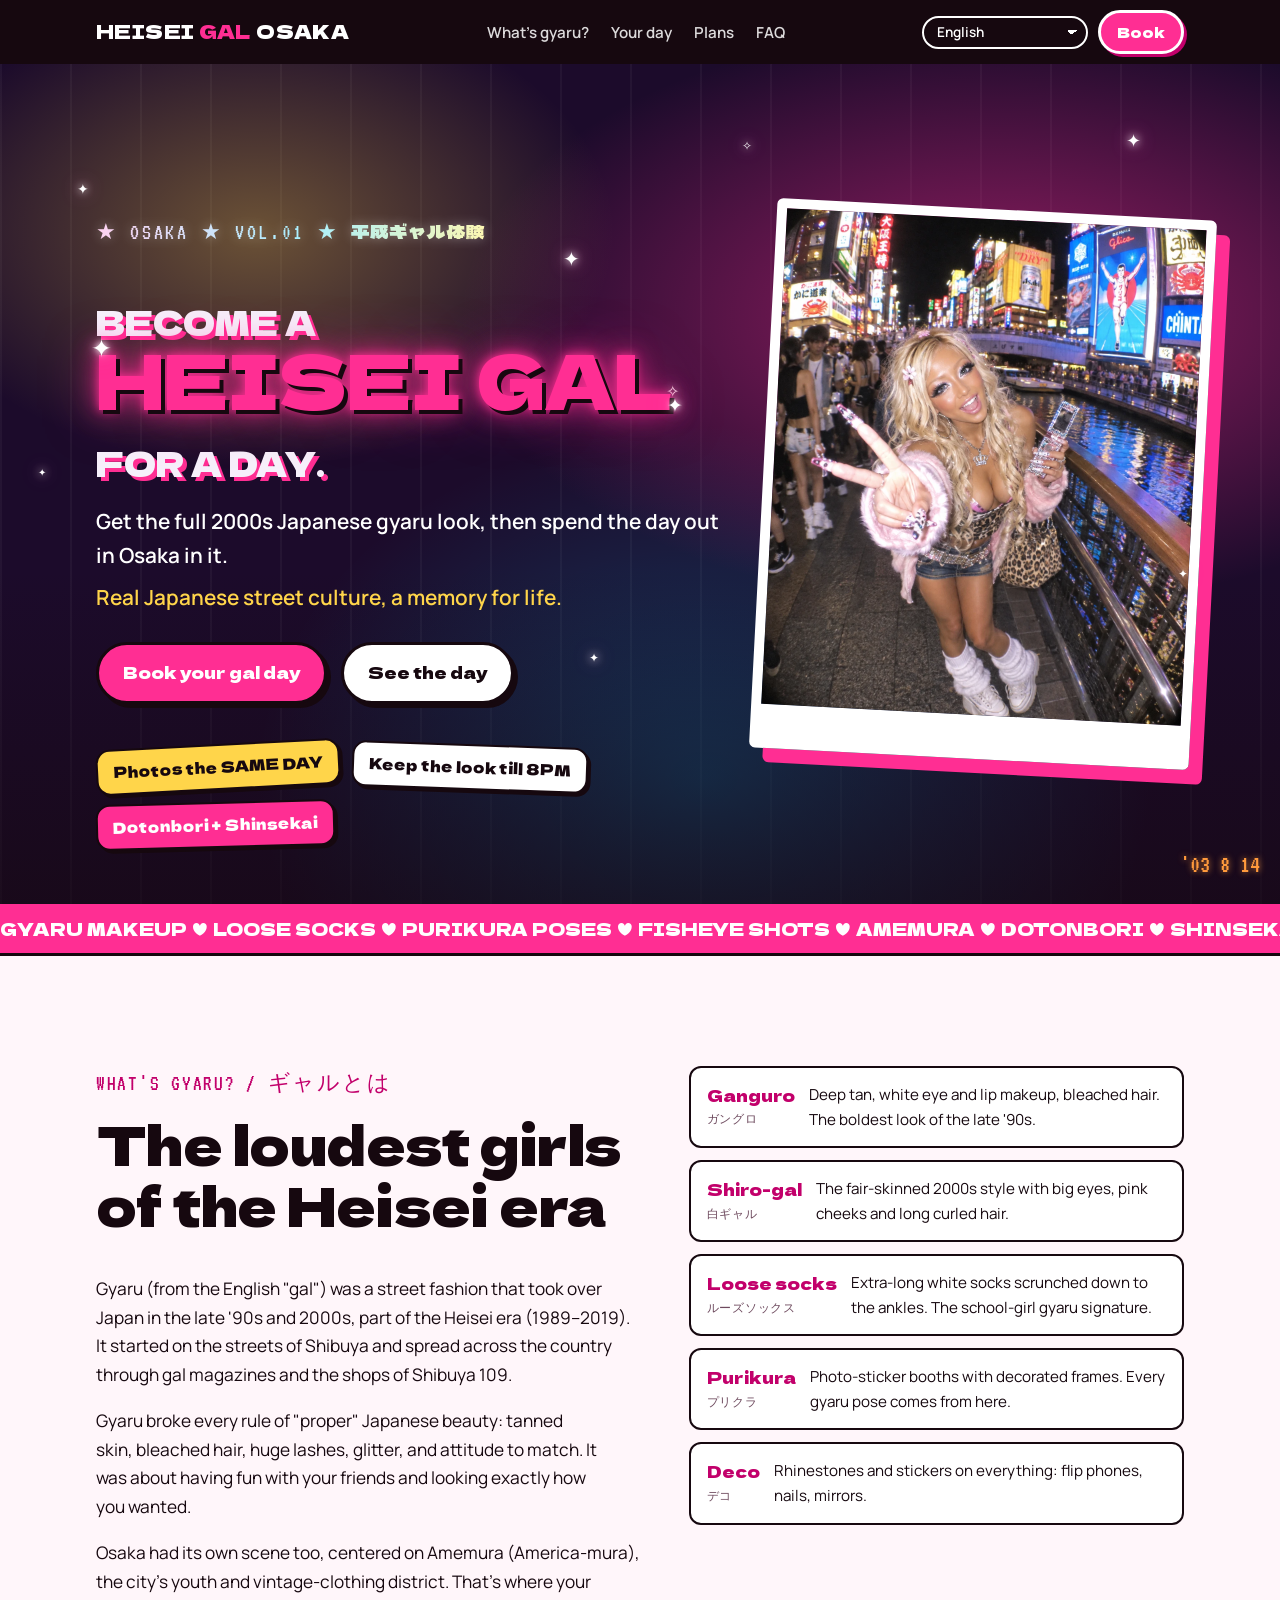
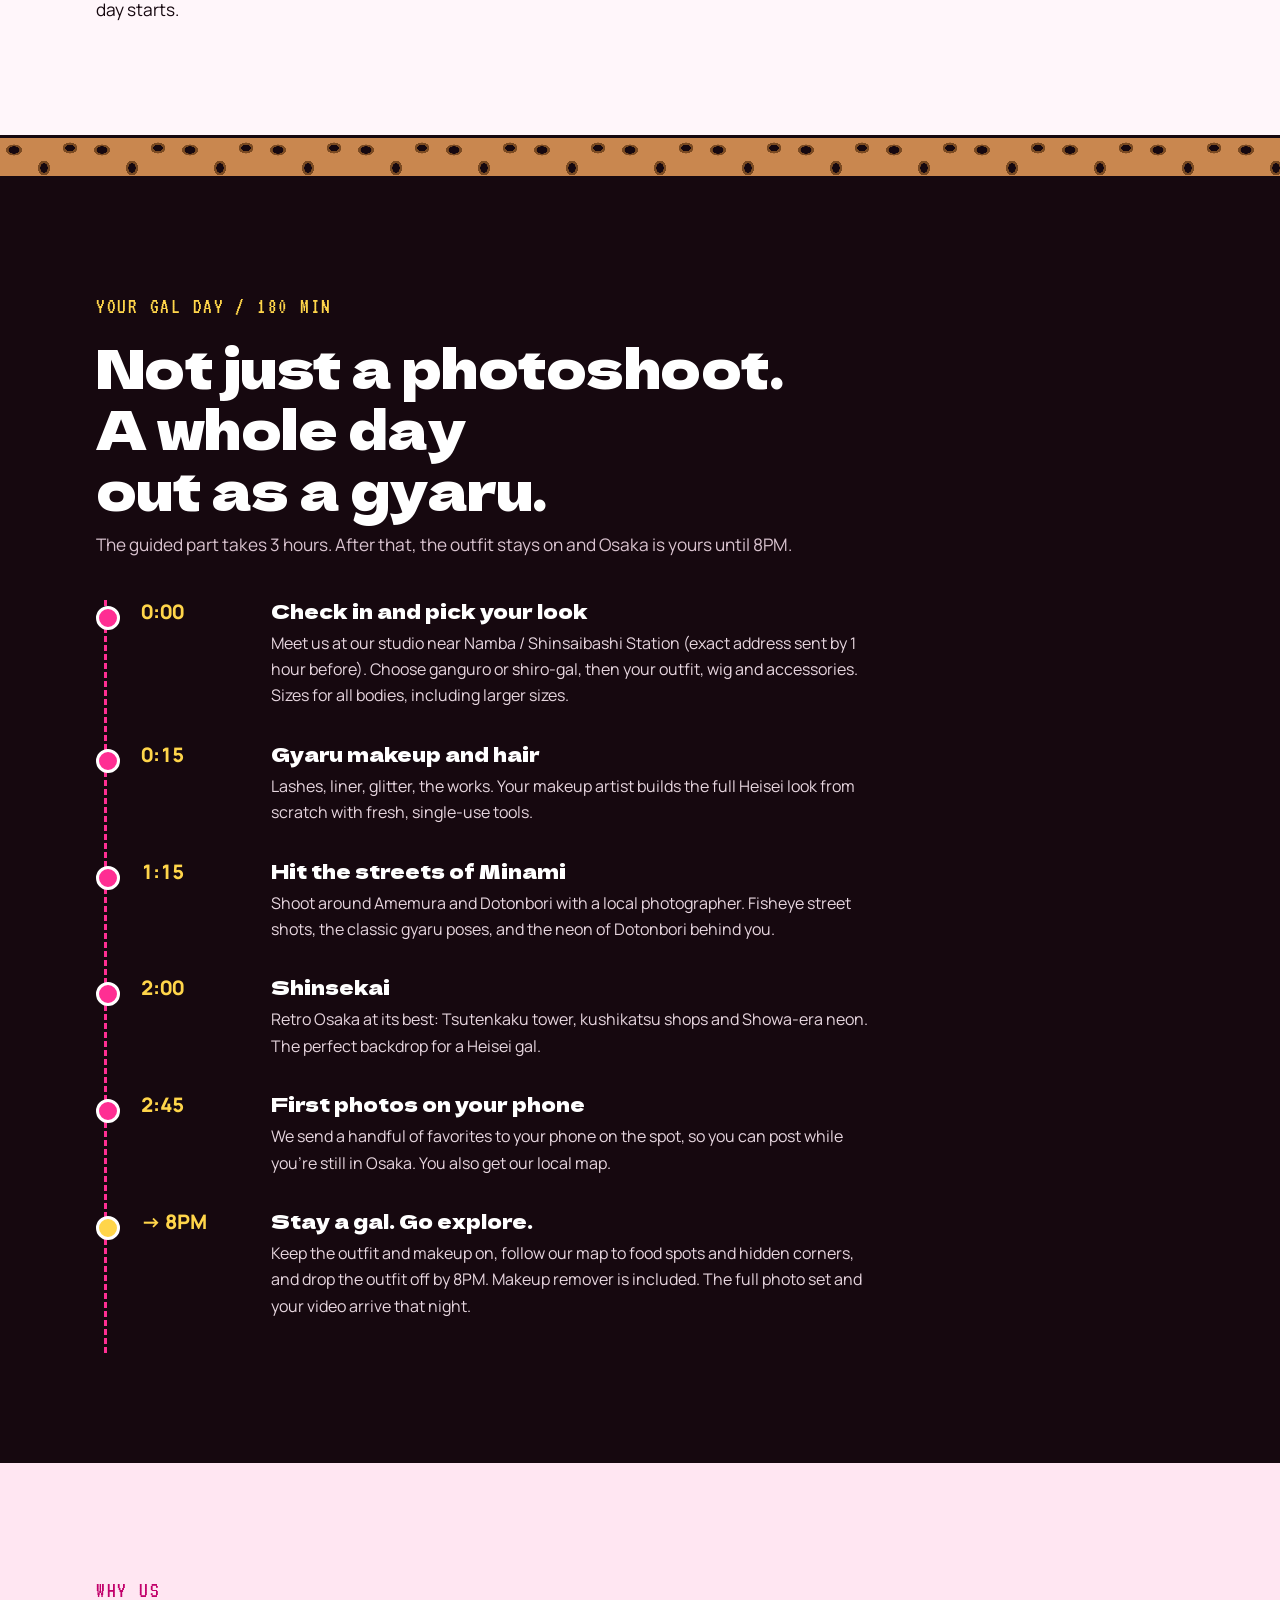
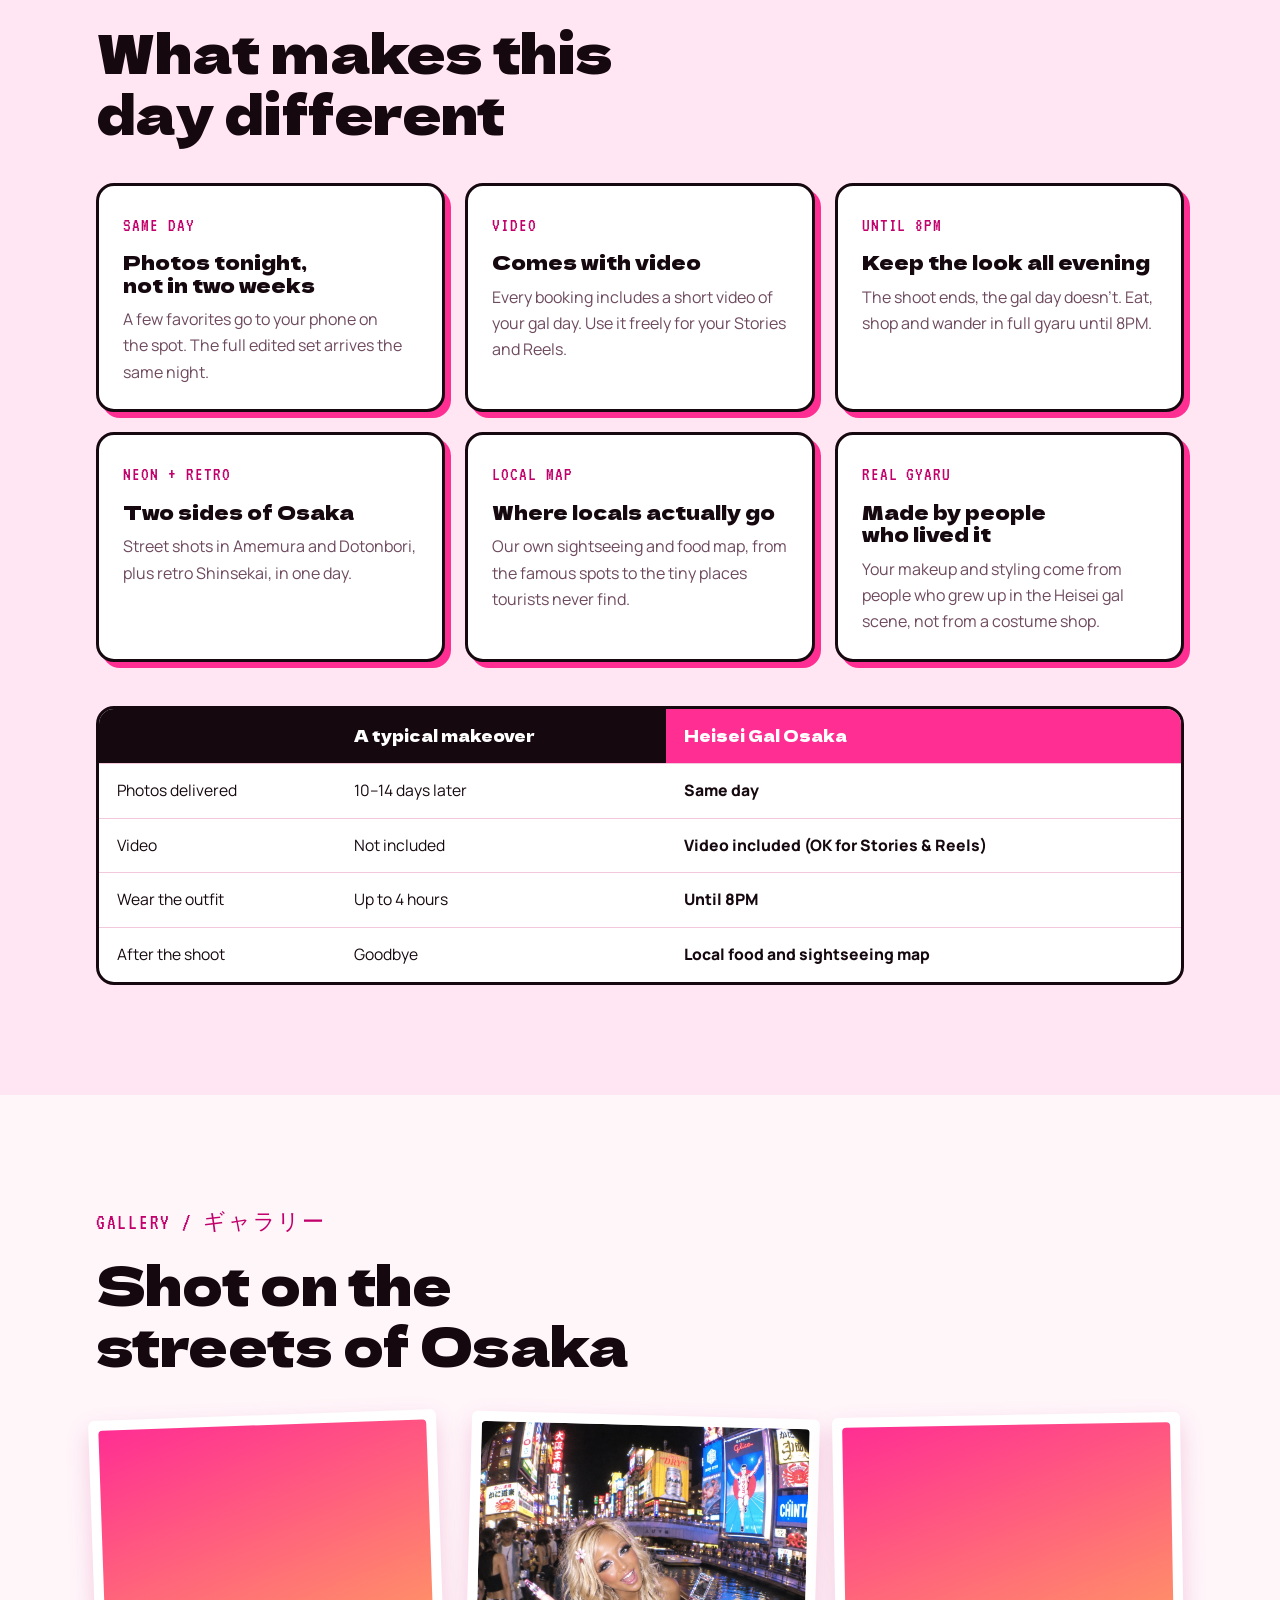
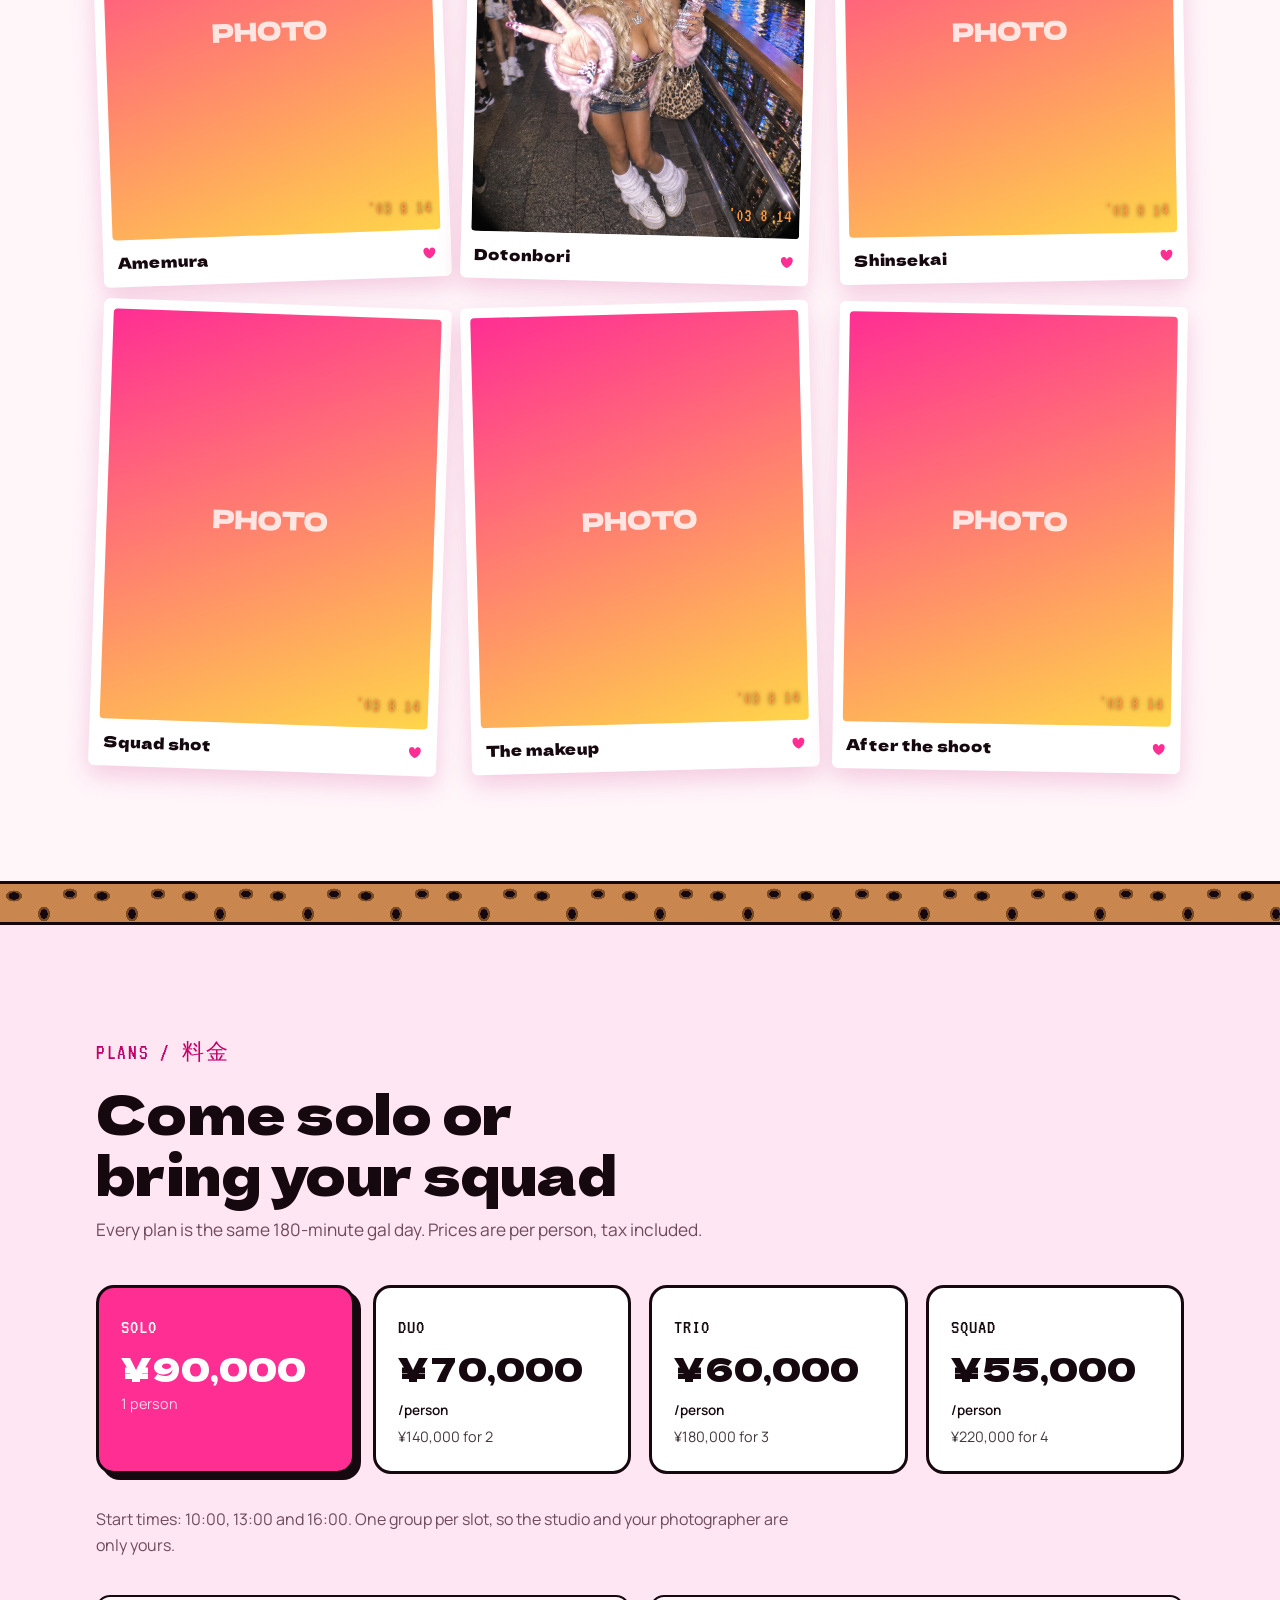
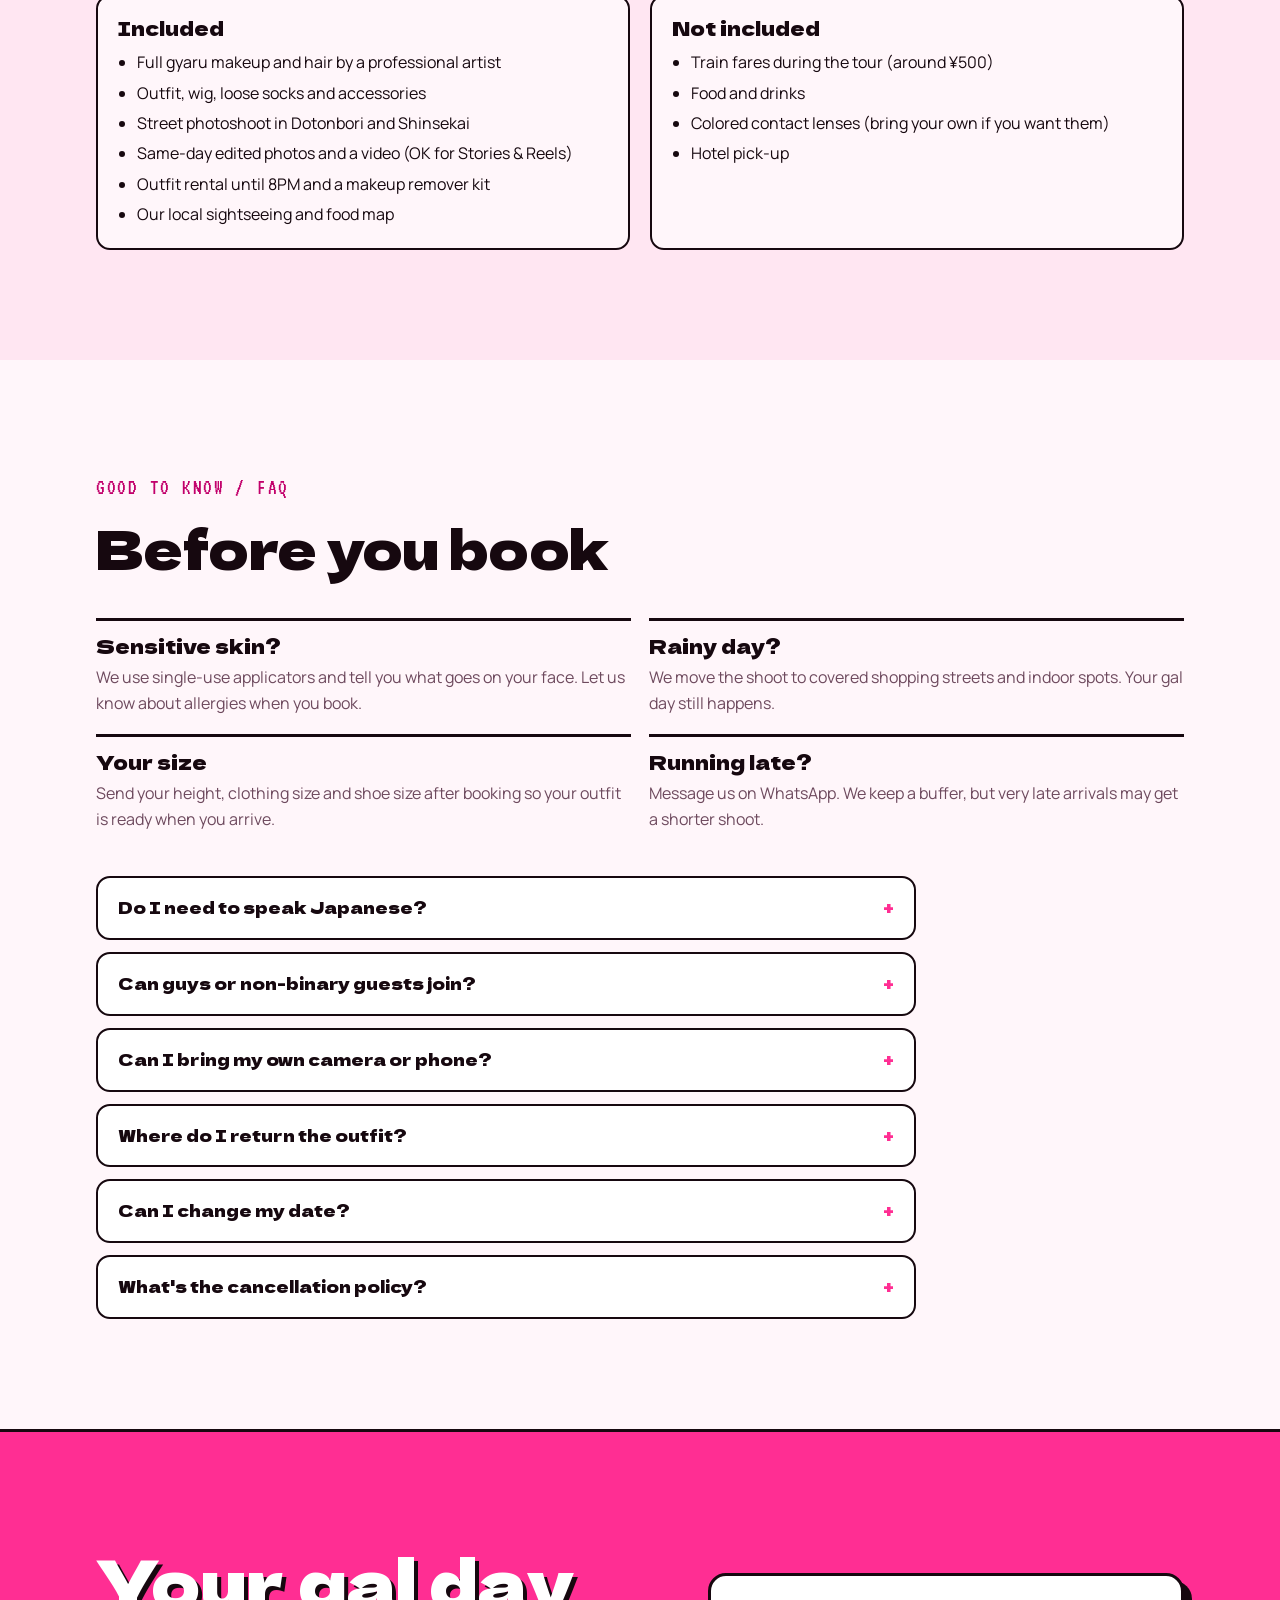
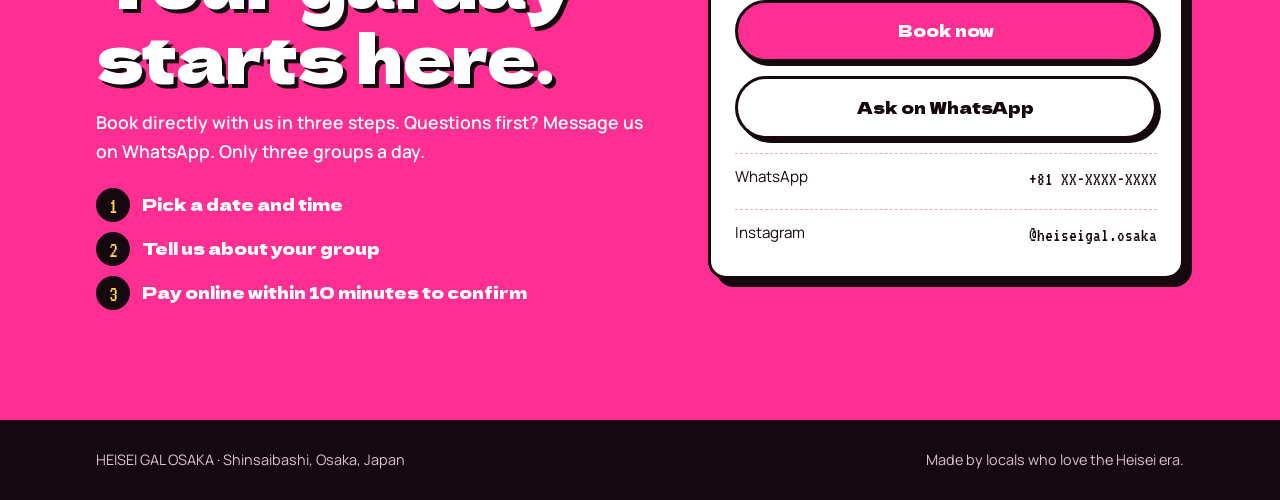
==== commit d38f31cc: "Hero: twinkling sparkles Co-Authored-By: Claude Opus 5.5 <noreply@anthropic.com>" ====
--- a/index.html
+++ b/index.html
@@ -264,6 +264,27 @@
   :lang(ja) .hero h1 .gal{font-size:min(1.3em,15vw)}
   :lang(ko) .hero h1 .gal{font-size:min(1.15em,11vw)}
 }
+
+/* sparkle: twinkling stars on the gal words + a few in the hero sky */
+.hero h1 .gal{position:relative}
+.hero h1 > .gal{width:max-content;max-width:100%}
+.hero h1 .gal::before,.hero h1 .gal::after{content:"✦";position:absolute;color:#fff;-webkit-text-fill-color:#fff;
+  text-shadow:0 0 6px #fff,0 0 14px #ff9ad0,0 0 24px #ff2e93;font-size:.34em;line-height:1;pointer-events:none;animation:twinkle 1.8s ease-in-out infinite}
+.hero h1 .gal::before{top:-.28em;left:-.2em}
+.hero h1 .gal::after{right:-.45em;bottom:.05em;font-size:.26em;animation-delay:.9s}
+@keyframes twinkle{0%,100%{opacity:.25;transform:scale(.55) rotate(0deg)}50%{opacity:1;transform:scale(1.15) rotate(25deg)}}
+.sparkles{position:absolute;inset:0;pointer-events:none;z-index:1}
+.sparkles i{position:absolute;font-style:normal;color:#fff;line-height:1;text-shadow:0 0 8px #fff,0 0 18px #ff7fc0;animation:twinkle 2.4s ease-in-out infinite}
+.sparkles i:nth-child(1){top:14%;left:6%;font-size:14px}
+.sparkles i:nth-child(2){top:22%;left:44%;font-size:20px;animation-delay:.4s}
+.sparkles i:nth-child(3){top:9%;left:58%;font-size:12px;animation-delay:1.1s}
+.sparkles i:nth-child(4){top:48%;left:3%;font-size:10px;animation-delay:1.6s}
+.sparkles i:nth-child(5){top:38%;left:52%;font-size:16px;animation-delay:.8s}
+.sparkles i:nth-child(6){top:70%;left:46%;font-size:12px;animation-delay:2s}
+.sparkles i:nth-child(7){top:8%;left:88%;font-size:18px;animation-delay:1.3s}
+.sparkles i:nth-child(8){top:84%;left:12%;font-size:14px;animation-delay:.2s}
+.sparkles i:nth-child(9){top:60%;left:92%;font-size:12px;animation-delay:1.8s}
+@media (prefers-reduced-motion:reduce){.hero h1 .gal::before,.hero h1 .gal::after,.sparkles i{animation:none;opacity:.85}}
 </style>
 
 <nav class="nav" aria-label="Main">
@@ -294,6 +315,7 @@
 
 <header class="hero" id="top">
   <img class="hero-img" src="images/hero.webp" alt="A guest in full Heisei gyaru makeup posing in front of the Dotonbori neon signs at night" onerror="this.closest('.hero').classList.add('no-photo')">
+  <div class="sparkles" aria-hidden="true"><i>✦</i><i>✦</i><i>✧</i><i>✦</i><i>✧</i><i>✦</i><i>✦</i><i>✧</i><i>✦</i></div>
   <span class="photo-note">hero.jpg : gyaru × Dotonbori neon</span>
   <div class="wrap">
     <span class="cover-tag">★ OSAKA ★ VOL.01 ★ <span class="jp-tag">平成ギャル体験</span></span>
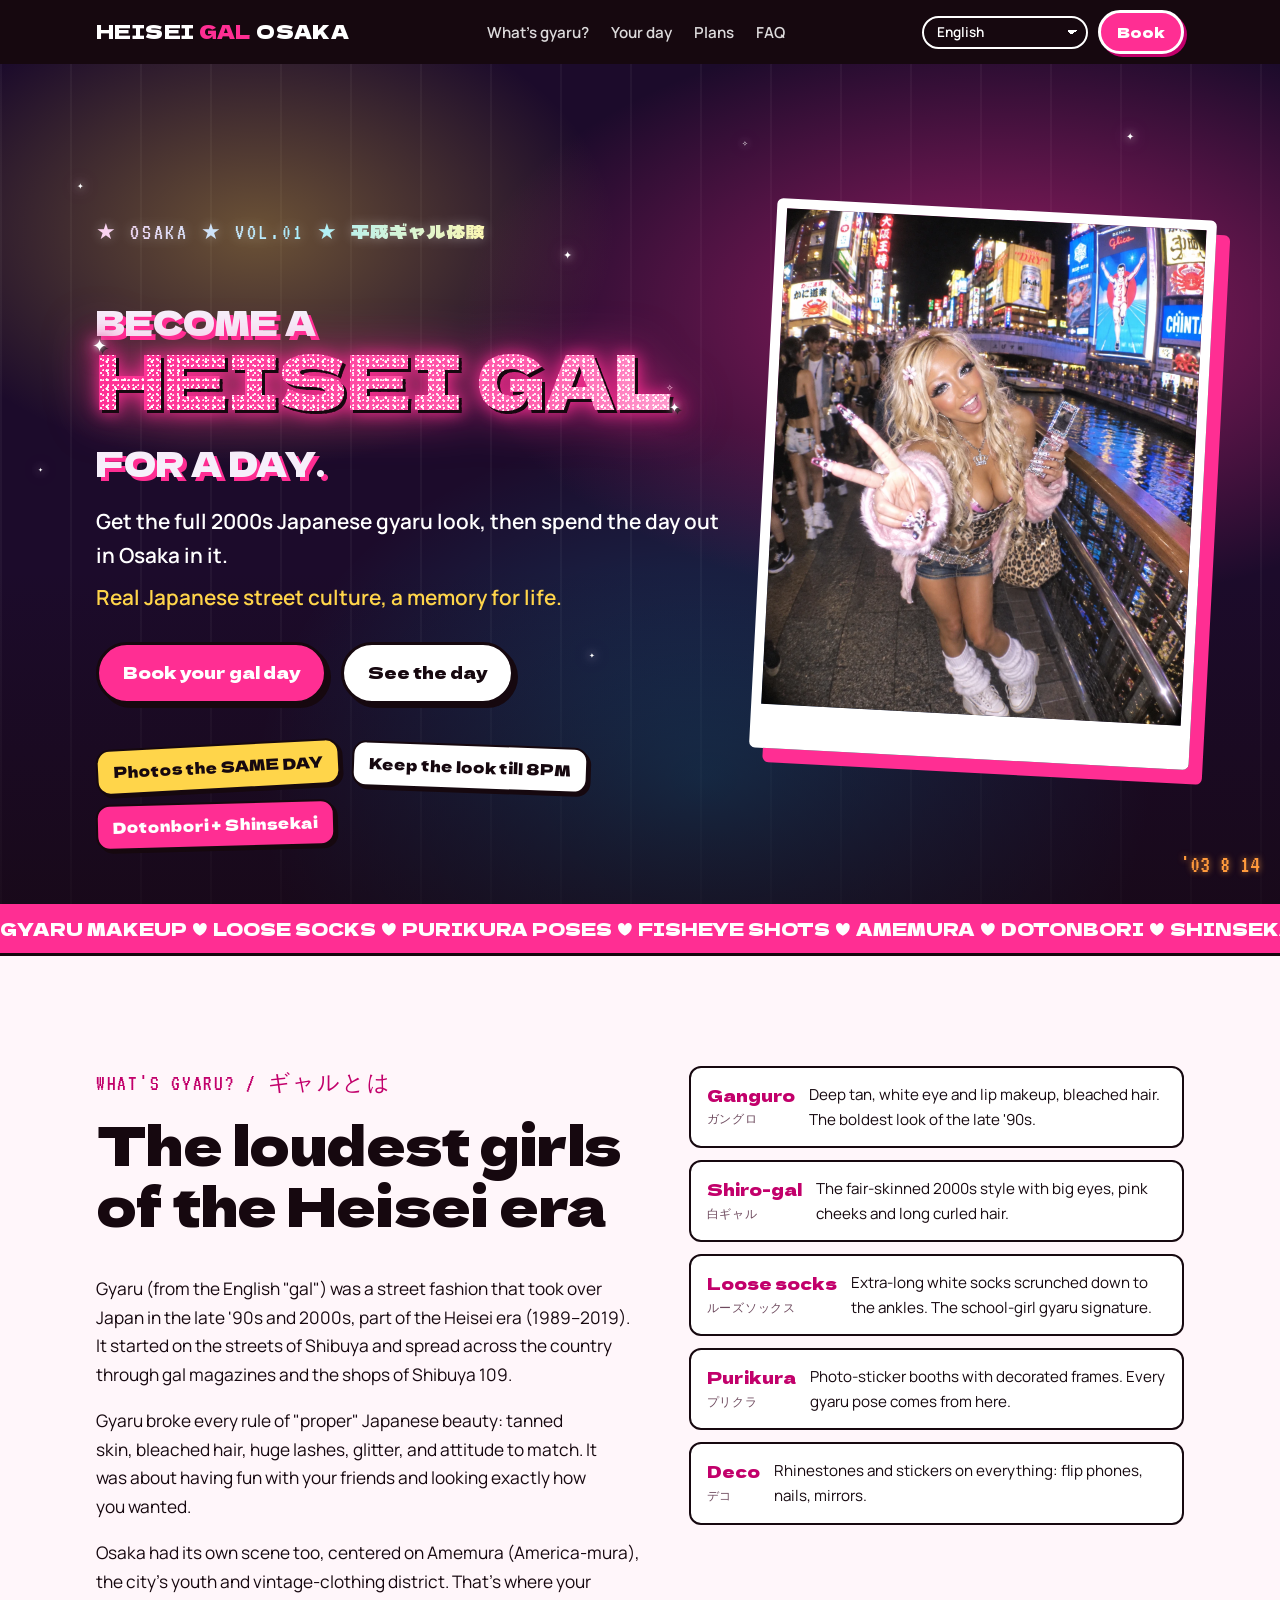
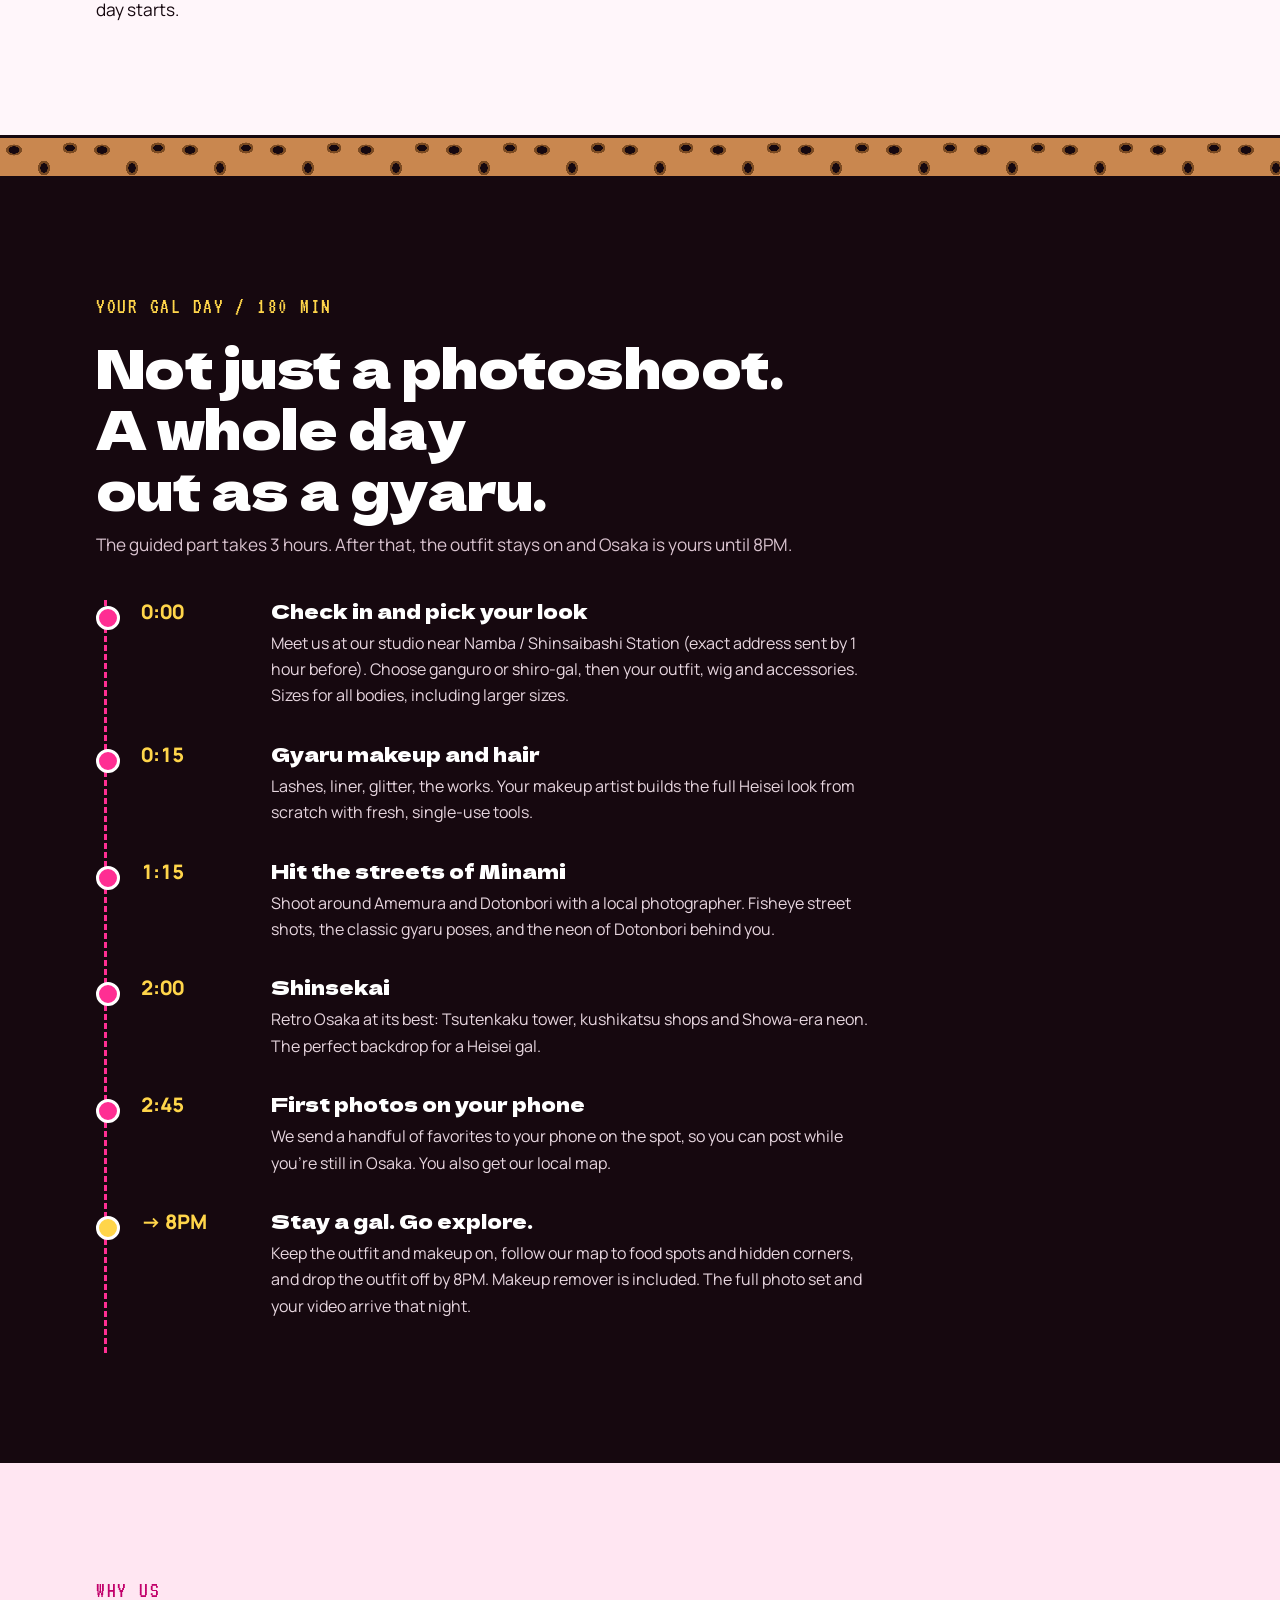
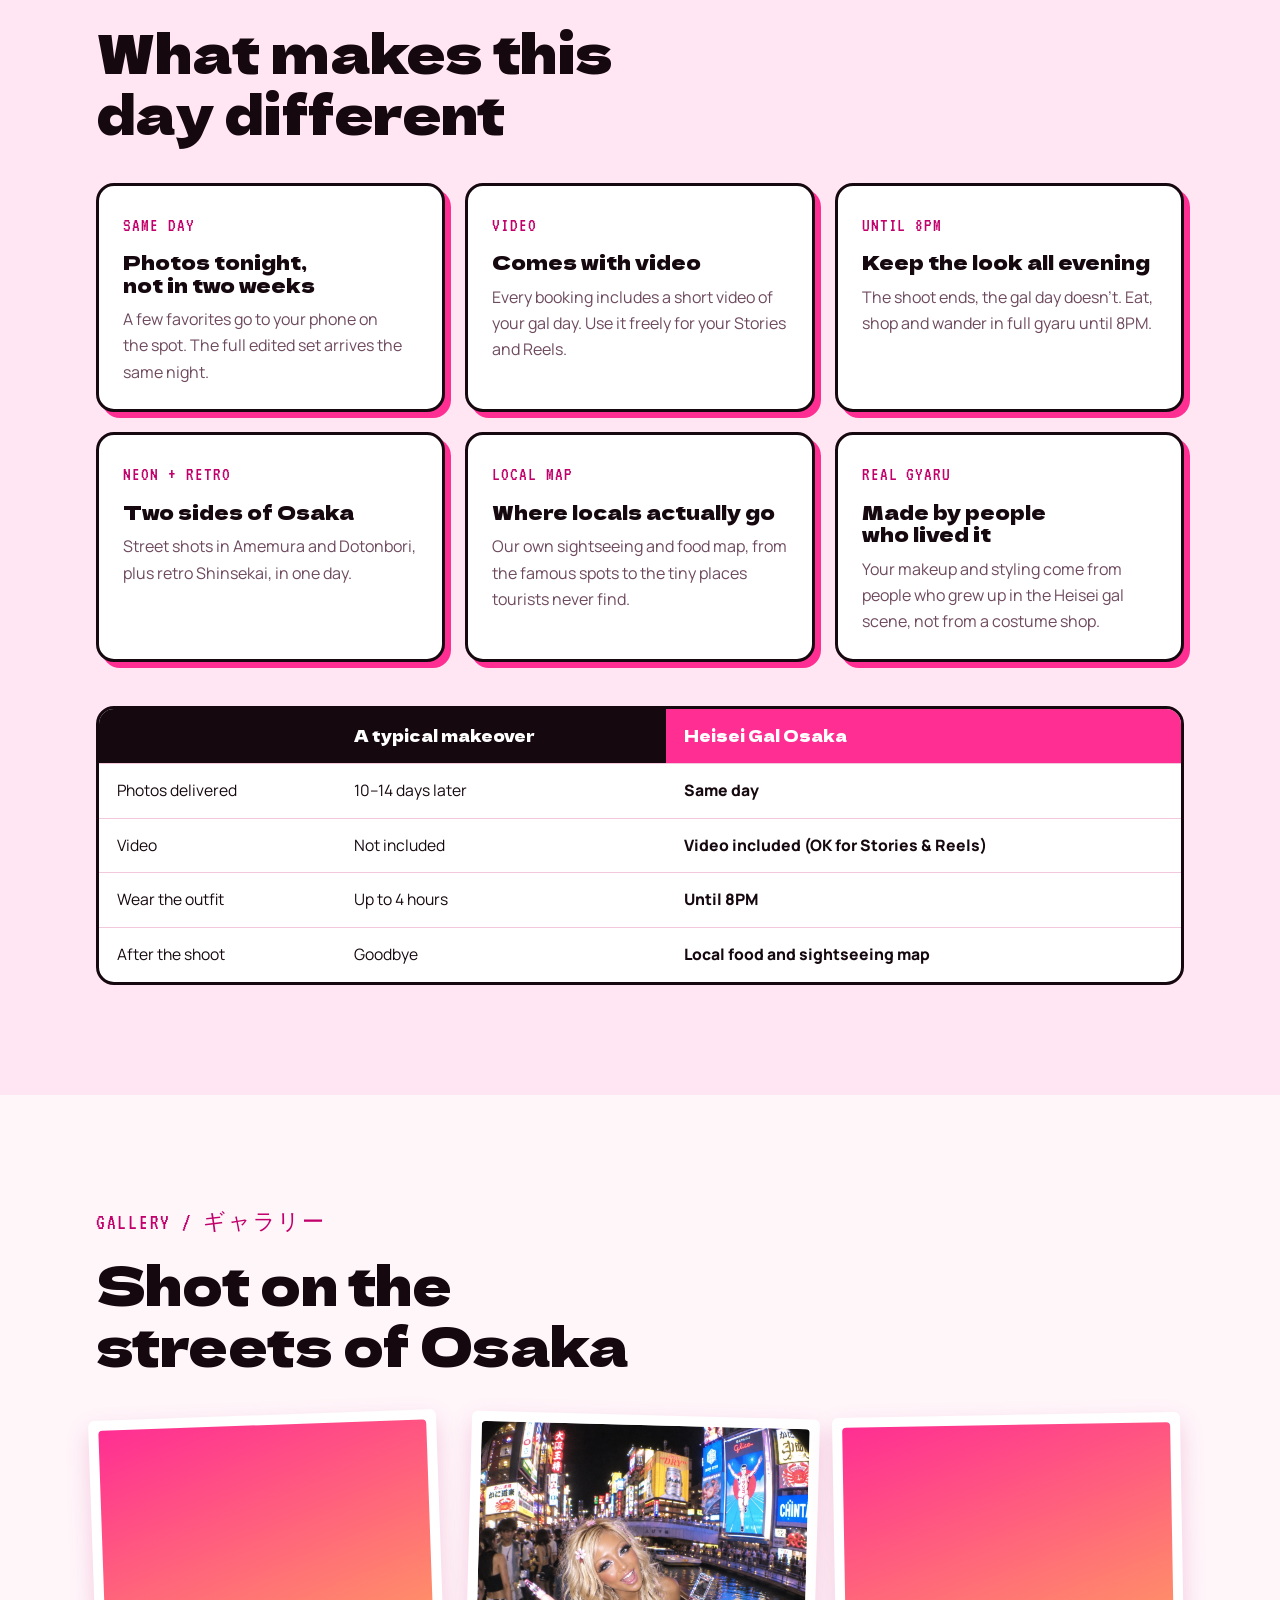
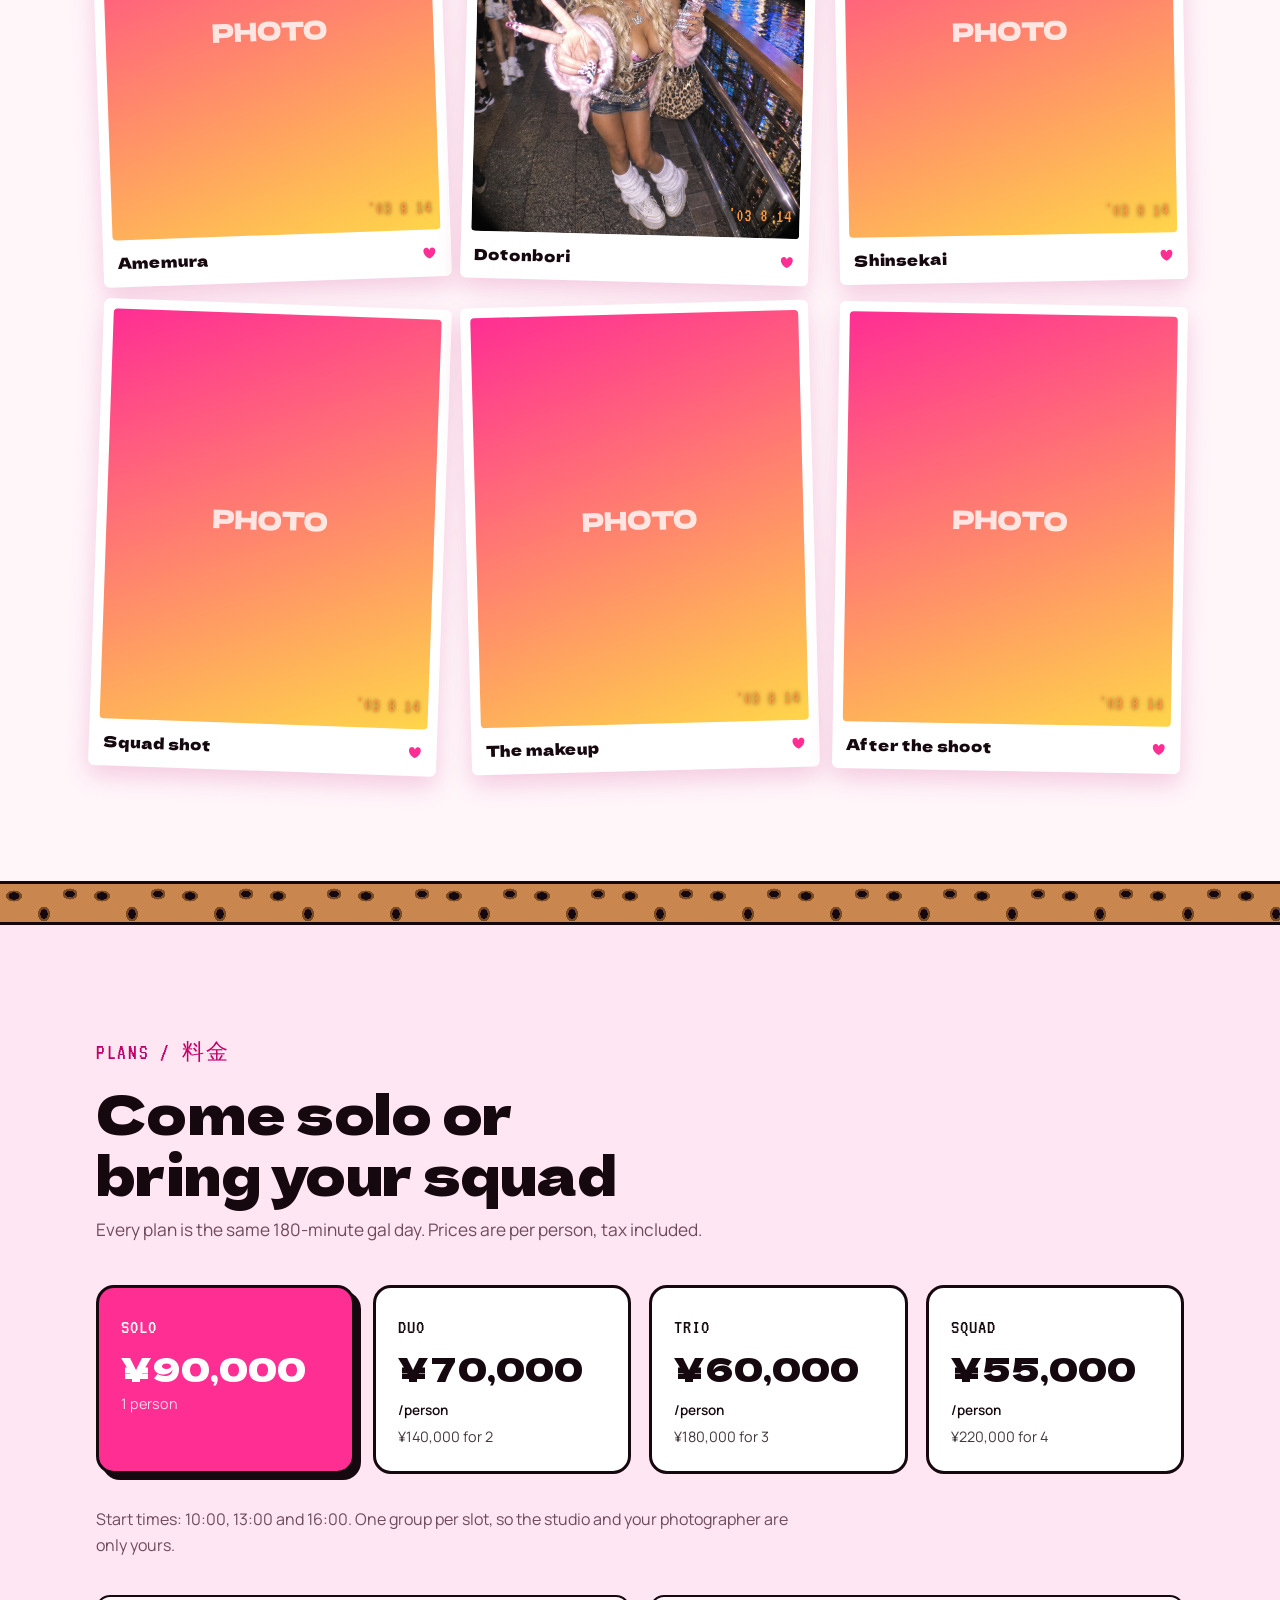
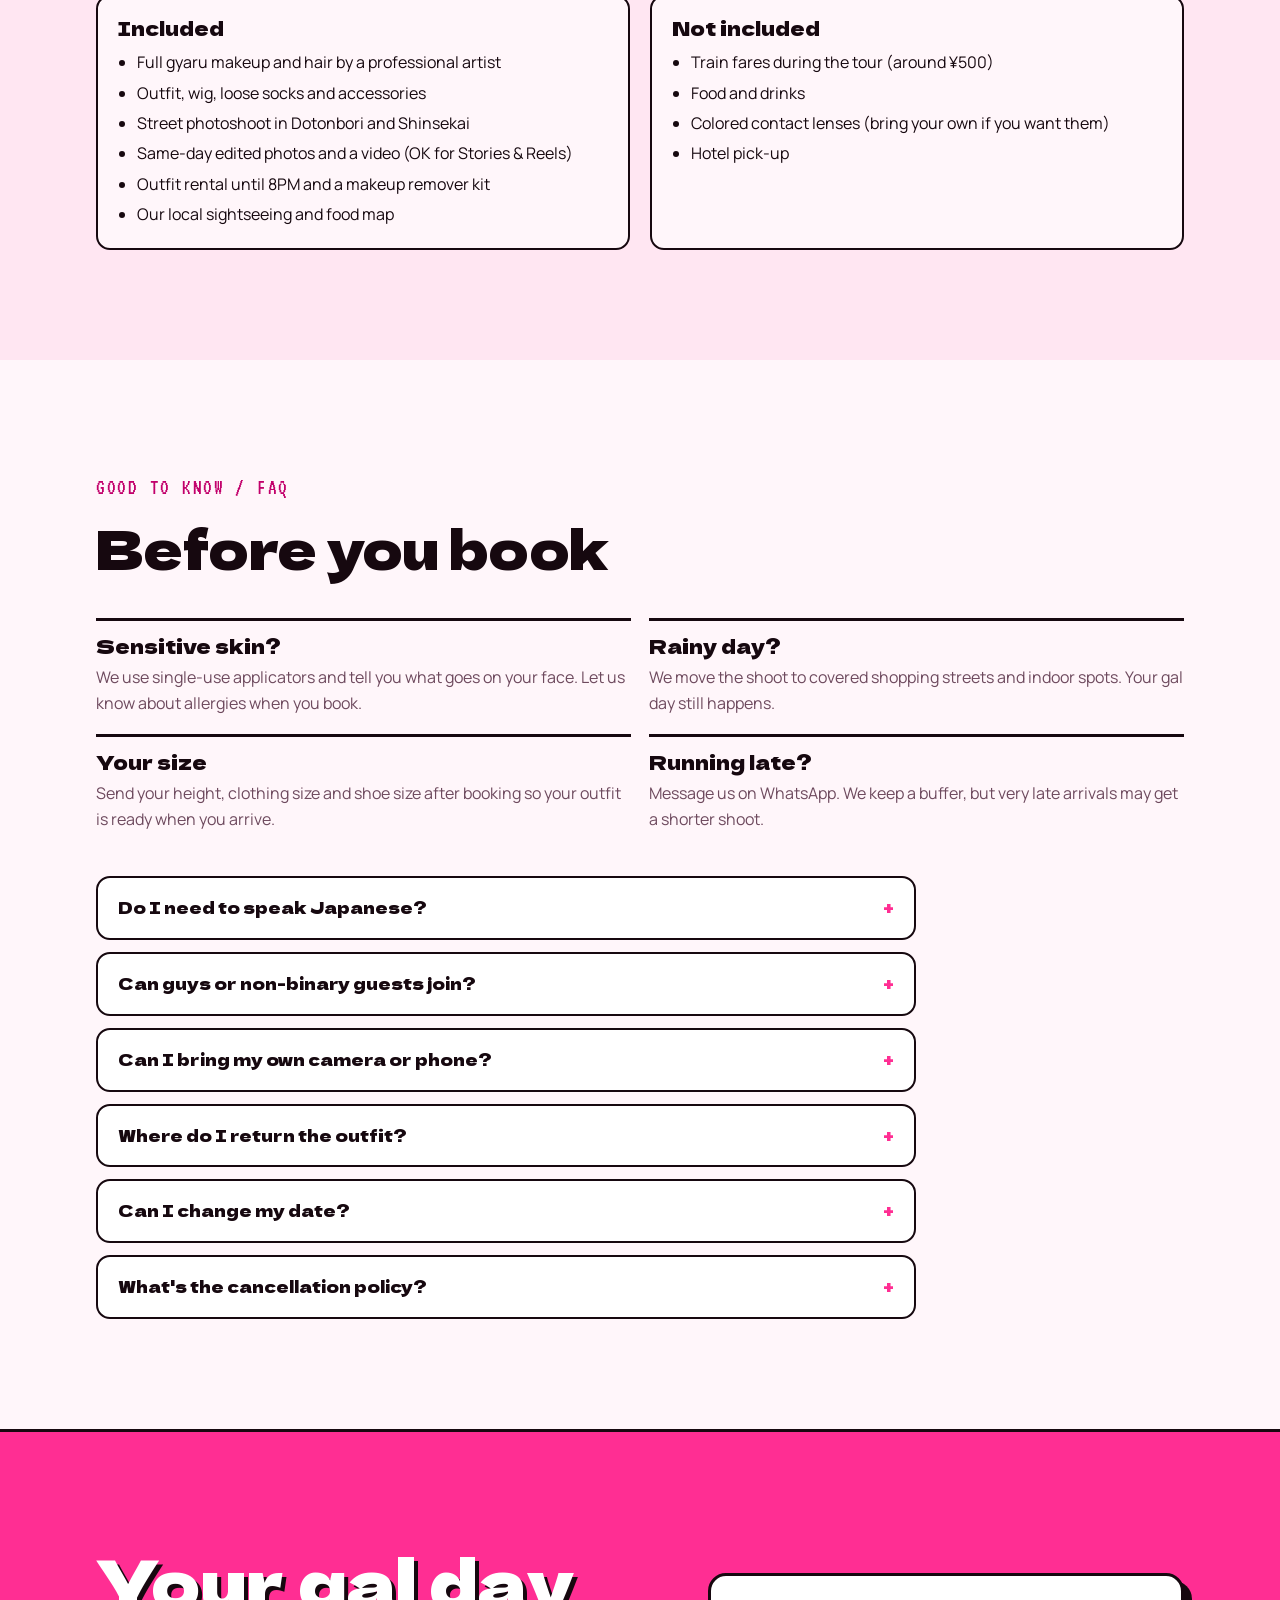
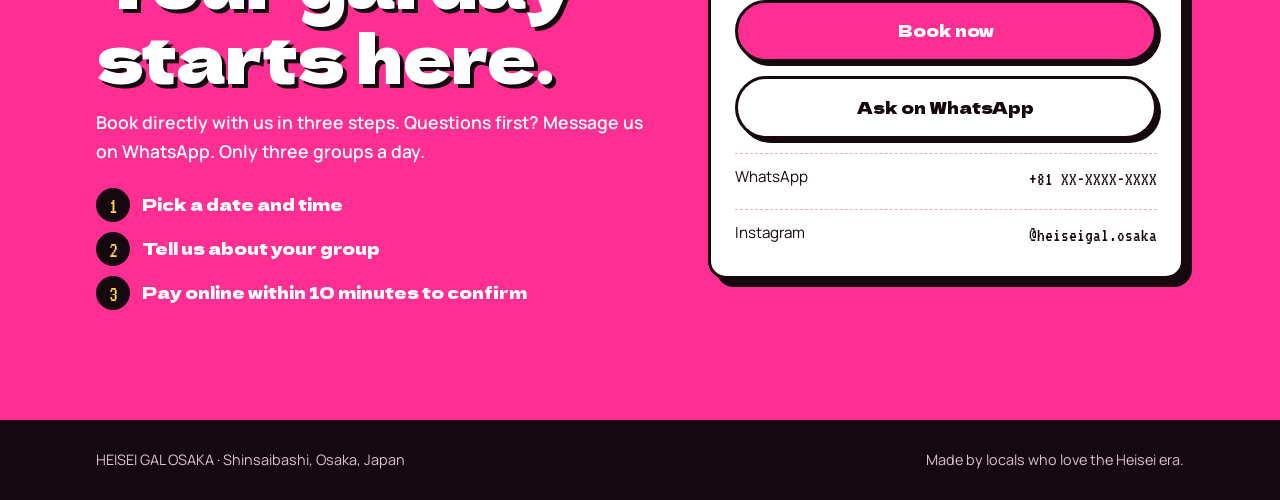
==== commit 982674bb: "Hero: glitter-filled gal words, smaller background sparkles Co-Authored-By: Claude Opus 5.5 <noreply" ====
--- a/index.html
+++ b/index.html
@@ -285,6 +285,27 @@
 .sparkles i:nth-child(8){top:84%;left:12%;font-size:14px;animation-delay:.2s}
 .sparkles i:nth-child(9){top:60%;left:92%;font-size:12px;animation-delay:1.8s}
 @media (prefers-reduced-motion:reduce){.hero h1 .gal::before,.hero h1 .gal::after,.sparkles i{animation:none;opacity:.85}}
+
+/* gal words: glitter-filled letters (pink base + white flecks + a moving shine), glow via filter */
+.hero h1 .gal{
+  background:
+    radial-gradient(circle at 20% 30%,#fff 0 1.1px,transparent 1.6px) 0 0/9px 9px,
+    radial-gradient(circle at 70% 60%,#ffe6f4 0 .9px,transparent 1.4px) 0 0/7px 7px,
+    radial-gradient(circle at 45% 85%,#fff 0 .7px,transparent 1.2px) 0 0/5px 5px,
+    linear-gradient(110deg,#ff2e93 0%,#ff5fae 30%,#ffd6ec 48%,#ffffff 50%,#ffd6ec 52%,#ff5fae 70%,#ff2e93 100%) 0 0/260% 100%;
+  -webkit-background-clip:text;background-clip:text;color:transparent;-webkit-text-fill-color:transparent;
+  text-shadow:none;
+  filter:drop-shadow(3px 3px 0 var(--ink)) drop-shadow(0 0 8px rgba(255,46,147,.9)) drop-shadow(0 0 22px rgba(255,46,147,.6));
+  animation:glitter 3.2s linear infinite}
+@keyframes glitter{to{background-position:9px 9px,-7px 7px,5px -5px,-260% 0}}
+.hero h1 .gal::before{font-size:.24em}
+.hero h1 .gal::after{font-size:.18em}
+/* background sparkles: smaller */
+.sparkles i{transform-origin:center}
+.sparkles i:nth-child(1){font-size:8px}.sparkles i:nth-child(2){font-size:11px}.sparkles i:nth-child(3){font-size:7px}
+.sparkles i:nth-child(4){font-size:6px}.sparkles i:nth-child(5){font-size:9px}.sparkles i:nth-child(6){font-size:7px}
+.sparkles i:nth-child(7){font-size:10px}.sparkles i:nth-child(8){font-size:8px}.sparkles i:nth-child(9){font-size:7px}
+@media (prefers-reduced-motion:reduce){.hero h1 .gal{animation:none}}
 </style>
 
 <nav class="nav" aria-label="Main">
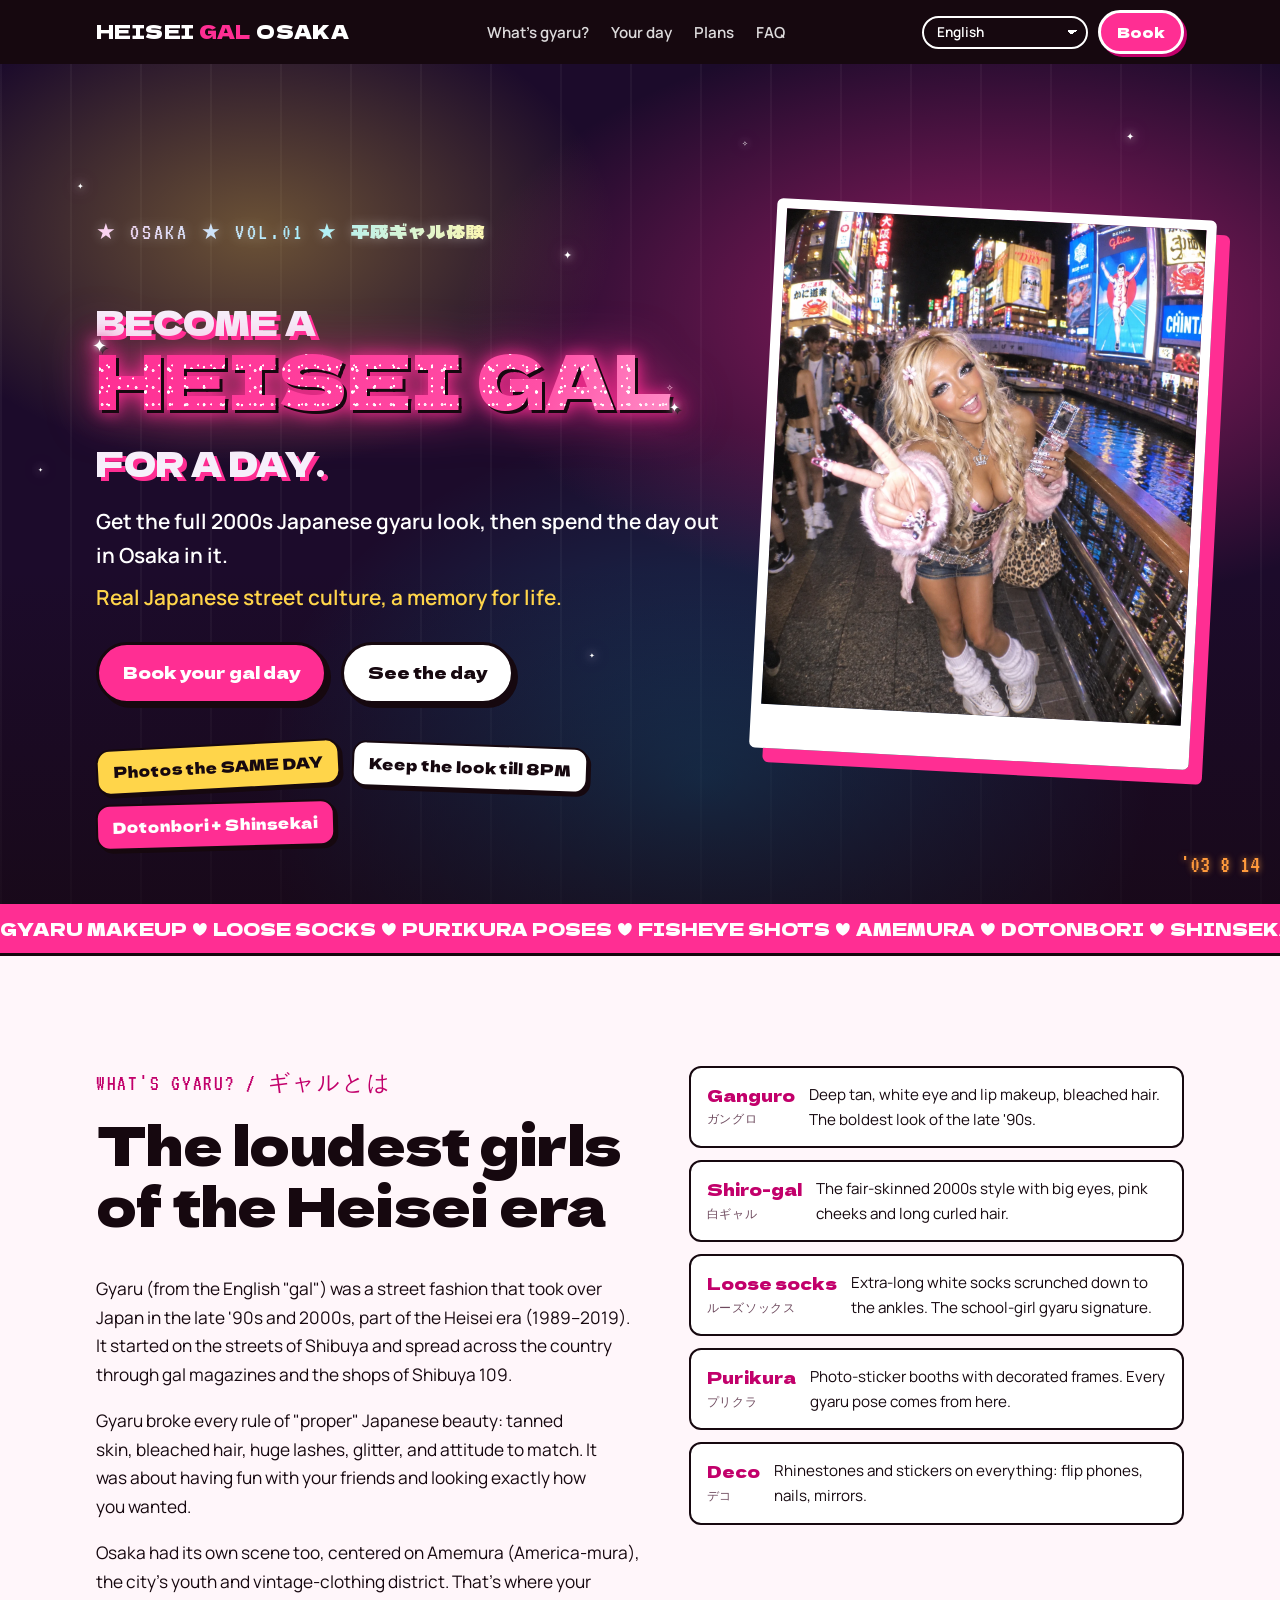
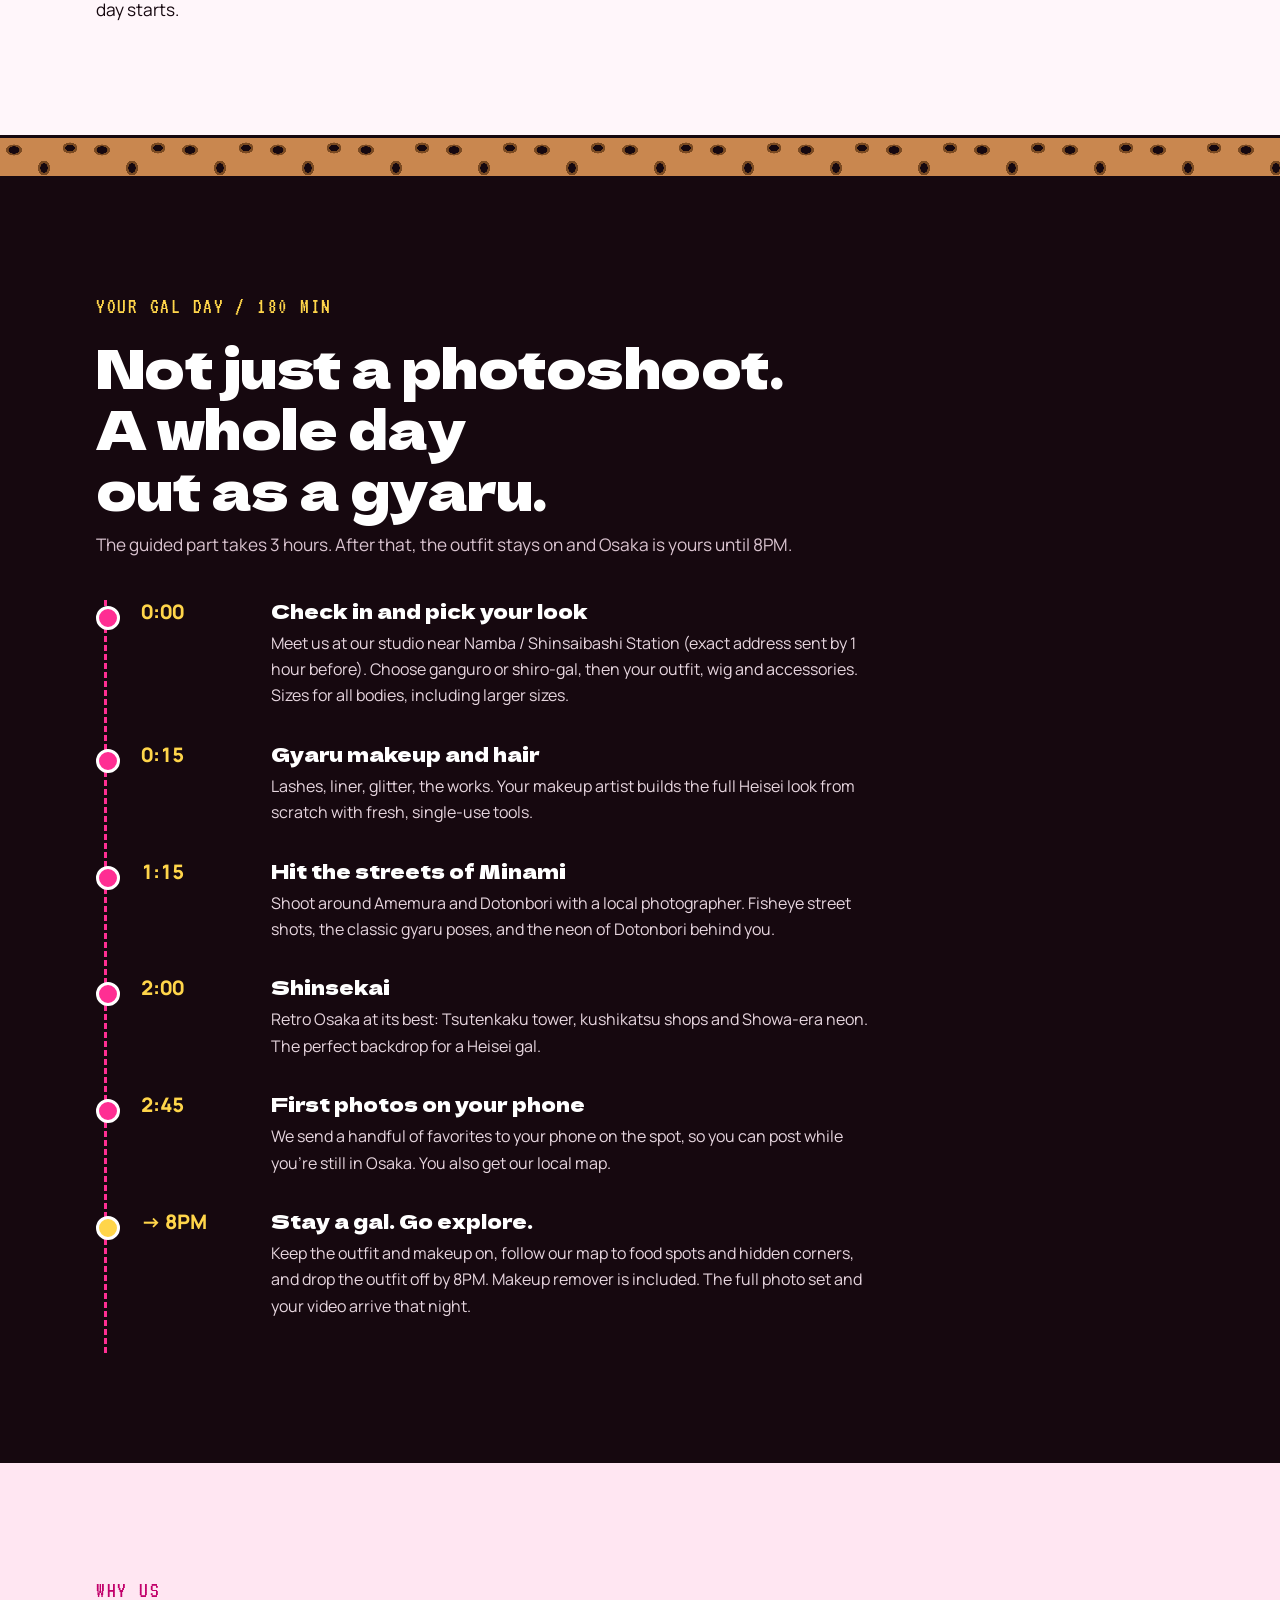
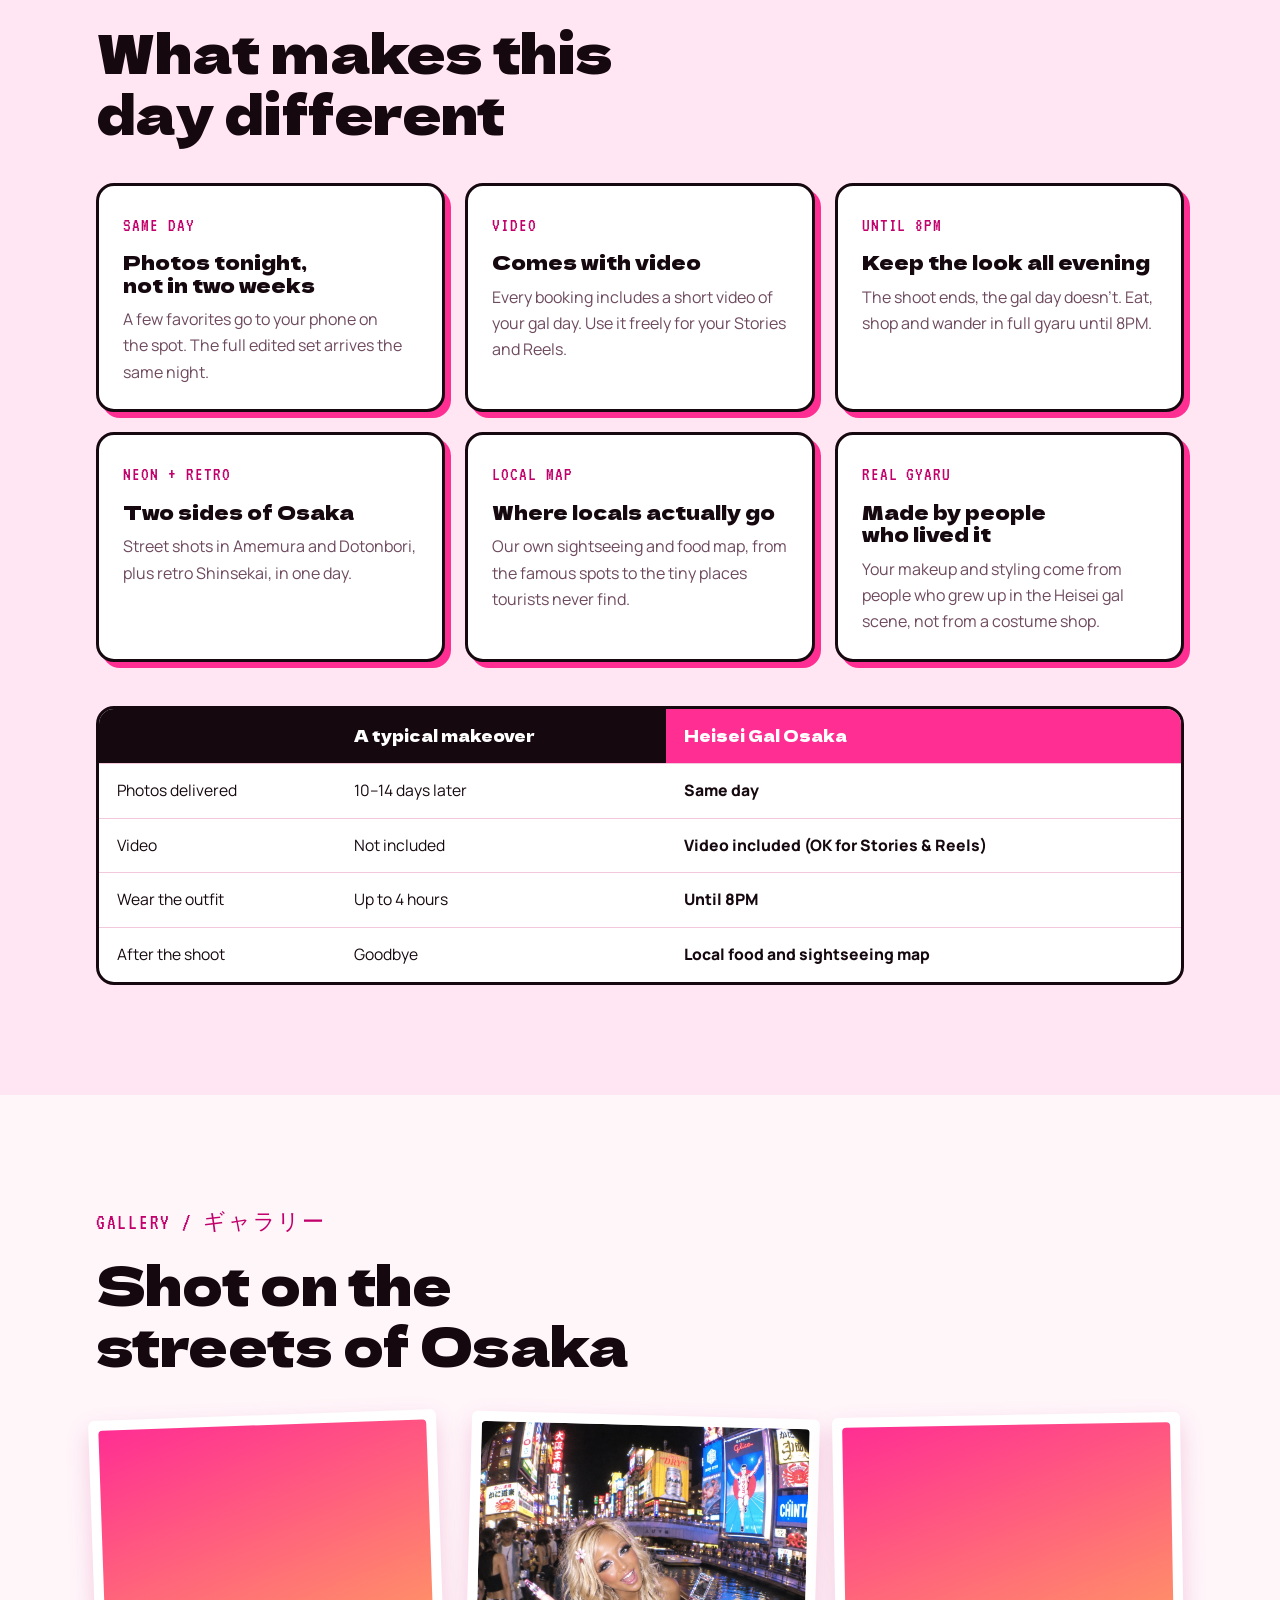
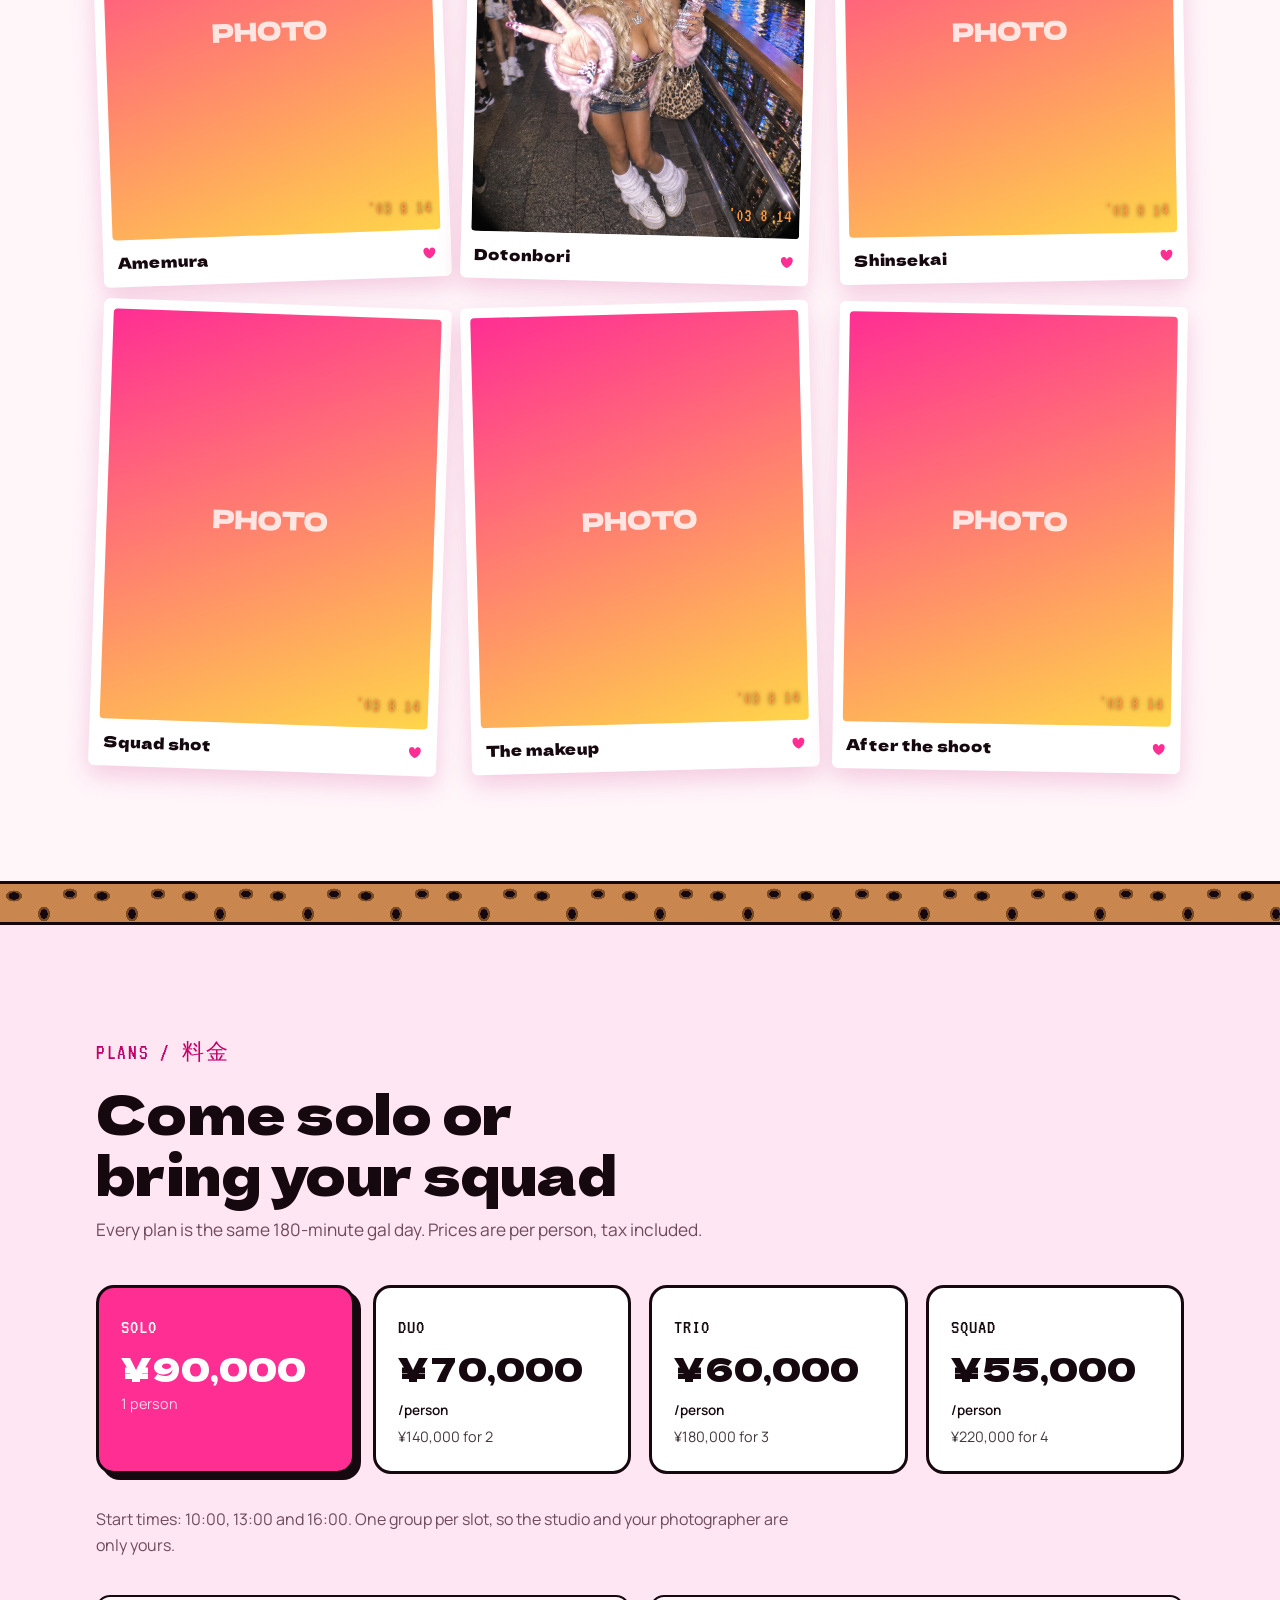
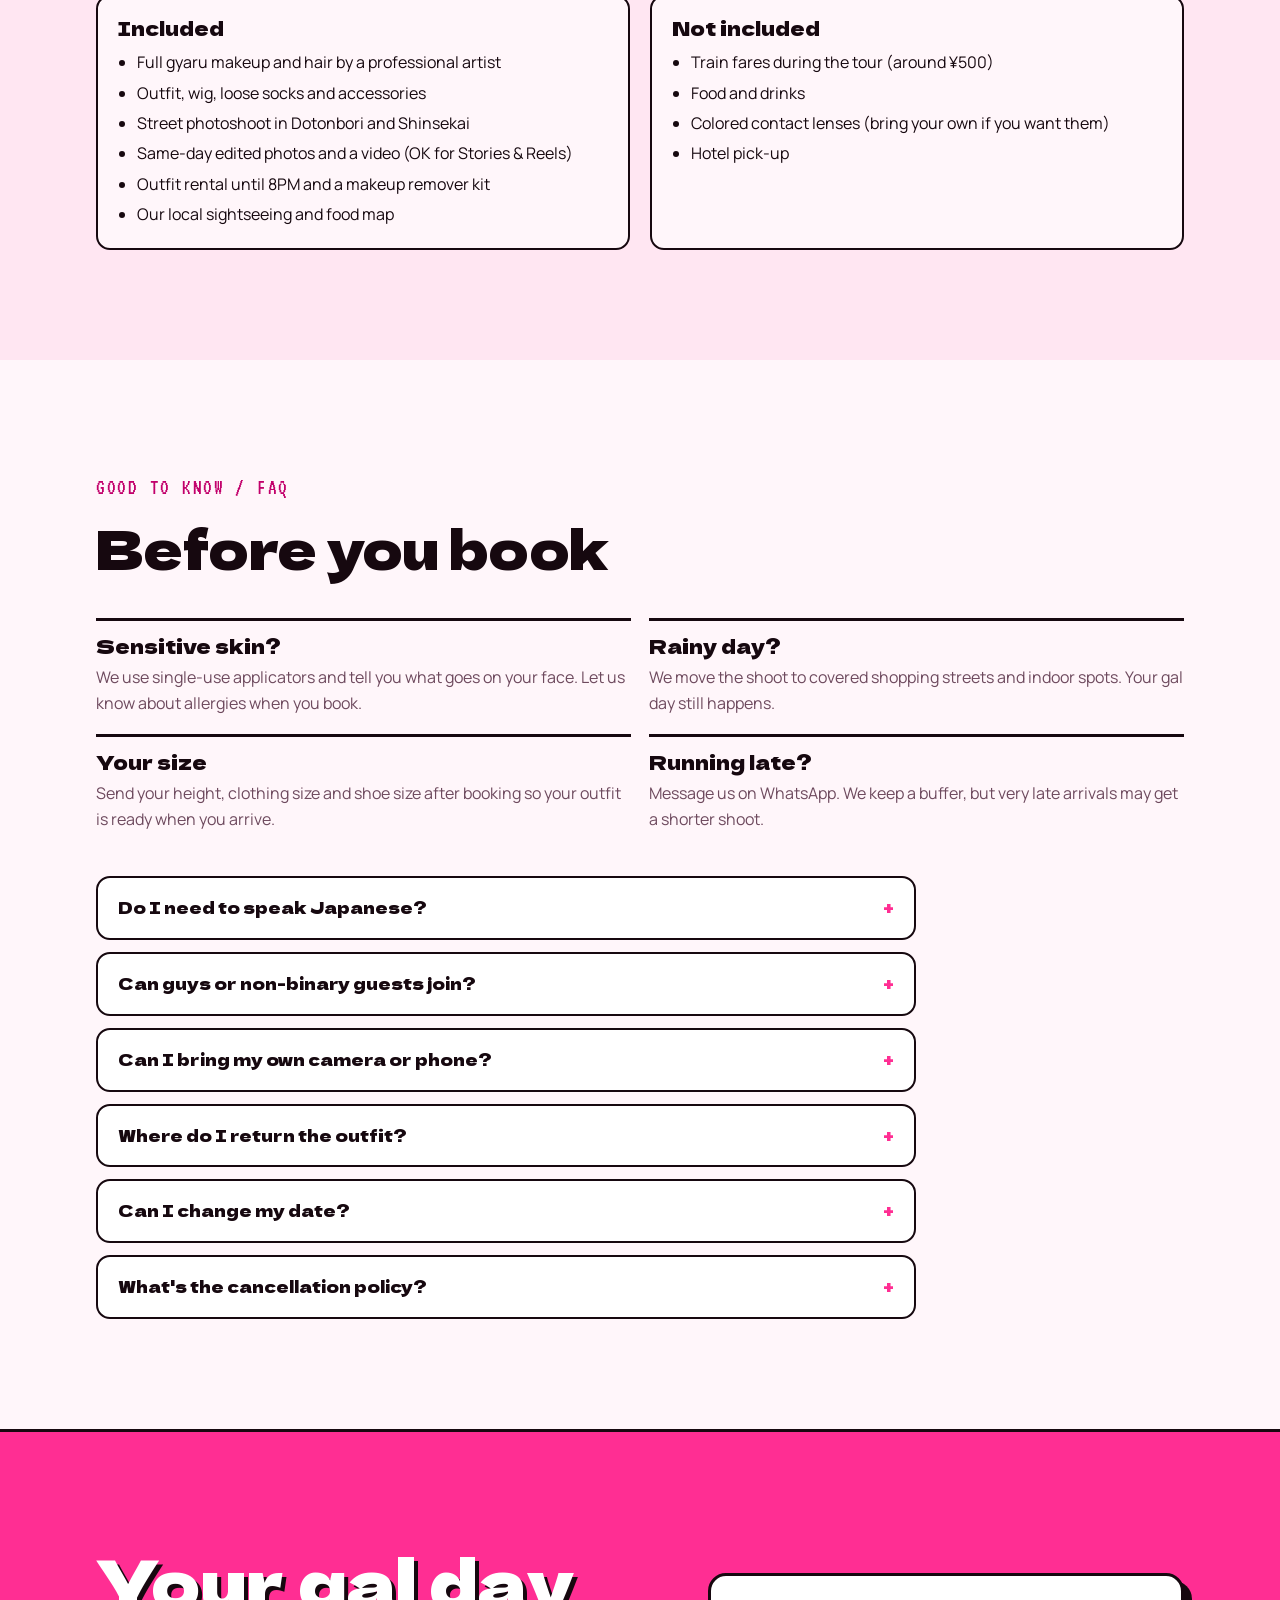
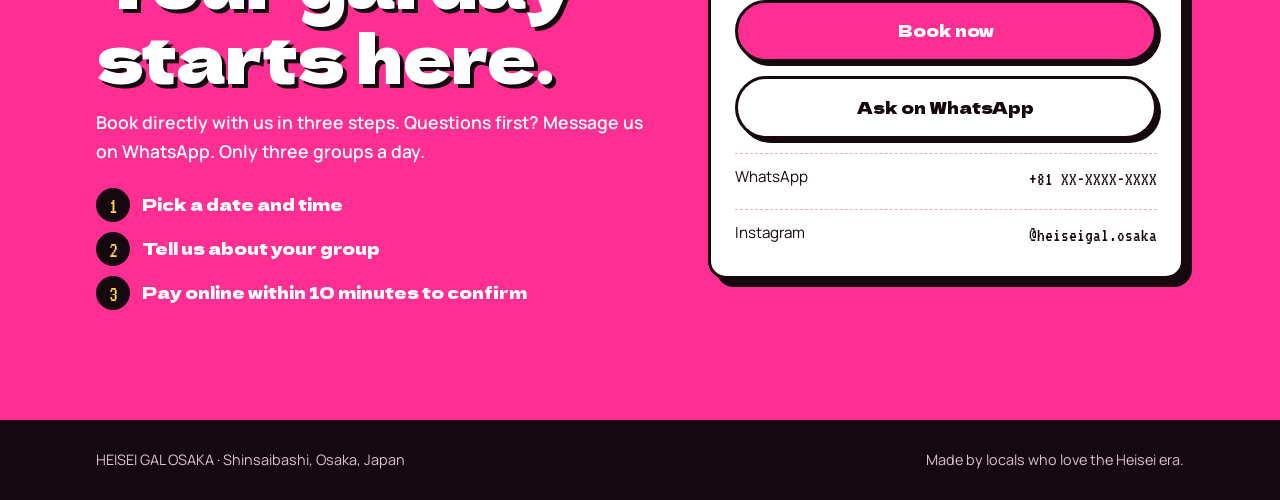
==== commit bbc61476: "Hero glitter: irregular flecks Co-Authored-By: Claude Opus 5.5 <noreply@anthropic.com>" ====
--- a/index.html
+++ b/index.html
@@ -305,6 +305,18 @@
 .sparkles i:nth-child(1){font-size:8px}.sparkles i:nth-child(2){font-size:11px}.sparkles i:nth-child(3){font-size:7px}
 .sparkles i:nth-child(4){font-size:6px}.sparkles i:nth-child(5){font-size:9px}.sparkles i:nth-child(6){font-size:7px}
 .sparkles i:nth-child(7){font-size:10px}.sparkles i:nth-child(8){font-size:8px}.sparkles i:nth-child(9){font-size:7px}
+@media (prefers-reduced-motion:reduce){.hero h1 .gal{animation:none}}
+
+/* glitter v2: sparse, irregular flecks */
+.hero h1 .gal{
+  background:
+    radial-gradient(circle at 15% 22%,#fff 0 1.4px,transparent 2px) 0 0/23px 23px,
+    radial-gradient(circle at 68% 38%,#fff 0 .9px,transparent 1.5px) 0 0/19px 19px,
+    radial-gradient(circle at 36% 74%,#ffe6f4 0 1.2px,transparent 1.8px) 0 0/17px 17px,
+    radial-gradient(circle at 86% 88%,#fff 0 .8px,transparent 1.3px) 0 0/13px 13px,
+    linear-gradient(110deg,#ff2e93 0%,#ff4fa6 30%,#ffc2e2 47%,#ffffff 50%,#ffc2e2 53%,#ff4fa6 70%,#ff2e93 100%) 0 0/260% 100%;
+  -webkit-background-clip:text;background-clip:text;animation:glitter2 3.6s linear infinite}
+@keyframes glitter2{to{background-position:23px 23px,-19px 19px,17px -17px,-13px 13px,-260% 0}}
 @media (prefers-reduced-motion:reduce){.hero h1 .gal{animation:none}}
 </style>
 
